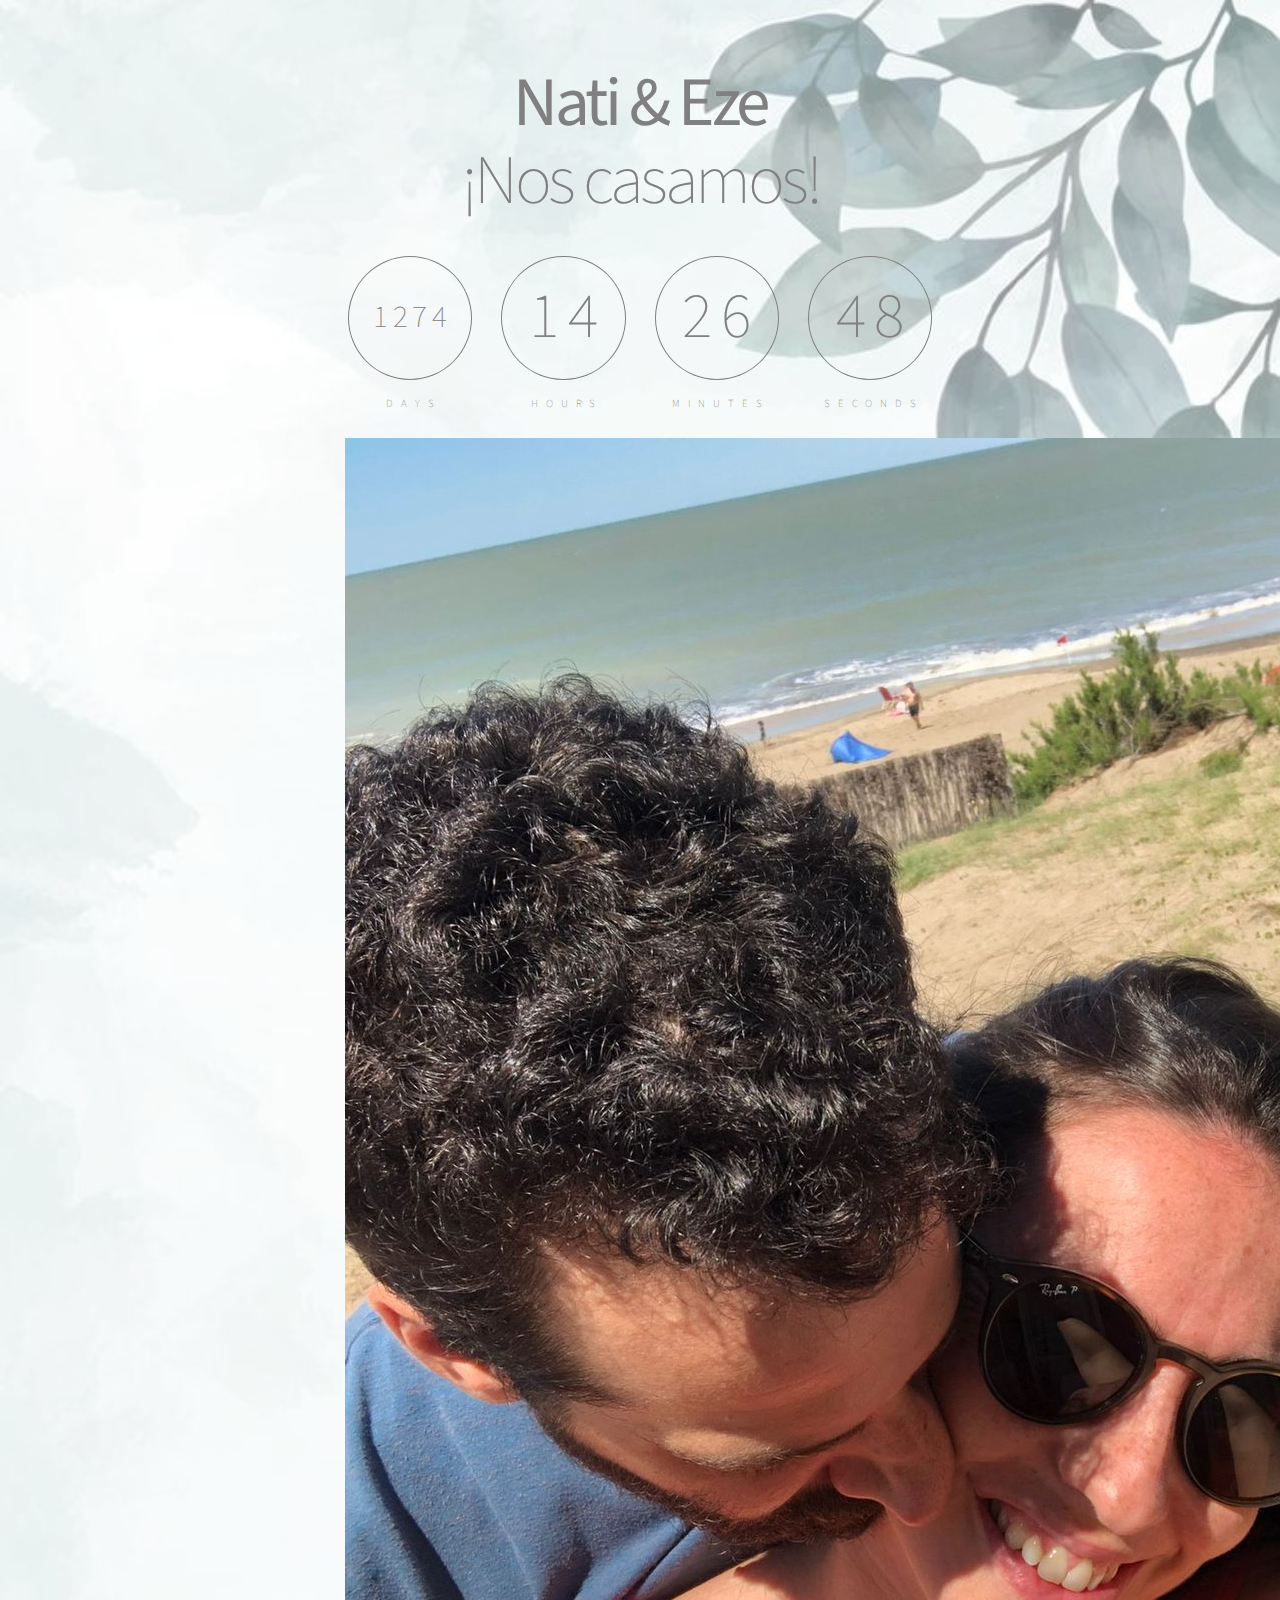
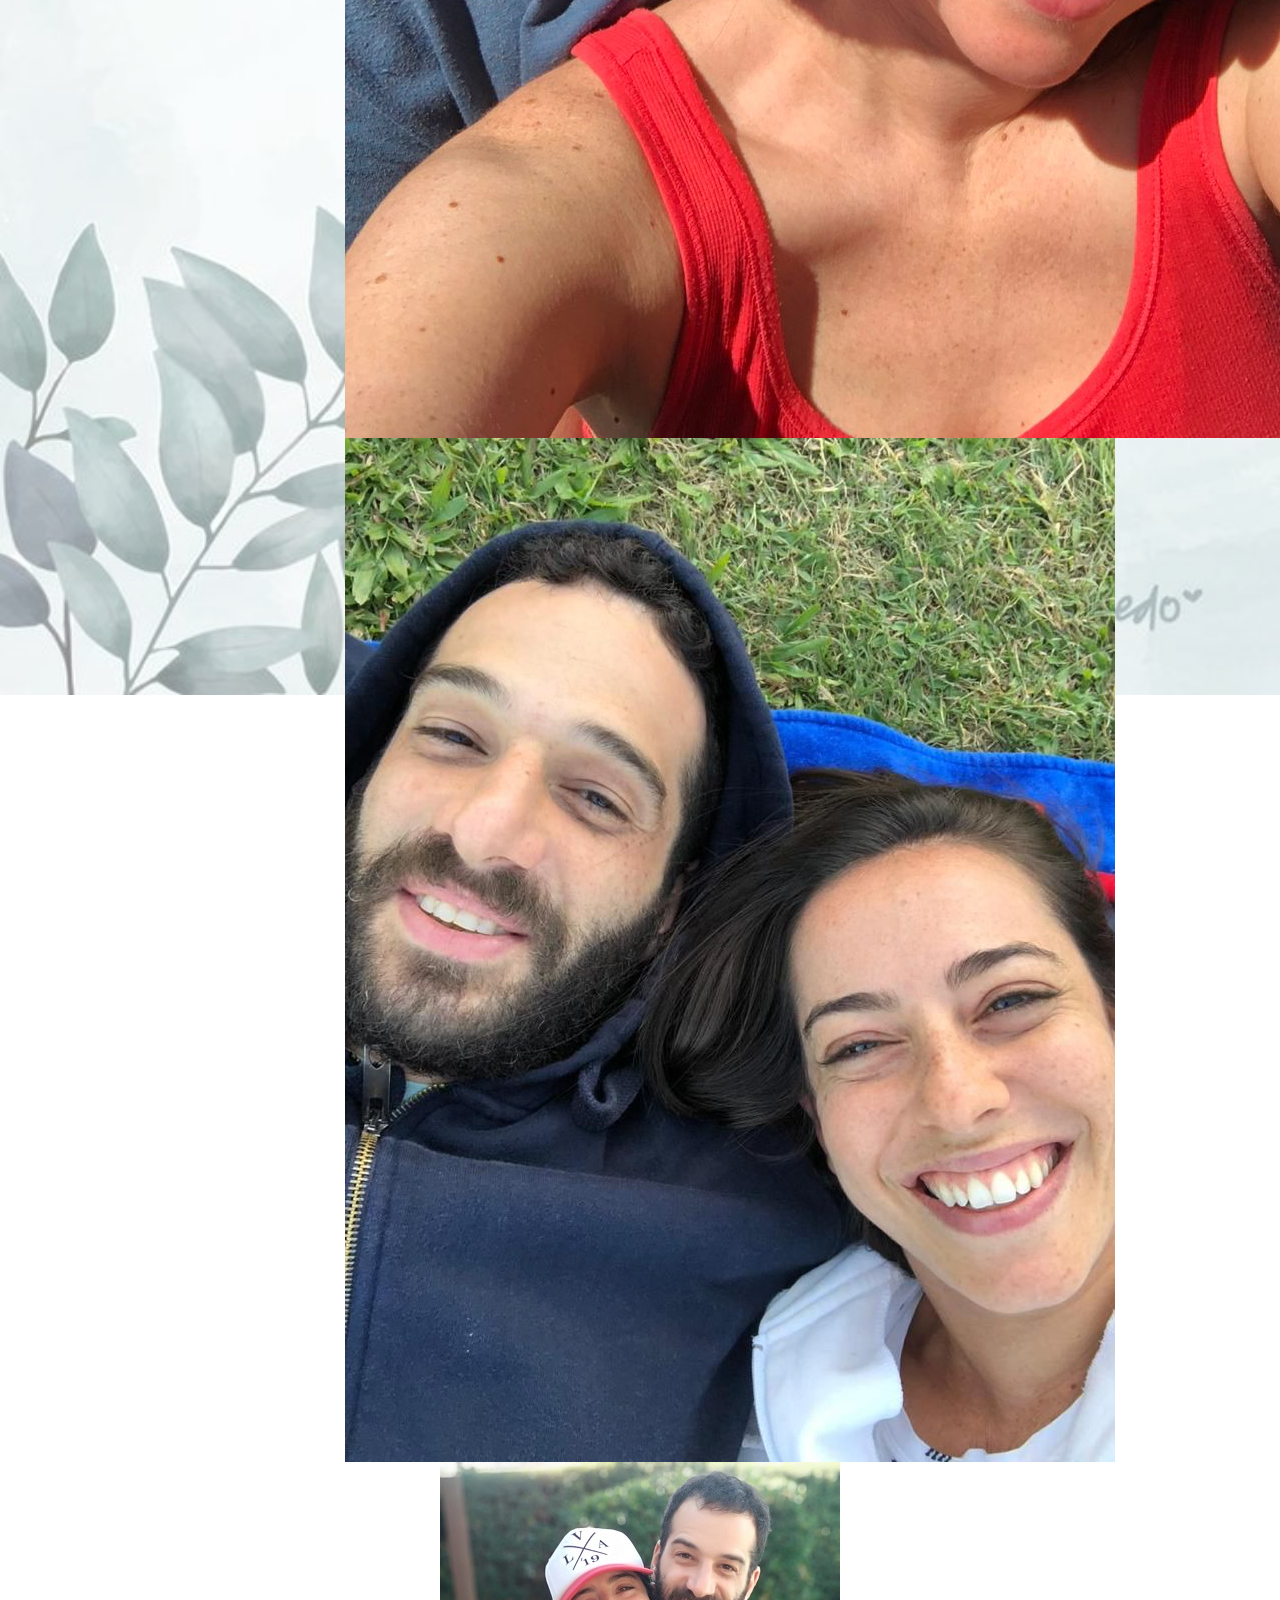
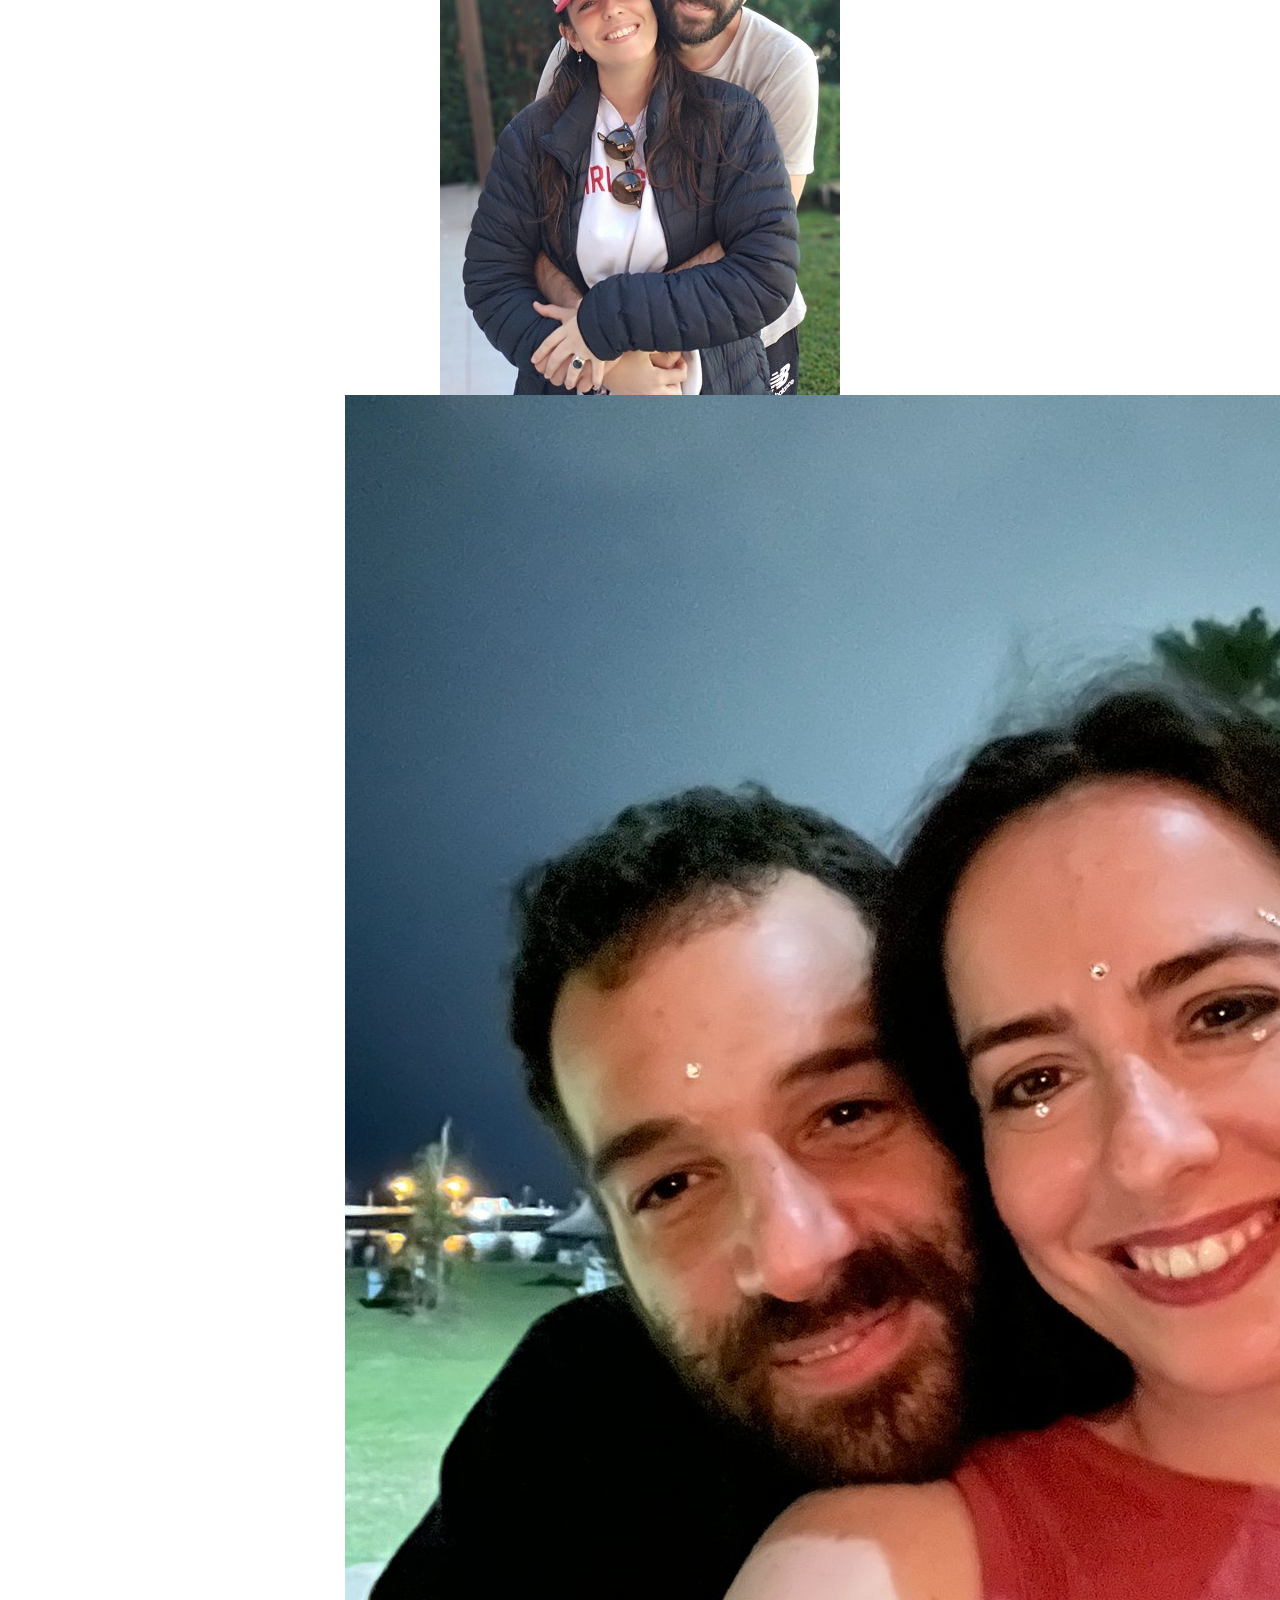
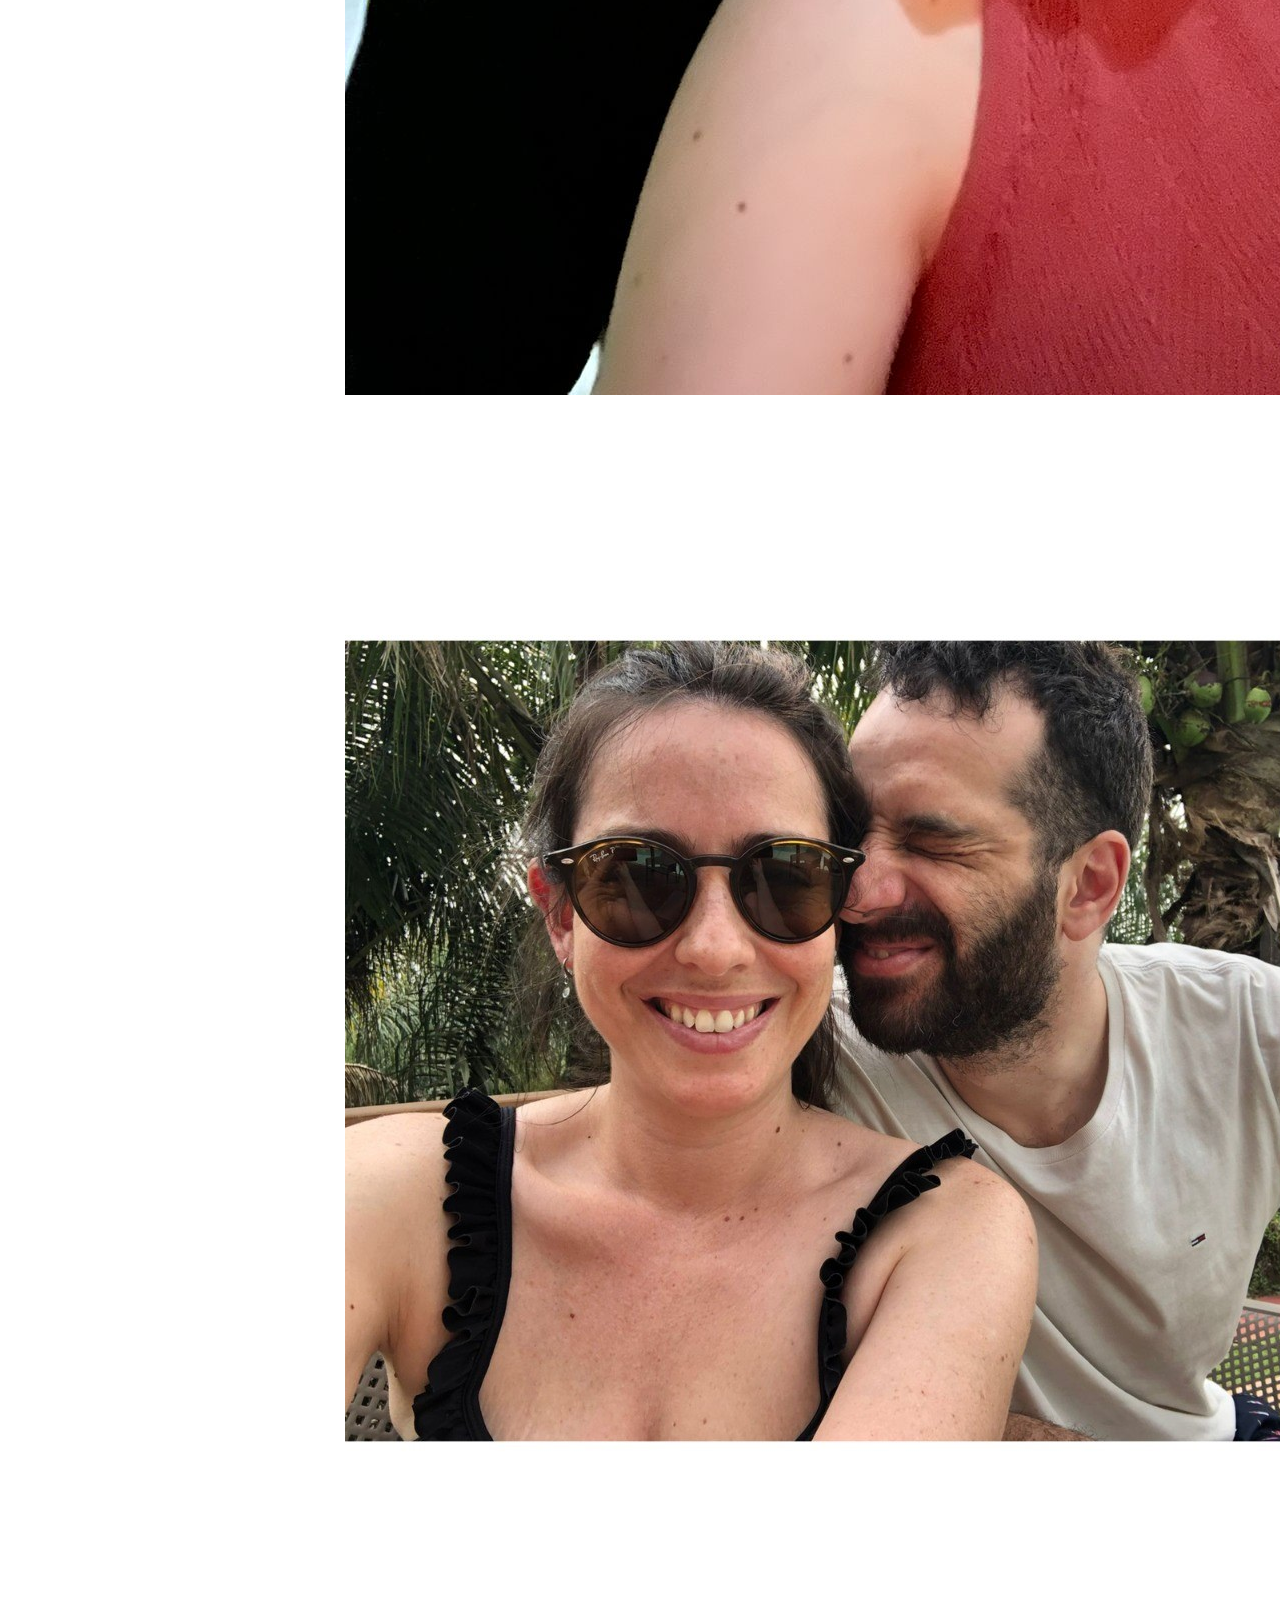
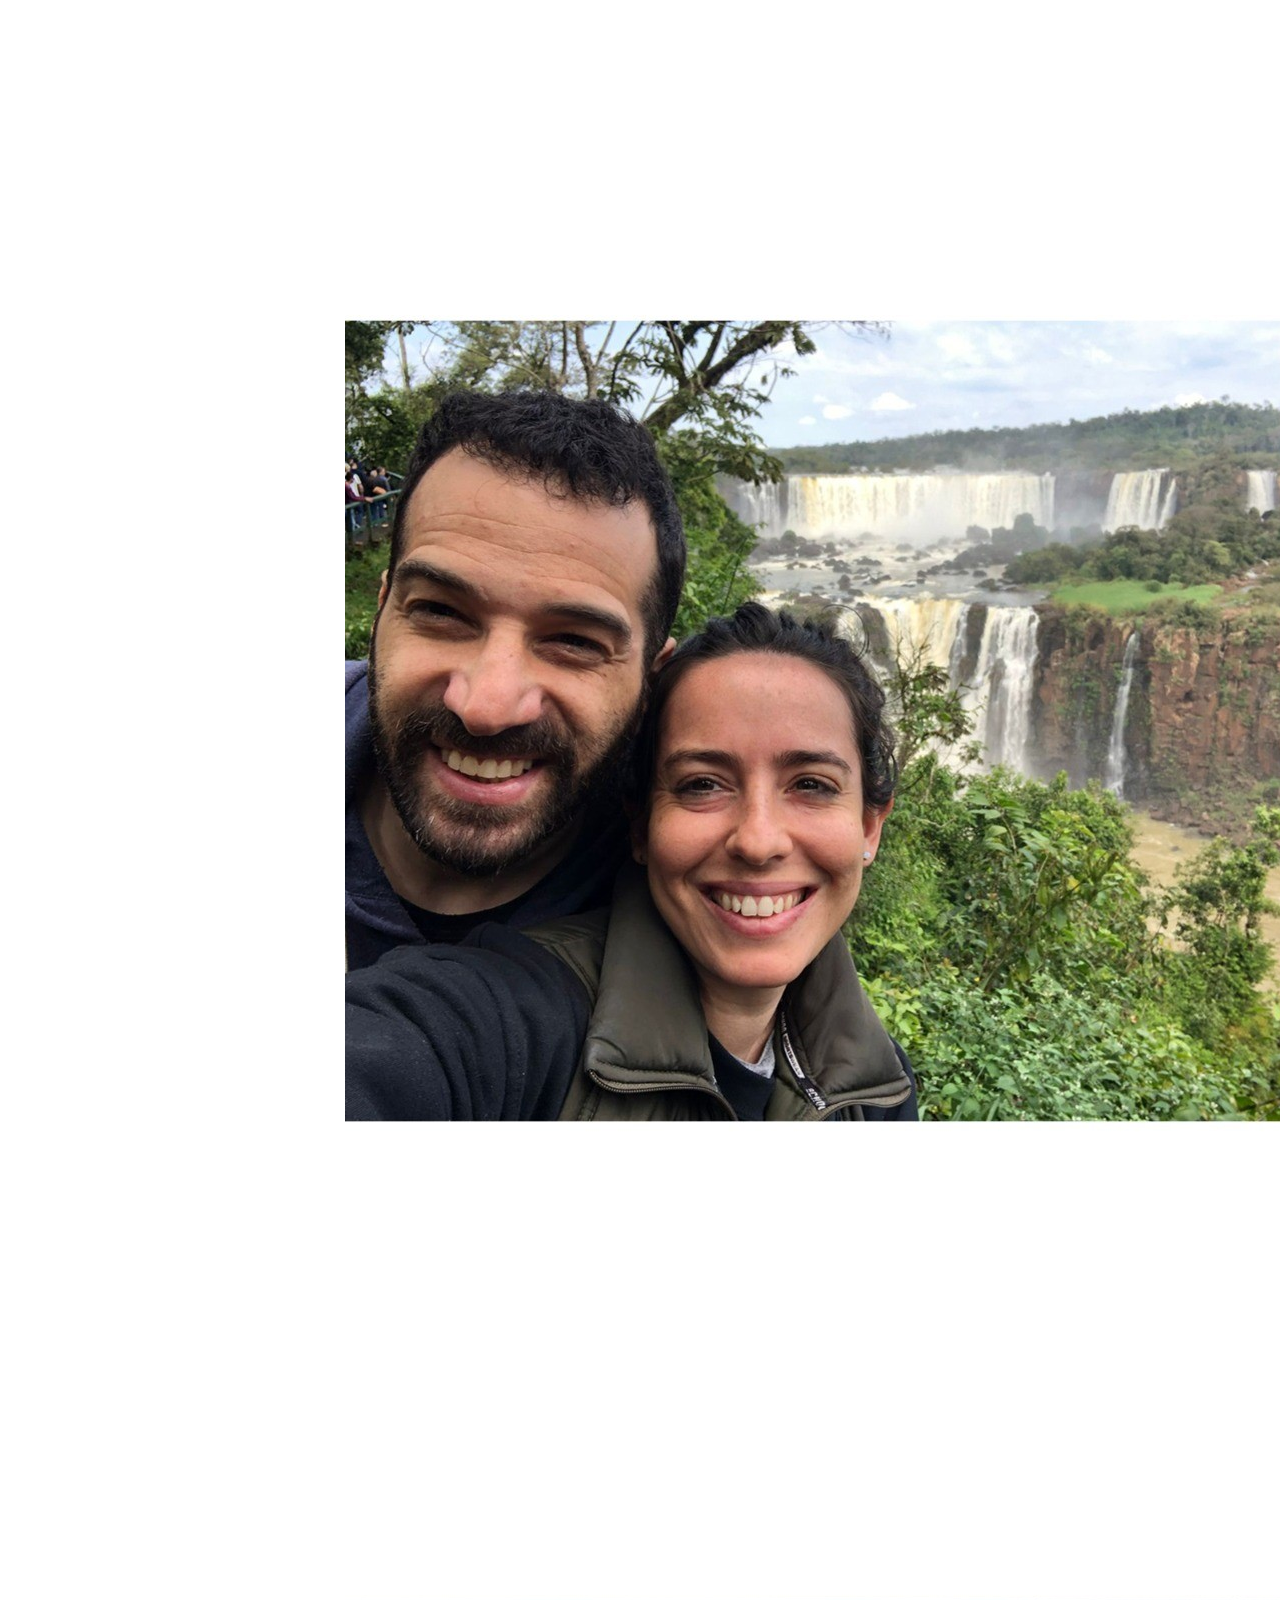
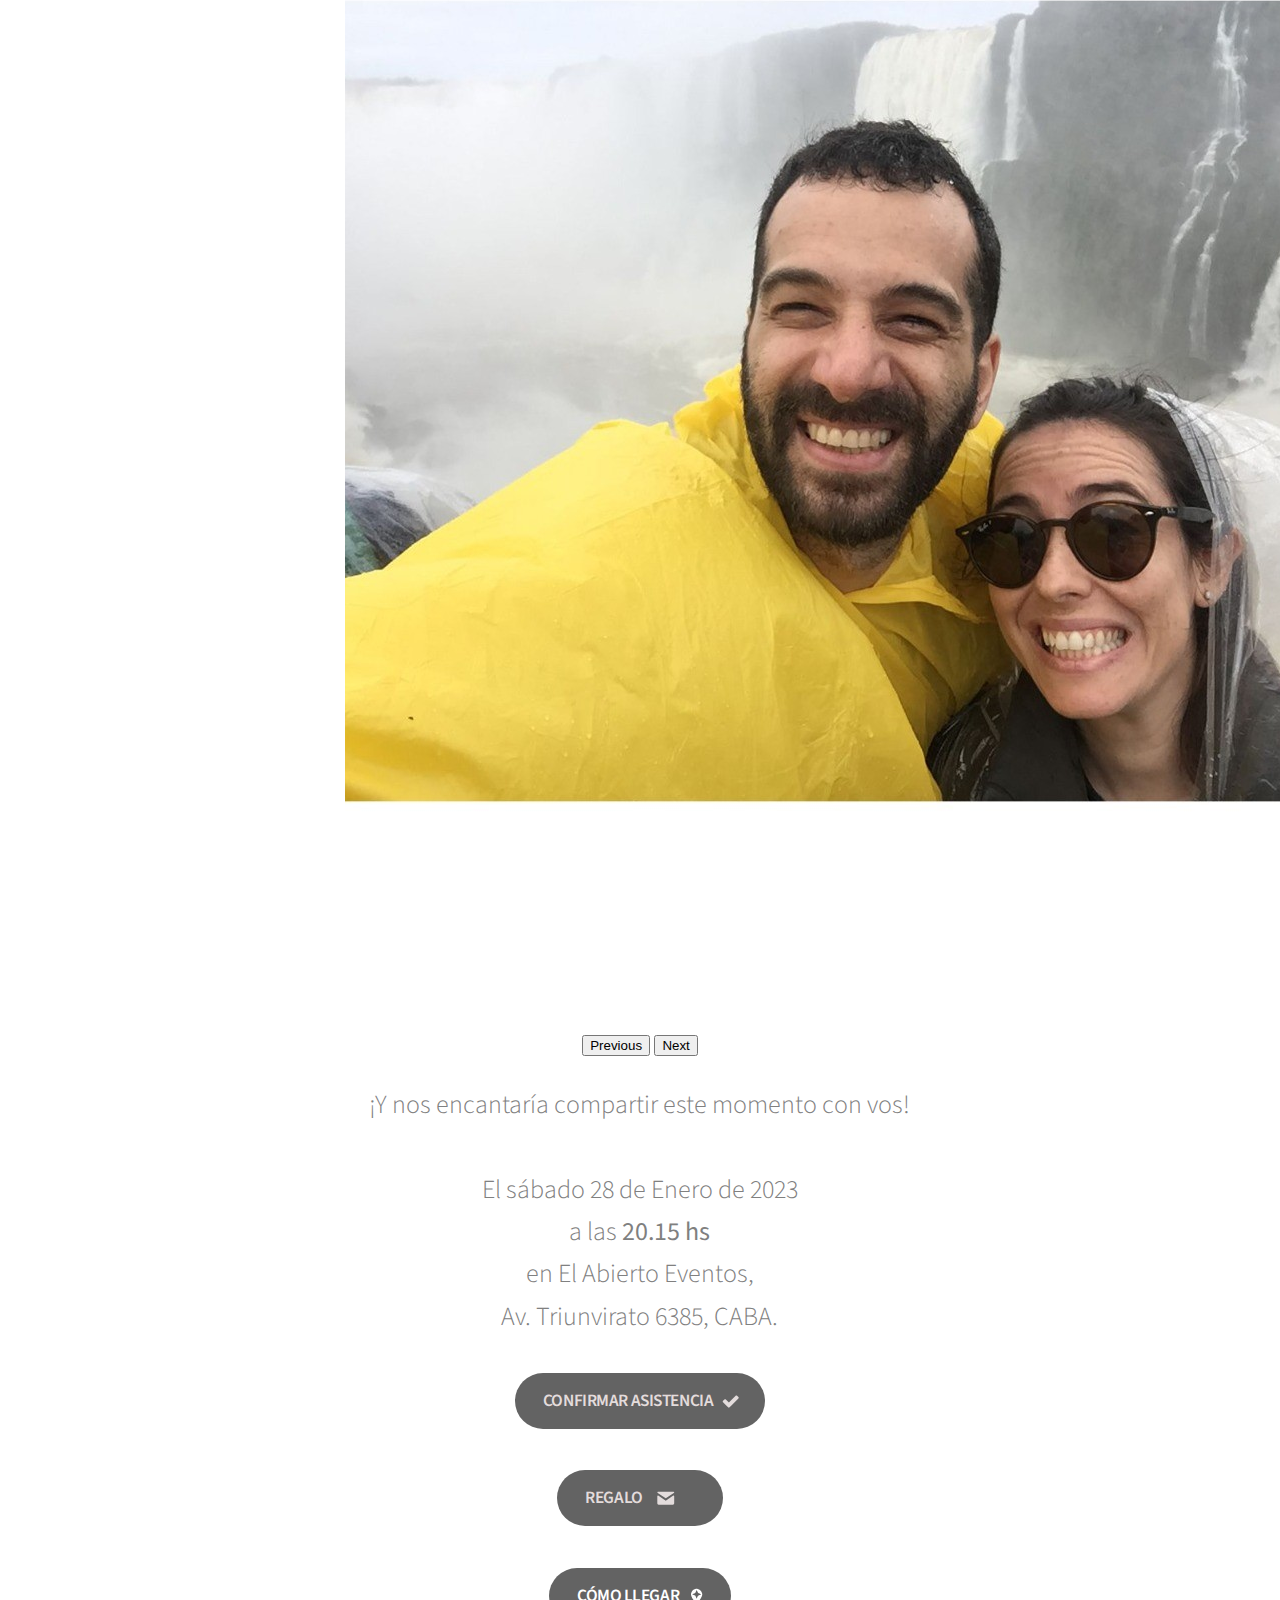
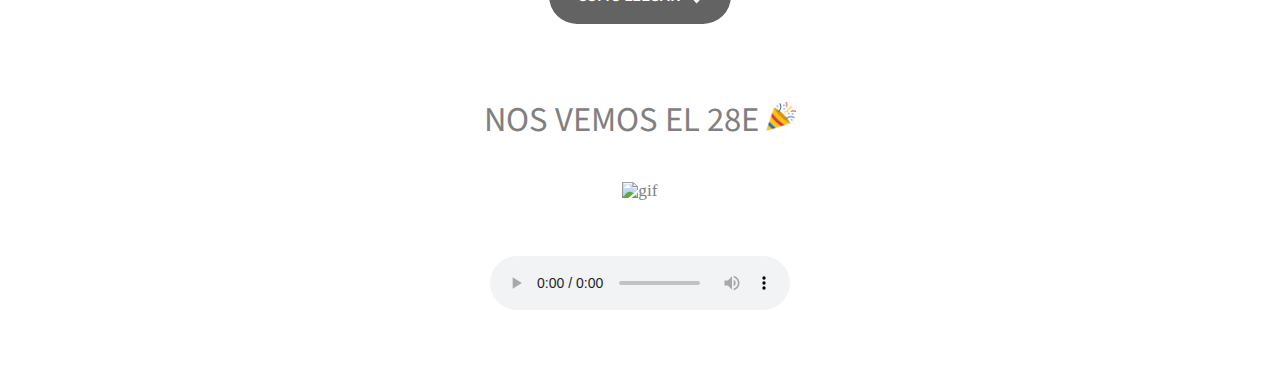
==== index.html @ 0122bd9c "prueba 51" ====
<head>
    <title>Nati y Eze</title>
    <meta charset="utf-8">
    <meta name="viewport" content="width=device-width,initial-scale=1,user-scalable=no">
    <meta name="description" content="casamiento">
    <meta property="og:site_name" content="Nati y Eze">
    <meta property="og:title" content="Nati y Eze">
    <meta property="og:type" content="website">
    <meta property="og:description" content="casamiento">
    <meta property="og:image:type" content="image/jpeg">
    <meta property="og:image:width" content="1280">
    <meta property="og:image:height" content="800">
    <meta property="twitter:card" content="summary_large_image">
    <link href="https://cdn.jsdelivr.net/npm/bootstrap@5.2.2/dist/css/bootstrap.min.css" rel="stylesheet" integrity="sha384-Zenh87qX5JnK2Jl0vWa8Ck2rdkQ2Bzep5IDxbcnCeuOxjzrPF/et3URy9Bv1WTRi" crossorigin="anonymous">
    <link
        href="https://fonts.googleapis.com/css?family=Source+Sans+Pro:200,200italic,300,300italic,600,600italic,400,400italic,900,900italic"
        rel="stylesheet" type="text/css">
    <style>
        html,
        body,
        div,
        span,
        applet,
        object,
        iframe,
        h1,
        h2,
        h3,
        h4,
        h5,
        h6,
        p,
        blockquote,
        pre,
        a,
        abbr,
        acronym,
        address,
        big,
        cite,
        code,
        del,
        dfn,
        em,
        img,
        ins,
        kbd,
        q,
        s,
        samp,
        small,
        strike,
        strong,
        sub,
        sup,
        tt,
        var,
        b,
        u,
        i,
        center,
        dl,
        dt,
        dd,
        ol,
        ul,
        li,
        fieldset,
        form,
        label,
        legend,
        table,
        caption,
        tbody,
        tfoot,
        thead,
        tr,
        th,
        td,
        article,
        aside,
        canvas,
        details,
        embed,
        figure,
        figcaption,
        footer,
        header,
        hgroup,
        menu,
        nav,
        output,
        ruby,
        section,
        summary,
        time,
        mark,
        audio,
        video {
            margin: 0;
            padding: 0;
            border: 0;
            font-size: 100%;
            font: inherit;
            vertical-align: baseline;
        }

        article,
        aside,
        details,
        figcaption,
        figure,
        footer,
        header,
        hgroup,
        menu,
        nav,
        section {
            display: block;
        }

        body {
            line-height: 1;
        }

        ol,
        ul {
            list-style: none;
        }

        blockquote,
        q {
            quotes: none;
        }

        blockquote:before,
        blockquote:after,
        q:before,
        q:after {
            content: '';
            content: none;
        }

        table {
            border-collapse: collapse;
            border-spacing: 0;
        }

        body {
            -webkit-text-size-adjust: none
        }

        mark {
            background-color: transparent;
            color: inherit
        }

        input::-moz-focus-inner {
            border: 0;
            padding: 0
        }

        input[type="text"],
        input[type="email"],
        select,
        textarea {
            -moz-appearance: none;
            -webkit-appearance: none;
            -ms-appearance: none;
            appearance: none
        }

        *,
        *:before,
        *:after {
            box-sizing: border-box;
        }

        u {
            text-decoration: none;
        }

        strong {
            color: inherit;
            font-weight: bolder;
        }

        em {
            font-style: italic;
        }

        code {
            font-family: 'Lucida Console', 'Courier New', monospace;
            font-weight: normal;
            text-indent: 0;
            letter-spacing: 0;
            font-size: 0.9em;
            margin: 0 0.25em;
            padding: 0.25em 0.5em;
            background-color: grey;
            border-radius: 0.25em;
        }

        mark {
            background-color: grey;
        }

        a {
            -moz-transition: color 0.25s ease, background-color 0.25s ease, border-color 0.25s ease;
            -webkit-transition: color 0.25s ease, background-color 0.25s ease, border-color 0.25s ease;
            -ms-transition: color 0.25s ease, background-color 0.25s ease, border-color 0.25s ease;
            transition: color 0.25s ease, background-color 0.25s ease, border-color 0.25s ease;
            color: inherit;
            text-decoration: underline;
        }

        s {
            text-decoration: line-through;
        }

        .is-ready {
            min-width: 320px;
            min-height: 100vh;
            line-height: 1.0;
            word-wrap: break-word;
            overflow-x: hidden;
            position: relative;
        }

        .is-ready::before {
            content: '';
            position: absolute;
            top: 0;
            left: 0;
            bottom: 0;
            right: 0;
            background-attachment: fixed;
            background-image: url(./assets/img/fondo-de-pantalla.jpeg);
            background-position: 0% 0%, center;
            background-repeat: no-repeat;
            background-size: cover;
            opacity: 0.5;
        }


        :root {
            --site-language-direction: ltr;
            --site-language-alignment: left;
        }

        html {
            font-size: 18pt;
        }

        #wrapper {
            -webkit-overflow-scrolling: touch;
            display: flex;
            -moz-flex-direction: column;
            -webkit-flex-direction: column;
            -ms-flex-direction: column;
            flex-direction: column;
            -moz-align-items: center;
            -webkit-align-items: center;
            -ms-align-items: center;
            align-items: center;
            -moz-justify-content: center;
            -webkit-justify-content: center;
            -ms-justify-content: center;
            justify-content: center;
            min-height: 100vh;
            position: relative;
            z-index: 2;
            overflow: hidden;
        }

        #main {
            display: flex;
            position: relative;
            max-width: 100%;
            z-index: 1;
            -moz-align-items: center;
            -webkit-align-items: center;
            -ms-align-items: center;
            align-items: center;
            -moz-justify-content: center;
            -webkit-justify-content: center;
            -ms-justify-content: center;
            justify-content: center;
            -moz-flex-grow: 0;
            -webkit-flex-grow: 0;
            -ms-flex-grow: 0;
            flex-grow: 0;
            -moz-flex-shrink: 0;
            -webkit-flex-shrink: 0;
            -ms-flex-shrink: 0;
            flex-shrink: 0;
            text-align: center;
            -moz-transition: opacity 1s ease-in-out 0s;
            -webkit-transition: opacity 1s ease-in-out 0s;
            -ms-transition: opacity 1s ease-in-out 0s;
            transition: opacity 1s ease-in-out 0s;
        }
        
.muchasGracias {
    width: 2rem;
    height: 2rem;
}


        #main>.inner {
            position: relative;
            z-index: 1;
            border-radius: inherit;
            padding: 3.75rem 3rem;
            max-width: 100%;
            width: 40rem;
            color: grey;
        }

        #main>.inner>* {
            margin-top: 1.625rem;
            margin-bottom: 1.625rem;
        }

        #main>.inner> :first-child {
            margin-top: 0 !important;
        }

        #main>.inner> :last-child {
            margin-bottom: 0 !important;
        }

        #main>.inner>.full {
            margin-left: calc(-3rem);
            width: calc(100% + 6rem + 0.4725px);
            max-width: calc(100% + 6rem + 0.4725px);
        }

        #main>.inner>.full:first-child {
            margin-top: -3.75rem !important;
            border-top-left-radius: inherit;
            border-top-right-radius: inherit;
        }

        #main>.inner>.full:last-child {
            margin-bottom: -3.75rem !important;
            border-bottom-left-radius: inherit;
            border-bottom-right-radius: inherit;
        }

        #main>.inner>.full.screen {
            width: 100vw;
            max-width: 100vw;
            position: relative;
            border-radius: 0 !important;
            left: 50%;
            right: auto;
            margin-left: -50vw;
        }

        body.is-loading #main {
            opacity: 0;
        }

        body.is-instant #main,
        body.is-instant #main>.inner>*,
        body.is-instant #main>.inner>section>* {
            -moz-transition: none !important;
            -webkit-transition: none !important;
            -ms-transition: none !important;
            transition: none !important;
        }

        body.is-instant:after {
            display: none !important;
            -moz-transition: none !important;
            -webkit-transition: none !important;
            -ms-transition: none !important;
            transition: none !important;
        }

        h1,
        h2,
        h3,
        p {
            direction: var(--site-language-direction);
        }

        h1 br+br,
        h2 br+br,
        h3 br+br,
        p br+br {
            display: block;
            content: ' ';
        }

        h1 .li,
        h2 .li,
        h3 .li,
        p .li {
            display: list-item;
            padding-left: 0.5em;
            margin: 0.75em 0 0 1em;
        }

        #text01 br+br {
            margin-top: 0.675rem;
        }

        #text01 {
            color: grey;
            font-family: 'Source Sans Pro', sans-serif;
            letter-spacing: -0.2rem;
            width: 100%;
            font-size: 4em;
            line-height: 1.125;
            font-weight: 200;
        }

        #text01 a {
            text-decoration: underline;
            font-family: 'Source Sans Pro', sans-serif;
        }

        #text01 a:hover {
            text-decoration: none;
        }

        #text02 br+br {
            margin-top: 0.975rem;
        }

        #text02 {
            text-decoration: none;
        }
        #text02 span {
            text-decoration: none;
            color: grey;
        }
        #text02 .tuVieja {
            text-decoration: none;
            line-height: 1rem;
        }
        #text02 {
            text-align: center;
            color: grey;
            font-family: 'Source Sans Pro', sans-serif;
            font-size: 1.5em;
            line-height: 1.625;
            font-weight: 300;
            text-decoration: none;
        }

        #text02 a {
            text-decoration: none;
        }

        #text02 a:hover {
            text-decoration: none;
        }
        .text02Color {
            font-weight: 400;
        }
        .weddingPartyIcon {
            width: 1.7rem;
            height: 1.7rem;
        }

        .nosVemosEl28 {
            display: flex;
            flex-direction: column;
            align-content: center;
        }

        .nosVemosEl28 img {
            align-self: center;
        }

        .nosVemosEl28 h3 {
            font-family: 'Source Sans Pro', sans-serif;
            font-size: 2rem;
            margin-top: 2.5rem;
            margin-bottom: 2.5rem;
            text-align: center;
            color: grey;            
        }

        .timer {
            line-height: 1;
            cursor: default;
        }

        .timer ul {
            display: inline-flex;
            -moz-flex-direction: row;
            -webkit-flex-direction: row;
            -ms-flex-direction: row;
            flex-direction: row;
            list-style: none;
            max-width: 100%;
        }

        .timer ul li {
            position: relative;
            z-index: 1;
        }

        .timer ul li.delimiter {
            -moz-flex: 0 1 auto;
            -webkit-flex: 0 1 auto;
            -ms-flex: 0 1 auto;
            flex: 0 1 auto;
        }

        .timer ul li.delimiter .symbol {
            display: block;
            position: absolute;
            top: 0;
            left: 0;
            width: 100%;
            text-align: center;
        }

        .timer ul li.number {
            -moz-flex: 1;
            -webkit-flex: 1;
            -ms-flex: 1;
            flex: 1;
            min-width: 2rem;
            color: grey;
        }

        .timer ul li.number .item {
            position: relative;
        }

        .timer ul li.number .item .digit {
            display: block;
            position: relative;
            white-space: nowrap;
        }

        .timer ul li.number .item .digit .component {
            display: inline-block;
            width: 50%;
        }

        .timer ul li.number .item .digit.count2 .component {
            width: 50%;
        }

        .timer ul li.number .item .digit.count3 .component {
            width: 33.3333%;
        }

        .timer ul li.number .item .digit.count4 .component {
            width: 25%;
        }

        .timer ul li.number .item .digit.count5 .component {
            width: 20%;
        }

        .timer ul li.number .item .label {
            display: block;
            white-space: nowrap;
        }

        .timer ul li.number .item .label>* {
            display: inline-block;
        }

        .timer ul li.number .item .label .full {
            width: 5em;
        }

        .timer ul li.number .item .label .abbreviated {
            width: 3em;
        }

        .timer ul li.number .item .label .initialed {
            width: 1em;
        }

        #timer01 ul {
            width: 50rem;
            color: grey;
        }

        #timer01 ul li.delimiter {
            width: 1.375rem;
        }

        #timer01 ul li.delimiter .symbol {
            display: none;
            margin-top: 0.675em;
        }

        #timer01 ul li.number .item .digit {
            font-family: 'Source Sans Pro', sans-serif;
            font-weight: 200;
            color: grey;
            line-height: 1.325em;
            margin: 20%;
            text-align: center;
        }

        #timer01 ul li.number .item .digit:after {
            content: '';
            position: absolute;
            top: 0%;
            left: 0%;
            width: 160%;
            height: 0;
            padding-bottom: 160%;
            margin-left: -30%;
            margin-top: -25%;
            z-index: -1;
            box-shadow: inset 0 0 0 1px grey;
            border-radius: 100%;
        }

        #timer01 ul li.number .item .label>* {
            margin-top: calc(0.625rem + 0.25em);
            letter-spacing: 0.45rem;
        }

        #timer01 ul li.number .item .label {
            font-family: 'Source Sans Pro', sans-serif;
            font-size: 0.625rem;
            font-weight: 200;
            width: calc(100% + 0.45rem);
            color: grey;
            text-transform: uppercase;
        }

        #timer01 ul li.number .item .label .full {
            width: calc(5em + 2.7rem);
        }

        #timer01 ul li.number .item .label .abbreviated {
            width: calc(3em + 1.8rem);
        }

        #timer01 ul li.number .item .label .initialed {
            width: calc(2em + 1.35rem);
        }

        .buttons {
            cursor: default;
            padding: 0;
            letter-spacing: 0;
        }

        .buttons li a {
            -moz-align-items: center;
            -webkit-align-items: center;
            -ms-align-items: center;
            align-items: center;
            -moz-justify-content: center;
            -webkit-justify-content: center;
            -ms-justify-content: center;
            justify-content: center;
            max-width: 100%;
            text-align: center;
            text-decoration: none;
            vertical-align: middle;
            white-space: nowrap;
        }

        #buttons01 {
            width: calc(100% + 0.75rem);
            margin-left: -0.375rem;
        }

    

        #buttons01 li {
            display: inline-block;
            vertical-align: middle;
            max-width: calc(100% - 0.75rem);
            margin: 0.375rem;
        }

        #buttons01 li a {
            display: flex;
            width: auto;
            height: 3.25rem;
            line-height: 3.25rem;
            vertical-align: middle;
            padding: 0 1.625rem;
            font-size: 1em;
            font-family: 'Source Sans Pro', sans-serif;
            letter-spacing: -0.025rem;
            font-weight: 600;
            border-radius: 2rem;
            -moz-flex-direction: row-reverse;
            -webkit-flex-direction: row-reverse;
            -ms-flex-direction: row-reverse;
            flex-direction: row-reverse;
        }

        #buttons01 li a svg {
            display: block;
            -moz-transition: fill 0.25s ease;
            -webkit-transition: fill 0.25s ease;
            -ms-transition: fill 0.25s ease;
            transition: fill 0.25s ease;
            width: 1em;
            min-width: 16px;
            height: 100%;
            fill: #FFFFFF;
            margin-right: calc(-0.125em + 0rem);
            margin-left: 0.5em;
        }

        #buttons01 li a .label {
            direction: var(--site-language-direction);
        }

        #buttons01 .button {
            background-color: #949494;
            color: #FFFFFF;
        }

        #buttons01 .button svg {
            fill: #FFFFFF;
        }

        #buttons01 .n01 svg {
            fill: #E3DCDC;
        }

        #buttons01 .n01 {
            background-color: #636363;
            color: #E3DCDC;
        }

        #buttons01 .n01:hover {
            background-color: #BA9C88 !important;
        }

        #buttons03 {
            width: calc(100% + 0.75rem);
            margin-left: -0.375rem;
        }

        #buttons03 li {
            display: inline-block;
            vertical-align: middle;
            max-width: calc(100% - 0.75rem);
            margin: 0.375rem;
        }

        #buttons03 li a {
            display: flex;
            width: auto;
            height: 3.25rem;
            line-height: 3.25rem;
            vertical-align: middle;
            padding: 0 1.625rem;
            font-size: 1em;
            font-family: 'Source Sans Pro', sans-serif;
            letter-spacing: -0.025rem;
            font-weight: 600;
            border-radius: 2rem;
            -moz-flex-direction: row-reverse;
            -webkit-flex-direction: row-reverse;
            -ms-flex-direction: row-reverse;
            flex-direction: row-reverse;
        }

        #buttons03 li a svg {
            display: block;
            -moz-transition: fill 0.25s ease;
            -webkit-transition: fill 0.25s ease;
            -ms-transition: fill 0.25s ease;
            transition: fill 0.25s ease;
            width: 3em;
            min-width: 3rem;
            height: 100%;
            fill: #FFFFFF;
        }

        #buttons03 li a .label {
            direction: var(--site-language-direction);
        }

        #buttons03 .button {
            background-color: #949494;
            color: #FFFFFF;
        }

        #buttons03 .button svg {
            fill: #FFFFFF;
        }

        #buttons03 .n01 svg {
            fill: #E3DCDC;
        }

        #buttons03 .n01 {
            background-color: #636363;
            color: #E3DCDC;
        }

        #buttons03 .n01:hover {
            background-color: #BA9C88 !important;
        }

        #buttons02 {
            width: calc(100% + 0.75rem);
            margin-left: -0.375rem;
        }

        #buttons02 li {
            display: inline-block;
            vertical-align: middle;
            max-width: calc(100% - 0.75rem);
            margin: 0.375rem;
        }

        #buttons02 li a {
            display: flex;
            width: auto;
            height: 3.25rem;
            line-height: 3.25rem;
            vertical-align: middle;
            padding: 0 1.625rem;
            font-size: 1em;
            font-family: 'Source Sans Pro', sans-serif;
            letter-spacing: -0.025rem;
            font-weight: 600;
            border-radius: 2rem;
            -moz-flex-direction: row-reverse;
            -webkit-flex-direction: row-reverse;
            -ms-flex-direction: row-reverse;
            flex-direction: row-reverse;
        }

        #buttons02 li a svg {
            display: block;
            -moz-transition: fill 0.25s ease;
            -webkit-transition: fill 0.25s ease;
            -ms-transition: fill 0.25s ease;
            transition: fill 0.25s ease;
            width: 1em;
            min-width: 16px;
            height: 100%;
            fill: #FFFFFF;
            margin-right: calc(-0.125em + 0rem);
            margin-left: 0.5em;
        }

        #buttons02 li a .label {
            direction: var(--site-language-direction);
        }

        #buttons02 .button {
            background-color: #636363;
            color: #FFFFFF;
        }

        #buttons02 .n01:hover {
            background-color: #BA9C88 !important;
        }

        .gallery .inner {
            display: inline-block;
            max-width: 100%;
            vertical-align: middle;
        }

        .gallery ul li {
            position: relative;
        }

        .gallery ul li img {
            width: auto;
            max-width: 100%;
            margin: 0;
            vertical-align: top;
        }

        .gallery ul li .thumbnail {
            position: relative;
            border-radius: inherit;
        }

        .gallery ul li .caption {
            width: 100%;
            transition: opacity 0.25s ease;
        }

        .gallery ul li .caption p {
            width: 100%;
        }

        #gallery01 .inner {
            max-width: 91rem;
        }

        #gallery01 ul li {
            border-radius: 1rem;
            display: inline-block;
            margin: 0.5rem;
        }

        #gallery01 ul li img {
            border-radius: 1rem;
            height: auto;
            max-height: 6.5rem;
        }

        #gallery01 ul {
            width: calc(100% + 1rem);
            margin: -0.5rem 0 -0.5rem -0.5rem;
        }

        #gallery01 ul li .thumbnail {
            display: block;
        }

        @media (max-width: 1680px) {
            html {
                font-size: 13pt;
            }
        }

 @media (max-width: 1280px) {
 html { 
    font-size: 13pt;
}
.sobre img {
    width: 9rem;
    height: 9rem;
}

.sobreFotos img {
    width: 25rem;
    height: 18.75em;
}

.sobreTexto h2 {
    font-size: 1.5rem;
    text-align: center;
}

.sobreTexto p {
    font-size: 1.2rem;
    max-width: 25rem; 
    text-align: center;
}
.sobreTexto h3 {
    font-size: 1.5rem;
    text-align: center;
}
        }

        @media (max-width: 980px) {
            html {
                font-size: 11pt;
            }
            #buttons03 li a svg {
                width: 2rem;
                margin-top: 0rem;
            }
            .sobre img {
        width: 7rem;
        height: 7rem;
    }
    .sobreFotos img {
        width: 18.75rem;
        height: 14.0625rem;
    }
    .sobreTexto h2 {
        font-size: 1.625rem;
        text-align: center;   
    }

    .sobreTexto h3 {
        font-size: 1.625rem;
        text-align: center;   
    }
    .sobreTexto p {
        font-size: 1.625rem;
        max-width: 18.75rem;
        text-align: center;
    }
    .button .n01 {
        width: 1em;
        height: 1em;
    }
    .gifFiesta {
        width: 18.125rem;
        height: 13.5625rem;
    }
        }

        @media (max-width: 736px) {
            html {
                font-size: 11pt;
            }

            #main>.inner {
                padding: 3.5rem 2rem;
            }

            #main>.inner>* {
                margin-top: 1.625rem;
                margin-bottom: 1.625rem;
            }

            #main>.inner>.full {
                margin-left: calc(-2rem);
                width: calc(100% + 4rem + 0.4725px);
                max-width: calc(100% + 4rem + 0.4725px);
            }

            #main>.inner>.full:first-child {
                margin-top: -3.5rem !important;
            }

            #main>.inner>.full:last-child {
                margin-bottom: -3.5rem !important;
            }

            #main>.inner>.full.screen {
                margin-left: -50vw;
            }

            #text01 {
                letter-spacing: -0.175rem;
                width: 100%;
                font-size: 3.5em;
                line-height: 1.125;
            }

            #text02 {
                letter-spacing: 0rem;
                width: 100%;
                font-size: 1.5em;
                line-height: 1.625;
            }

            #credits {
                letter-spacing: 0.30625rem;
                width: calc(100% + 0.30625rem);
                font-size: 0.8em;
                line-height: 1.5;
            }

            #buttons01 li a {
                font-size: 1em;
                letter-spacing: -0.025rem;
            }

            #buttons01 li a svg {
                width: 1em;
            }

            #buttons03 li a {
                font-size: 1em;
                letter-spacing: -0.025rem;
            }

            #buttons03 li a svg {
                width: 2rem;
                margin-top: 0rem;
            }

            #buttons02 li a {
                font-size: 1em;
                letter-spacing: -0.025rem;
            }

            #buttons02 li a svg {
                width: 1em;
            }

            #gallery01 ul li img {
                max-height: 4.875rem;
            }
            .sobre img {
        width: 5rem;
        height: 5rem;
    }
    .sobreFotos img {
        width: 15.625rem;
        height: 11.6875rem;
    }
    .sobreTexto h2 {
        font-size: 1rem;
        text-align: center;   
    }

    .sobreTexto h3 {
        font-size: 1rem;
        text-align: center;   
    }
    .sobreTexto p {
        font-size: 1rem;
        max-width: 15.625rem;
        text-align: center;
    }
    .muchasGracias {
    width: 1rem;
    height: 1rem;
}
        }

        @media (max-width: 480px) {
            #main>.inner>* {
                margin-top: 1.421875rem;
                margin-bottom: 1.421875rem;
            }

            #timer01 ul li.delimiter {
                width: 0.859375rem;
            }

            #timer01 ul li.number .item .label>* {
                margin-top: calc(0.5rem + 0.25em);
            }

            #buttons01 {
                margin-left: 0;
                width: 100%;
                padding: 0.375rem 0;
            }

            #buttons01 li {
                max-width: 100%;
                display: block;
                margin: 0.75rem 0;
            }

            #buttons01 li:first-child {
                margin-top: 0;
            }

            #buttons01 li:last-child {
                margin-bottom: 0;
            }

            #buttons01 li a {
                display: inline-flex;
                width: 100%;
                max-width: 32rem;
            }

            #buttons03 {
                margin-left: 0;
                width: 100%;
                padding: 0.375rem 0;
            }

            #buttons03 li {
                max-width: 100%;
                display: block;
                margin: 0.75rem 0;
            }

            #buttons03 li:first-child {
                margin-top: 0;
            }

            #buttons03 li:last-child {
                margin-bottom: 0;
            }

            #buttons03 li a {
                display: inline-flex;
                width: 100%;
                max-width: 32rem;
            }

            #buttons03 li a svg {
                width: 2rem;
                margin-top: 0rem;
            }

            #buttons02 {
                margin-left: 0;
                width: 100%;
                padding: 0.375rem 0;
            }

            #buttons02 li {
                max-width: 100%;
                display: block;
                margin: 0.75rem 0;
            }

            #buttons02 li:first-child {
                margin-top: 0;
            }

            #buttons02 li:last-child {
                margin-bottom: 0;
            }

            #buttons02 li a {
                display: inline-flex;
                width: 100%;
                max-width: 32rem;
            }
            .sobre img {
        width: 4rem;
        height: 4rem;
    }
    .sobreFotos img {
        width: 15.625rem;
        height: 11.6875rem;
    }
    .sobreTexto h2 {
        font-size: 1.5rem;
        text-align: center;   
    }

    .sobreTexto h3 {
        font-size: 1.5rem;
        text-align: center;   
    }
    .sobreTexto p {
        font-size: 1.5rem;
        max-width: 15.625rem;
        text-align: center;
    }
    .is-ready:before {
            content: "";
            display: block;
            position: fixed;
            top: 0;
            left: 0;
            z-index: -10;
            background: url(./assets/img/fondo-de-pantalla.jpeg);
            background-position: 0% 0%, center;
            background-repeat: no-repeat;
            background-size: cover;
            opacity: 0.5;
        }

        .sobreRegalo::before {
            content: "";
            display: block;
            position: fixed;
            top: 0;
            left: 0;
            z-index: -10;
            background: url(../assets/img/fondo-de-pantalla.jpeg);
            background-position: 0% 0%, center;
            background-repeat: no-repeat;
            background-size: cover;
            opacity: 0.4;
        }

        }

        @media (max-width: 360px) {
            #main>.inner {
                padding: 2.625rem 1.5rem;
            }

            #main>.inner>* {
                margin-top: 1.21875rem;
                margin-bottom: 1.21875rem;
            }

            #main>.inner>.full {
                margin-left: calc(-1.5rem);
                width: calc(100% + 3rem + 0.4725px);
                max-width: calc(100% + 3rem + 0.4725px);
            }

            #main>.inner>.full:first-child {
                margin-top: -2.625rem !important;
            }

            #main>.inner>.full:last-child {
                margin-bottom: -2.625rem !important;
            }

            #main>.inner>.full.screen {
                margin-left: -50vw;
            }

            #text01 {
                font-size: 3.5em;
            }

            #text02 {
                font-size: 1.5em;
            }

            #credits {
                font-size: 0.8em;
            }

            #buttons01 {
                width: 100%;
                margin-left: 0;
                padding: 0.28125rem 0;
            }

            #buttons01 li {
                max-width: 100%;
                margin: 0.5625rem 0;
            }

            #buttons03 {
                width: 100%;
                margin-left: 0;
                padding: 0.28125rem 0;
            }

            #buttons03 li {
                max-width: 100%;
                margin: 0.5625rem 0;
            }

            #buttons02 {
                width: 100%;
                margin-left: 0;
                padding: 0.28125rem 0;
            }

            #buttons02 li {
                max-width: 100%;
                margin: 0.5625rem 0;
            }

            #gallery01 ul {
                width: calc(100% + 0.75rem);
                margin: -0.375rem 0 -0.375rem -0.375rem;
            }

            #gallery01 ul li {
                margin: 0.375rem;
            }
            .sobre img {
        width: 3.75rem;
        height: 3.75rem;
    }
    .sobreFotos img {
        width: 13.375rem;
        height: 10rem;
    }
    .sobreTexto h2 {
        font-size: 1rem;
        text-align: center;   
    }

    .sobreTexto h3 {
        font-size: 1rem;
        text-align: center;   
    }
    .sobreTexto p {
        font-size: 1rem;
        max-width: 15.625rem;
        text-align: center;
    }
        }
    </style><noscript>
        <style>
            body {
                overflow: auto !important;
            }

            body:after {
                display: none !important;
            }

            #main>.inner {
                opacity: 1.0 !important;
            }

            #main {
                opacity: 1.0 !important;
                -moz-transform: none !important;
                -webkit-transform: none !important;
                -ms-transform: none !important;
                transform: none !important;
                -moz-transition: none !important;
                -webkit-transition: none !important;
                -ms-transition: none !important;
                transition: none !important;
                -moz-filter: none !important;
                -webkit-filter: none !important;
                -ms-filter: none !important;
                filter: none !important;
            }
        </style>
    </noscript>
    <style></style>
</head>
<body class="is-ready"><svg xmlns="http://www.w3.org/2000/svg" version="1.1" xmlns:xlink="http://www.w3.org/1999/xlink"
        viewBox="0 0 40 40" display="none" width="0" height="0">
        <symbol id="icon-9c1" viewBox="0 0 40 40">
            <path
                d="M37.9,10.6l-3.2-3.2c-0.4-0.4-1-0.7-1.6-0.7c-0.6,0-1.2,0.2-1.6,0.7L15.9,23l-7-7c-0.4-0.4-1-0.7-1.6-0.7S6.1,15.6,5.6,16 l-3.2,3.2c-0.4,0.4-0.7,1-0.7,1.6S2,22,2.4,22.5l8.6,8.6l3.2,3.2c0.4,0.4,1,0.7,1.6,0.7c0.6,0,1.2-0.2,1.6-0.7l3.2-3.2l17.2-17.2 c0.4-0.4,0.7-1,0.7-1.6C38.6,11.6,38.4,11.1,37.9,10.6z">
            </path>
        </symbol>
        <symbol id="icon-b36" viewBox="0 0 40 40">
            <path
                d="M32.9,15c0,0.5,0,0.9,0,1.4c-0.1,0.6-0.2,1.2-0.3,1.7c-0.5,2.5-1.6,4.8-2.9,7c-2.6,4.3-5.8,8.1-9.4,11.5 c-0.1,0.1-0.2,0.2-0.3,0.3c0,0-0.1,0-0.1,0c-0.3-0.3-0.6-0.7-1-1c-3.4-3.4-6.5-7-9-11.2c-1.2-2.1-2.2-4.3-2.7-6.6 c-0.1-0.6-0.2-1.2-0.3-1.7c0-0.5,0-0.9,0-1.4c0.1-0.4,0.1-0.9,0.2-1.3c0.9-5.2,4.9-9.4,10-10.4c0.7-0.1,1.3-0.2,2-0.3 c0.5,0,1,0,1.4,0c0.6,0.1,1.1,0.2,1.7,0.2c4.9,0.8,9.2,4.9,10.2,9.8C32.7,13.7,32.8,14.4,32.9,15z M9.9,15.7 c0.2,0.1,0.3,0.2,0.5,0.2c2,0.9,4.1,1.8,6.1,2.8c0.2,0.1,0.4,0.3,0.5,0.5c0.9,2,1.9,4,2.8,6.1c0.1,0.1,0.1,0.2,0.2,0.4 c0.1-0.2,0.2-0.3,0.2-0.4c0.9-2,1.9-4,2.8-6c0.1-0.2,0.3-0.4,0.5-0.5c1.2-0.5,2.3-1,3.5-1.5c1-0.5,2-0.9,3.1-1.4 c-0.2-0.1-0.3-0.2-0.4-0.2c-2-0.9-4.1-1.8-6.1-2.8c-0.2-0.1-0.4-0.3-0.5-0.5c-0.9-2-1.9-4-2.8-6C20.2,6.1,20.1,6,20,5.8 c-0.1,0.2-0.2,0.3-0.2,0.4c-0.9,2-1.9,4-2.8,6c-0.1,0.2-0.3,0.4-0.5,0.5c-1.3,0.6-2.7,1.2-4,1.8C11.7,15,10.8,15.3,9.9,15.7z">
            </path>
        </symbol>
        <symbol id="icon-b37" viewBox="-10 -12 40 40">
            <path xmlns="http://www.w3.org/2000/svg" d="M14,6.5V12c0,0.5523-0.4477,1-1,1H2c-0.5523,0-1-0.4477-1-1V6.5C1,6.2239,1.2239,6,1.5,6c0.0692-0.0152,0.1408-0.0152,0.21,0l0,0l5.79,4l5.8-4l0,0c0.066-0.0138,0.134-0.0138,0.2,0C13.7761,6,14,6.2239,14,6.5z M1.25,3.92L1.25,3.92L1.33,4L7.5,8l6.19-4l0,0h0.06l0,0c0.1796-0.0981,0.2792-0.2975,0.25-0.5C14,3.2239,13.7761,3,13.5,3h-12C1.2239,3,1,3.2239,1,3.5C1.0026,3.6745,1.0978,3.8345,1.25,3.92z"/>
        </symbol>
    </svg>
    <div id="wrapper">
        <div id="main">
            <div class="inner">
                <h1 id="text01"><span><strong>Nati & Eze</strong></span><br> <span>¡Nos casamos!</span></h1>
                <div id="timer01" class="timer">
                    <ul style="height: 161px;">
                        <li class="number days">
                            <div class="item"><span class="digit count3" style="font-size: 42.9px;"><span
                                        class="component" style="line-height: 85px; height: 85px;">7</span><span
                                        class="component" style="line-height: 85px; height: 85px;">3</span><span
                                        class="component" style="line-height: 85px; height: 85px;"></span></span><span
                                    class="label"><span class="full">Days</span><span class="abbreviated"
                                        style="display: none;">Days</span><span class="initialed"
                                        style="display: none;">D</span></span></div>
                        </li>
                        <li class="delimiter"><span class="symbol"
                                style="font-size: 32.175px; line-height: 85px; height: 85px;">:</span></li>
                        <li class="number hours">
                            <div class="item"><span class="digit count2" style="font-size: 64.35px;"><span
                                        class="component" style="line-height: 85px; height: 85px;">1</span><span
                                        class="component" style="line-height: 85px; height: 85px;">0</span></span><span
                                    class="label"><span class="full">Hours</span><span class="abbreviated"
                                        style="display: none;">Hrs</span><span class="initialed"
                                        style="display: none;">H</span></span></div>
                        </li>
                        <li class="delimiter"><span class="symbol"
                                style="font-size: 32.175px; line-height: 85px; height: 85px;">:</span></li>
                        <li class="number minutes">
                            <div class="item"><span class="digit count2" style="font-size: 64.35px;"><span
                                        class="component" style="line-height: 85px; height: 85px;">4</span><span
                                        class="component" style="line-height: 85px; height: 85px;">7</span></span><span
                                    class="label"><span class="full">Minutes</span><span class="abbreviated"
                                        style="display: none;">Mins</span><span class="initialed"
                                        style="display: none;">M</span></span></div>
                        </li>
                        <li class="delimiter"><span class="symbol"
                                style="font-size: 32.175px; line-height: 85px; height: 85px;">:</span></li>
                        <li class="number seconds">
                            <div class="item"><span class="digit count2" style="font-size: 64.35px;"><span
                                        class="component" style="line-height: 85px; height: 85px;">5</span><span
                                        class="component" style="line-height: 85px; height: 85px;">1</span></span><span
                                    class="label"><span class="full">Seconds</span><span class="abbreviated"
                                        style="display: none;">Secs</span><span class="initialed"
                                        style="display: none;">S</span></span></div>
                        </li>
                    </ul>
                </div>
                <div id="carouselExampleControls" class="carousel slide" data-bs-ride="carousel">
                    <div class="carousel-inner">
                      <div class="carousel-item active">
                        <img src="./assets/img/eze-y-nati-5.jpeg" class="d-block w-100 opacity-50" alt="...">
                      </div>
                      <div class="carousel-item">
                        <img src="./assets/img/eze-y-nati-7.jpeg" class="d-block w-100 opacity-50" alt="...">
                      </div>
                      <div class="carousel-item">
                        <img src="./assets/img/eze-y-nati-3.jpeg" class="d-block w-100 opacity-50" alt="...">
                      </div>
                      <div class="carousel-item">
                        <img src="./assets/img/foto-final.jpg" class="d-block w-100 opacity-50" alt="...">
                      </div>
                      <div class="carousel-item">
                        <img src="./assets/img/foto-final-3.jpg" class="d-block w-100 opacity-50" alt="...">
                      </div>
                      <div class="carousel-item">
                        <img src="./assets/img/foto-final-4.jpg" class="d-block w-100 opacity-50" alt="...">
                      </div>
                      <div class="carousel-item">
                        <img src="./assets/img/foto-final-5.jpg" class="d-block w-100 opacity-50" alt="...">
                      </div>
                    </div>
                    <button class="carousel-control-prev" type="button" data-bs-target="#carouselExampleControls" data-bs-slide="prev">
                      <span class="carousel-control-prev-icon" aria-hidden="true"></span>
                      <span class="visually-hidden">Previous</span>
                    </button>
                    <button class="carousel-control-next" type="button" data-bs-target="#carouselExampleControls" data-bs-slide="next">
                      <span class="carousel-control-next-icon" aria-hidden="true"></span>
                      <span class="visually-hidden">Next</span>
                    </button>
                  </div>
                <h2 id="text02"><span><u>¡Y nos encantaría compartir este momento con vos!</u></span><br> <br> <span class="tuVieja"></span> El
                        sábado 28 de Enero de 2023 <br> a las <span class="text02Color"> <strong></strong>20.15 hs</strong></span><br> <span>en El Abierto Eventos, <br> Av. Triunvirato 6385,
                        CABA.</span></span></h2>
                <ul id="buttons01" class="buttons">
                    <li><a href="https://docs.google.com/forms/d/e/1FAIpQLSczcWWMVxWcyh8FEBN3jWhF9GcGGw9oaEejn4s0XMLgYzzmlA/viewform" class="button n01"><svg>
                                <use xlink:href="#icon-9c1"></use>
                            </svg><span class="label">CONFIRMAR ASISTENCIA</span></a></li>
                </ul>
                <ul id="buttons03" class="buttons">
                    <li><a href="./pages/sobre.html" class="button n01"><svg>
                                <use xlink:href="#icon-b37"></use>
                            </svg><span class="label">REGALO</span></a></li>
                </ul>                
                <ul id="buttons02" class="buttons">
                    <li><a href="https://www.google.com/maps/place/El+Abierto+Eventos/@-34.5591914,-58.4978997,17z/data=!3m1!4b1!4m5!3m4!1s0x95bcb6efea9e12bb:0xbe73ff3165626ca2!8m2!3d-34.5591958!4d-58.495711"
                            class="button n01"><svg>
                                <use xlink:href="#icon-b36"></use>
                            </svg><span class="label">CÓMO LLEGAR</span></a></li>
                </ul>
                <div class="nosVemosEl28">
                    <h3 class="nosVemos">NOS VEMOS EL 28E <img class="weddingPartyIcon" src="./assets/img/party-popper.png" alt=""></h3>
                    <img class="gifFiesta" src="./assets/img/weekend-party.gif" alt="gif">
                </div>
                <audio controls src="./assets/audio/mashiaj - mordechai ben david.mp3"></audio>
            </div>
        </div>
    </div>

    <script>(function () { var on = addEventListener, $ = function (q) { return document.querySelector(q) }, $$ = function (q) { return document.querySelectorAll(q) }, $body = document.body, $inner = $('.inner'), client = (function () { var o = { browser: 'other', browserVersion: 0, os: 'other', osVersion: 0, mobile: false, canUse: null }, ua = navigator.userAgent, a, i; a = [['firefox', /Firefox\/([0-9\.]+)/], ['edge', /Edge\/([0-9\.]+)/], ['safari', /Version\/([0-9\.]+).+Safari/], ['chrome', /Chrome\/([0-9\.]+)/], ['chrome', /CriOS\/([0-9\.]+)/], ['ie', /Trident\/.+rv:([0-9]+)/]]; for (i = 0; i < a.length; i++) { if (ua.match(a[i][1])) { o.browser = a[i][0]; o.browserVersion = parseFloat(RegExp.$1); break; } } a = [['ios', /([0-9_]+) like Mac OS X/, function (v) { return v.replace('_', '.').replace('_', ''); }], ['ios', /CPU like Mac OS X/, function (v) { return 0 }], ['ios', /iPad; CPU/, function (v) { return 0 }], ['android', /Android ([0-9\.]+)/, null], ['mac', /Macintosh.+Mac OS X ([0-9_]+)/, function (v) { return v.replace('_', '.').replace('_', ''); }], ['windows', /Windows NT ([0-9\.]+)/, null], ['undefined', /Undefined/, null],]; for (i = 0; i < a.length; i++) { if (ua.match(a[i][1])) { o.os = a[i][0]; o.osVersion = parseFloat(a[i][2] ? (a[i][2])(RegExp.$1) : RegExp.$1); break; } } if (o.os == 'mac' && ('ontouchstart' in window) && ((screen.width == 1024 && screen.height == 1366) || (screen.width == 834 && screen.height == 1112) || (screen.width == 810 && screen.height == 1080) || (screen.width == 768 && screen.height == 1024))) o.os = 'ios'; o.mobile = (o.os == 'android' || o.os == 'ios'); var _canUse = document.createElement('div'); o.canUse = function (p) { var e = _canUse.style, up = p.charAt(0).toUpperCase() + p.slice(1); return (p in e || ('Moz' + up) in e || ('Webkit' + up) in e || ('O' + up) in e || ('ms' + up) in e); }; return o; }()), trigger = function (t) { if (client.browser == 'ie') { var e = document.createEvent('Event'); e.initEvent(t, false, true); dispatchEvent(e); } else dispatchEvent(new Event(t)); }, cssRules = function (selectorText) { var ss = document.styleSheets, a = [], f = function (s) { var r = s.cssRules, i; for (i = 0; i < r.length; i++) { if (r[i] instanceof CSSMediaRule && matchMedia(r[i].conditionText).matches) (f)(r[i]); else if (r[i] instanceof CSSStyleRule && r[i].selectorText == selectorText) a.push(r[i]); } }, x, i; for (i = 0; i < ss.length; i++)f(ss[i]); return a; }, thisHash = function () { var h = location.hash ? location.hash.substring(1) : null, a; if (!h) return null; if (h.match(/\?/)) { a = h.split('?'); h = a[0]; history.replaceState(undefined, undefined, '#' + h); window.location.search = a[1]; } if (h.length > 0 && !h.match(/^[a-zA-Z]/)) h = 'x' + h; if (typeof h == 'string') h = h.toLowerCase(); return h; }, scrollToElement = function (e, style, duration) { var y, cy, dy, start, easing, offset, f; if (!e) y = 0; else { offset = (e.dataset.scrollOffset ? parseInt(e.dataset.scrollOffset) : 0) * parseFloat(getComputedStyle(document.documentElement).fontSize); switch (e.dataset.scrollBehavior ? e.dataset.scrollBehavior : 'default') { case 'default': default: y = e.offsetTop + offset; break; case 'center': if (e.offsetHeight < window.innerHeight) y = e.offsetTop - ((window.innerHeight - e.offsetHeight) / 2) + offset; else y = e.offsetTop - offset; break; case 'previous': if (e.previousElementSibling) y = e.previousElementSibling.offsetTop + e.previousElementSibling.offsetHeight + offset; else y = e.offsetTop + offset; break; } } if (!style) style = 'smooth'; if (!duration) duration = 750; if (style == 'instant') { window.scrollTo(0, y); return; } start = Date.now(); cy = window.scrollY; dy = y - cy; switch (style) { case 'linear': easing = function (t) { return t }; break; case 'smooth': easing = function (t) { return t < .5 ? 4 * t * t * t : (t - 1) * (2 * t - 2) * (2 * t - 2) + 1 }; break; }f = function () { var t = Date.now() - start; if (t >= duration) window.scroll(0, y); else { window.scroll(0, cy + (dy * easing(t / duration))); requestAnimationFrame(f); } }; f(); }, scrollToTop = function () { scrollToElement(null); }, loadElements = function (parent) { var a, e, x, i; a = parent.querySelectorAll('iframe[data-src]:not([data-src=""])'); for (i = 0; i < a.length; i++) { a[i].src = a[i].dataset.src; a[i].dataset.src = ""; } a = parent.querySelectorAll('video[autoplay]'); for (i = 0; i < a.length; i++) { if (a[i].paused) a[i].play(); } e = parent.querySelector('[data-autofocus="1"]'); x = e ? e.tagName : null; switch (x) { case 'FORM': e = e.querySelector('.field input, .field select, .field textarea'); if (e) e.focus(); break; default: break; } }, unloadElements = function (parent) { var a, e, x, i; a = parent.querySelectorAll('iframe[data-src=""]'); for (i = 0; i < a.length; i++) { if (a[i].dataset.srcUnload === '0') continue; a[i].dataset.src = a[i].src; a[i].src = ''; } a = parent.querySelectorAll('video'); for (i = 0; i < a.length; i++) { if (!a[i].paused) a[i].pause(); } e = $(':focus'); if (e) e.blur(); }; window._scrollToTop = scrollToTop; var thisURL = function () { return window.location.href.replace(window.location.search, '').replace(/#$/, ''); }; var getVar = function (name) { var a = window.location.search.substring(1).split('&'), b, k; for (k in a) { b = a[k].split('='); if (b[0] == name) return b[1]; } return null; }; var errors = { handle: function (handler) { window.onerror = function (message, url, line, column, error) { (handler)(error.message); return true; }; }, unhandle: function () { window.onerror = null; } }; on('load', function () { setTimeout(function () { $body.className = $body.className.replace(/\bis-loading\b/, 'is-playing'); setTimeout(function () { $body.className = $body.className.replace(/\bis-playing\b/, 'is-ready'); }, 2750); }, 100); }); loadElements(document.body); var style, sheet, rule; style = document.createElement('style'); style.appendChild(document.createTextNode('')); document.head.appendChild(style); sheet = style.sheet; if (client.os == 'android') { (function () { sheet.insertRule('body::after { }', 0); rule = sheet.cssRules[0]; var f = function () { rule.style.cssText = 'height: ' + (Math.max(screen.width, screen.height)) + 'px'; }; on('load', f); on('orientationchange', f); on('touchmove', f); })(); $body.classList.add('is-touch'); } else if (client.os == 'ios') { if (client.osVersion <= 11) (function () { sheet.insertRule('body::after { }', 0); rule = sheet.cssRules[0]; rule.style.cssText = '-webkit-transform: scale(1.0)'; })(); if (client.osVersion <= 11) (function () { sheet.insertRule('body.ios-focus-fix::before { }', 0); rule = sheet.cssRules[0]; rule.style.cssText = 'height: calc(100% + 60px)'; on('focus', function (event) { $body.classList.add('ios-focus-fix'); }, true); on('blur', function (event) { $body.classList.remove('ios-focus-fix'); }, true); })(); $body.classList.add('is-touch'); } else if (client.browser == 'ie') { if (!('matches' in Element.prototype)) Element.prototype.matches = (Element.prototype.msMatchesSelector || Element.prototype.webkitMatchesSelector); (function () { var a = cssRules('body::before'), r; if (a.length > 0) { r = a[0]; if (r.style.width.match('calc')) { r.style.opacity = 0.9999; setTimeout(function () { r.style.opacity = 1; }, 100); } else { document.styleSheets[0].addRule('body::before', 'content: none !important;'); $body.style.backgroundImage = r.style.backgroundImage.replace('url("images/', 'url("assets/images/'); $body.style.backgroundPosition = r.style.backgroundPosition; $body.style.backgroundRepeat = r.style.backgroundRepeat; $body.style.backgroundColor = r.style.backgroundColor; $body.style.backgroundAttachment = 'fixed'; $body.style.backgroundSize = r.style.backgroundSize; } } })(); (function () { var t, f; f = function () { var mh, h, s, xx, x, i; x = $('#wrapper'); x.style.height = 'auto'; if (x.scrollHeight <= innerHeight) x.style.height = '100vh'; xx = $$('.container.full'); for (i = 0; i < xx.length; i++) { x = xx[i]; s = getComputedStyle(x); x.style.minHeight = ''; x.style.height = ''; mh = s.minHeight; x.style.minHeight = 0; x.style.height = ''; h = s.height; if (mh == 0) continue; x.style.height = (h > mh ? 'auto' : mh); } }; (f)(); on('resize', function () { clearTimeout(t); t = setTimeout(f, 250); }); on('load', f); })(); } else if (client.browser == 'edge') { (function () { var xx = $$('.container > .inner > div:last-child'), x, y, i; for (i = 0; i < xx.length; i++) { x = xx[i]; y = getComputedStyle(x.parentNode); if (y.display != 'flex' && y.display != 'inline-flex') continue; x.style.marginLeft = '-1px'; } })(); } if (!client.canUse('object-fit')) { (function () { var xx = $$('.image[data-position]'), x, w, c, i, src; for (i = 0; i < xx.length; i++) { x = xx[i]; c = x.firstElementChild; if (c.tagName != 'IMG') { w = c; c = c.firstElementChild; } if (c.parentNode.classList.contains('deferred')) { c.parentNode.classList.remove('deferred'); src = c.getAttribute('data-src'); c.removeAttribute('data-src'); } else src = c.getAttribute('src'); c.style['backgroundImage'] = 'url(\'' + src + '\')'; c.style['backgroundSize'] = 'cover'; c.style['backgroundPosition'] = x.dataset.position; c.style['backgroundRepeat'] = 'no-repeat'; c.src = 'data:image/svg+xml;charset=utf8,' + escape('<svg xmlns="http://www.w3.org/2000/svg" width="1" height="1" viewBox="0 0 1 1"></svg>'); if (x.classList.contains('full') && (x.parentNode && x.parentNode.classList.contains('full')) && (x.parentNode.parentNode && x.parentNode.parentNode.parentNode && x.parentNode.parentNode.parentNode.classList.contains('container')) && x.parentNode.children.length == 1) { (function (x, w) { var p = x.parentNode.parentNode, f = function () { x.style['height'] = '0px'; clearTimeout(t); t = setTimeout(function () { if (getComputedStyle(p).flexDirection == 'row') { if (w) w.style['height'] = '100%'; x.style['height'] = (p.scrollHeight + 1) + 'px'; } else { if (w) w.style['height'] = 'auto'; x.style['height'] = 'auto'; } }, 125); }, t; on('resize', f); on('load', f); (f)(); })(x, w); } } })(); (function () { var xx = $$('.gallery img'), x, p, i, src; for (i = 0; i < xx.length; i++) { x = xx[i]; p = x.parentNode; if (p.classList.contains('deferred')) { p.classList.remove('deferred'); src = x.getAttribute('data-src'); } else src = x.getAttribute('src'); p.style['backgroundImage'] = 'url(\'' + src + '\')'; p.style['backgroundSize'] = 'cover'; p.style['backgroundPosition'] = 'center'; p.style['backgroundRepeat'] = 'no-repeat'; x.style['opacity'] = '0'; } })(); } function timer(id, options) { var _this = this, f; this.id = id; this.timestamp = options.timestamp; this.duration = options.duration; this.mode = options.mode; this.precision = options.precision; this.completeUrl = options.completeUrl; this.completion = options.completion; this.persistent = options.persistent; this.labelStyle = options.labelStyle; this.completed = false; this.status = null; this.$timer = document.getElementById(this.id); this.$parent = document.querySelector('#' + _this.$timer.id + ' ul'); this.days = { $li: null, $digit: null, $components: null }; this.hours = { $li: null, $digit: null, $components: null }; this.minutes = { $li: null, $digit: null, $components: null }; this.seconds = { $li: null, $digit: null, $components: null }; this.init(); }; timer.prototype.init = function () { var _this = this, kt, kd; kt = this.id + '-timestamp'; kd = this.id + '-duration'; switch (this.mode) { case 'duration': this.timestamp = parseInt(Date.now() / 1000) + this.duration; if (this.persistent) { if (registry.get(kd) != this.duration) registry.unset(kt); registry.set(kd, this.duration); if (registry.exists(kt)) this.timestamp = parseInt(registry.get(kt)); else registry.set(kt, this.timestamp); } else { if (registry.exists(kt)) registry.unset(kt); if (registry.exists(kd)) registry.unset(kd); } break; default: break; }window.setInterval(function () { _this.updateDigits(); _this.updateSize(); }, 250); this.updateDigits(); on('resize', function () { _this.updateSize(); }); this.updateSize(); }; timer.prototype.updateSize = function () { var $items, $item, $digit, $components, $component, $label, $sublabel, $symbols, w, iw, h, f, i, j, found; $items = document.querySelectorAll('#' + this.$timer.id + ' ul li .item'); $symbols = document.querySelectorAll('#' + this.$timer.id + ' .symbol'); $components = document.querySelectorAll('#' + this.$timer.id + ' .component'); h = 0; f = 0; for (j = 0; j < $components.length; j++) { $components[j].style.lineHeight = ''; $components[j].style.height = ''; } for (j = 0; j < $symbols.length; j++) { $symbols[j].style.fontSize = ''; $symbols[j].style.lineHeight = ''; $symbols[j].style.height = ''; } for (i = 0; i < $items.length; i++) { $item = $items[i]; $component = $item.children[0].children[0]; w = $component.offsetWidth; iw = $item.offsetWidth; $digit = $item.children[0]; $digit.style.fontSize = ''; $digit.style.fontSize = (w * 1.65) + 'px'; h = Math.max(h, $digit.offsetHeight); f = Math.max(f, (w * 1.65)); if ($item.children.length > 1) { $label = $item.children[1]; found = false; for (j = 0; j < $label.children.length; j++) { $sublabel = $label.children[j]; $sublabel.style.display = ''; if (!found && $sublabel.offsetWidth < iw) { found = true; $sublabel.style.display = ''; } else $sublabel.style.display = 'none'; } } } if ($items.length == 1) { var x = $items[0].children[0], xs = getComputedStyle(x), xsa = getComputedStyle(x, ':after'); if (xsa.content != 'none') h = parseInt(xsa.height) - parseInt(xs.marginTop) - parseInt(xs.marginBottom) + 24; } for (j = 0; j < $components.length; j++) { $components[j].style.lineHeight = h + 'px'; $components[j].style.height = h + 'px'; } for (j = 0; j < $symbols.length; j++) { $symbols[j].style.fontSize = (f * 0.5) + 'px'; $symbols[j].style.lineHeight = h + 'px'; $symbols[j].style.height = h + 'px'; } this.$parent.style.height = ''; this.$parent.style.height = this.$parent.offsetHeight + 'px'; }; timer.prototype.updateDigits = function () { var _this = this, x = [{ class: 'days', digit: 0, label: { full: 'Days', abbreviated: 'Days', initialed: 'D' } }, { class: 'hours', digit: 0, label: { full: 'Hours', abbreviated: 'Hrs', initialed: 'H' } }, { class: 'minutes', digit: 0, label: { full: 'Minutes', abbreviated: 'Mins', initialed: 'M' } }, { class: 'seconds', digit: 0, label: { full: 'Seconds', abbreviated: 'Secs', initialed: 'S' } },], now, diff, zeros, status, i, j, x, z, t, s; now = parseInt(Date.now() / 1000); switch (this.mode) { case 'countdown': case 'duration': if (this.timestamp >= now) diff = this.timestamp - now; else { diff = 0; if (!this.completed) { this.completed = true; if (this.completion) (this.completion)(); if (this.completeUrl) window.setTimeout(function () { window.location.href = _this.completeUrl; }, 1000); } } break; default: case 'default': if (this.timestamp >= now) diff = this.timestamp - now; else diff = now - this.timestamp; break; }x[0].digit = Math.floor(diff / 86400); diff -= x[0].digit * 86400; x[1].digit = Math.floor(diff / 3600); diff -= x[1].digit * 3600; x[2].digit = Math.floor(diff / 60); diff -= x[2].digit * 60; x[3].digit = diff; zeros = 0; for (i = 0; i < x.length; i++)if (x[i].digit == 0) zeros++; else break; while (zeros > 0 && x.length > this.precision) { x.shift(); zeros--; } z = []; for (i = 0; i < x.length; i++)z.push(x[i].class); status = z.join('-'); if (status == this.status) { var $digit, $components; for (i = 0; i < x.length; i++) { $digit = document.querySelector('#' + this.id + ' .' + x[i].class + ' .digit'); $components = document.querySelectorAll('#' + this.id + ' .' + x[i].class + ' .digit .component'); if (!$digit) continue; z = []; t = String(x[i].digit); if (x[i].digit < 10) { z.push('0'); z.push(t); } else for (j = 0; j < t.length; j++)z.push(t.substr(j, 1)); $digit.classList.remove('count1', 'count2', 'count3', 'count4'); $digit.classList.add('count' + z.length); if ($components.length == z.length) { for (j = 0; j < $components.length && j < z.length; j++)$components[j].innerHTML = z[j]; } else { s = ''; for (j = 0; j < $components.length && j < z.length; j++)s += '<span class="component x' + Math.random() + '">' + z[j] + '</span>'; $digit.innerHTML = s; } } } else { s = ''; for (i = 0; i < x.length && i < this.precision; i++) { z = []; t = String(x[i].digit); if (x[i].digit < 10) { z.push('0'); z.push(t); } else for (j = 0; j < t.length; j++)z.push(t.substr(j, 1)); if (i > 0) s += '<li class="delimiter">' + '<span class="symbol">:</span>' + '</li>'; s += '<li class="number ' + x[i].class + '">' + '<div class="item">'; s += '<span class="digit count' + t.length + '">'; for (j = 0; j < z.length; j++)s += '<span class="component">' + z[j] + '</span>'; s += '</span>'; switch (this.labelStyle) { default: case 'full': s += '<span class="label">' + '<span class="full">' + x[i].label.full + '</span>' + '<span class="abbreviated">' + x[i].label.abbreviated + '</span>' + '<span class="initialed">' + x[i].label.initialed + '</span>' + '</span>'; break; case 'abbreviated': s += '<span class="label">' + '<span class="abbreviated">' + x[i].label.abbreviated + '</span>' + '<span class="initialed">' + x[i].label.initialed + '</span>' + '</span>'; break; case 'initialed': s += '<span class="label">' + '<span class="initialed">' + x[i].label.initialed + '</span>' + '</span>'; break; case 'none': break; }s += '</div>' + '</li>'; } _this.$parent.innerHTML = s; this.status = status; } }; new timer('timer01', { mode: 'default', precision: 4, completeUrl: '', timestamp: 1674947700, labelStyle: 'full' }); })(); </script>
    <script src="https://cdn.jsdelivr.net/npm/@popperjs/core@2.11.6/dist/umd/popper.min.js" integrity="sha384-oBqDVmMz9ATKxIep9tiCxS/Z9fNfEXiDAYTujMAeBAsjFuCZSmKbSSUnQlmh/jp3" crossorigin="anonymous"></script>
<script src="https://cdn.jsdelivr.net/npm/bootstrap@5.2.2/dist/js/bootstrap.min.js" integrity="sha384-IDwe1+LCz02ROU9k972gdyvl+AESN10+x7tBKgc9I5HFtuNz0wWnPclzo6p9vxnk" crossorigin="anonymous"></script>
</body>
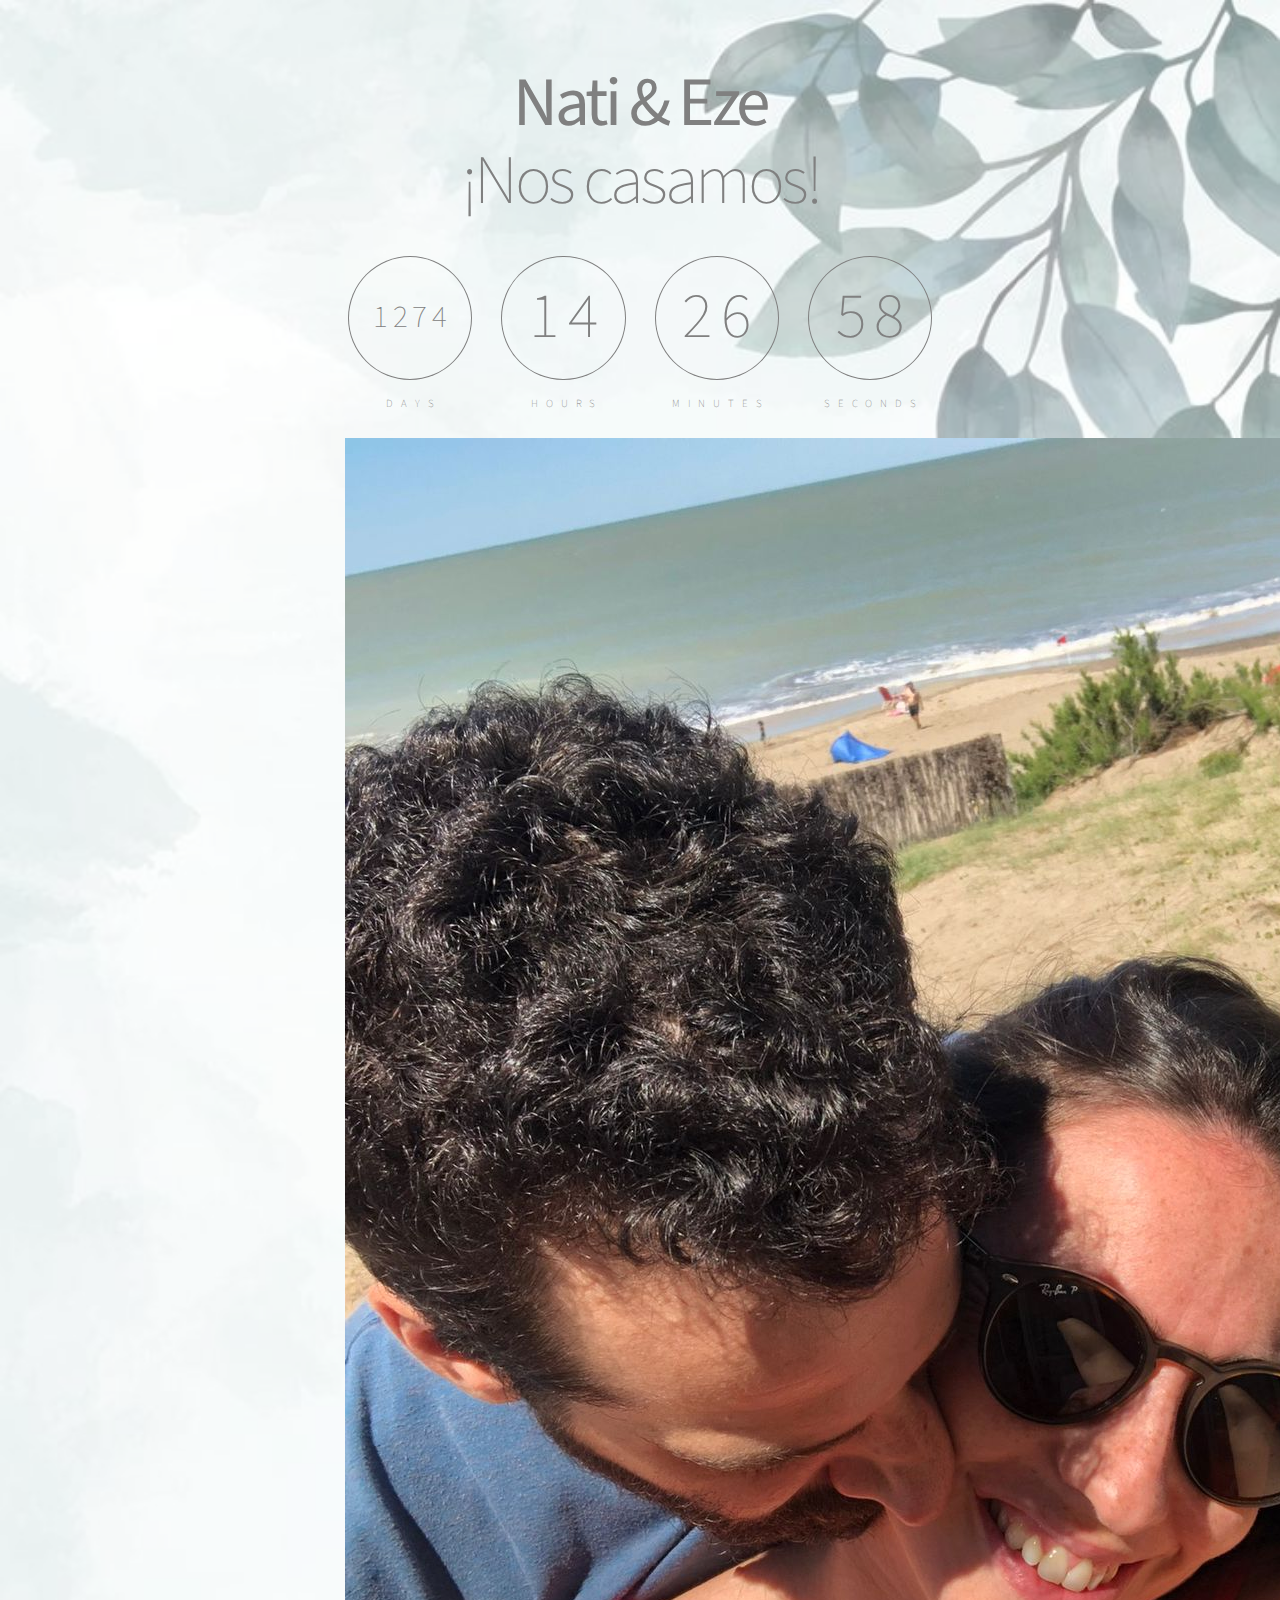
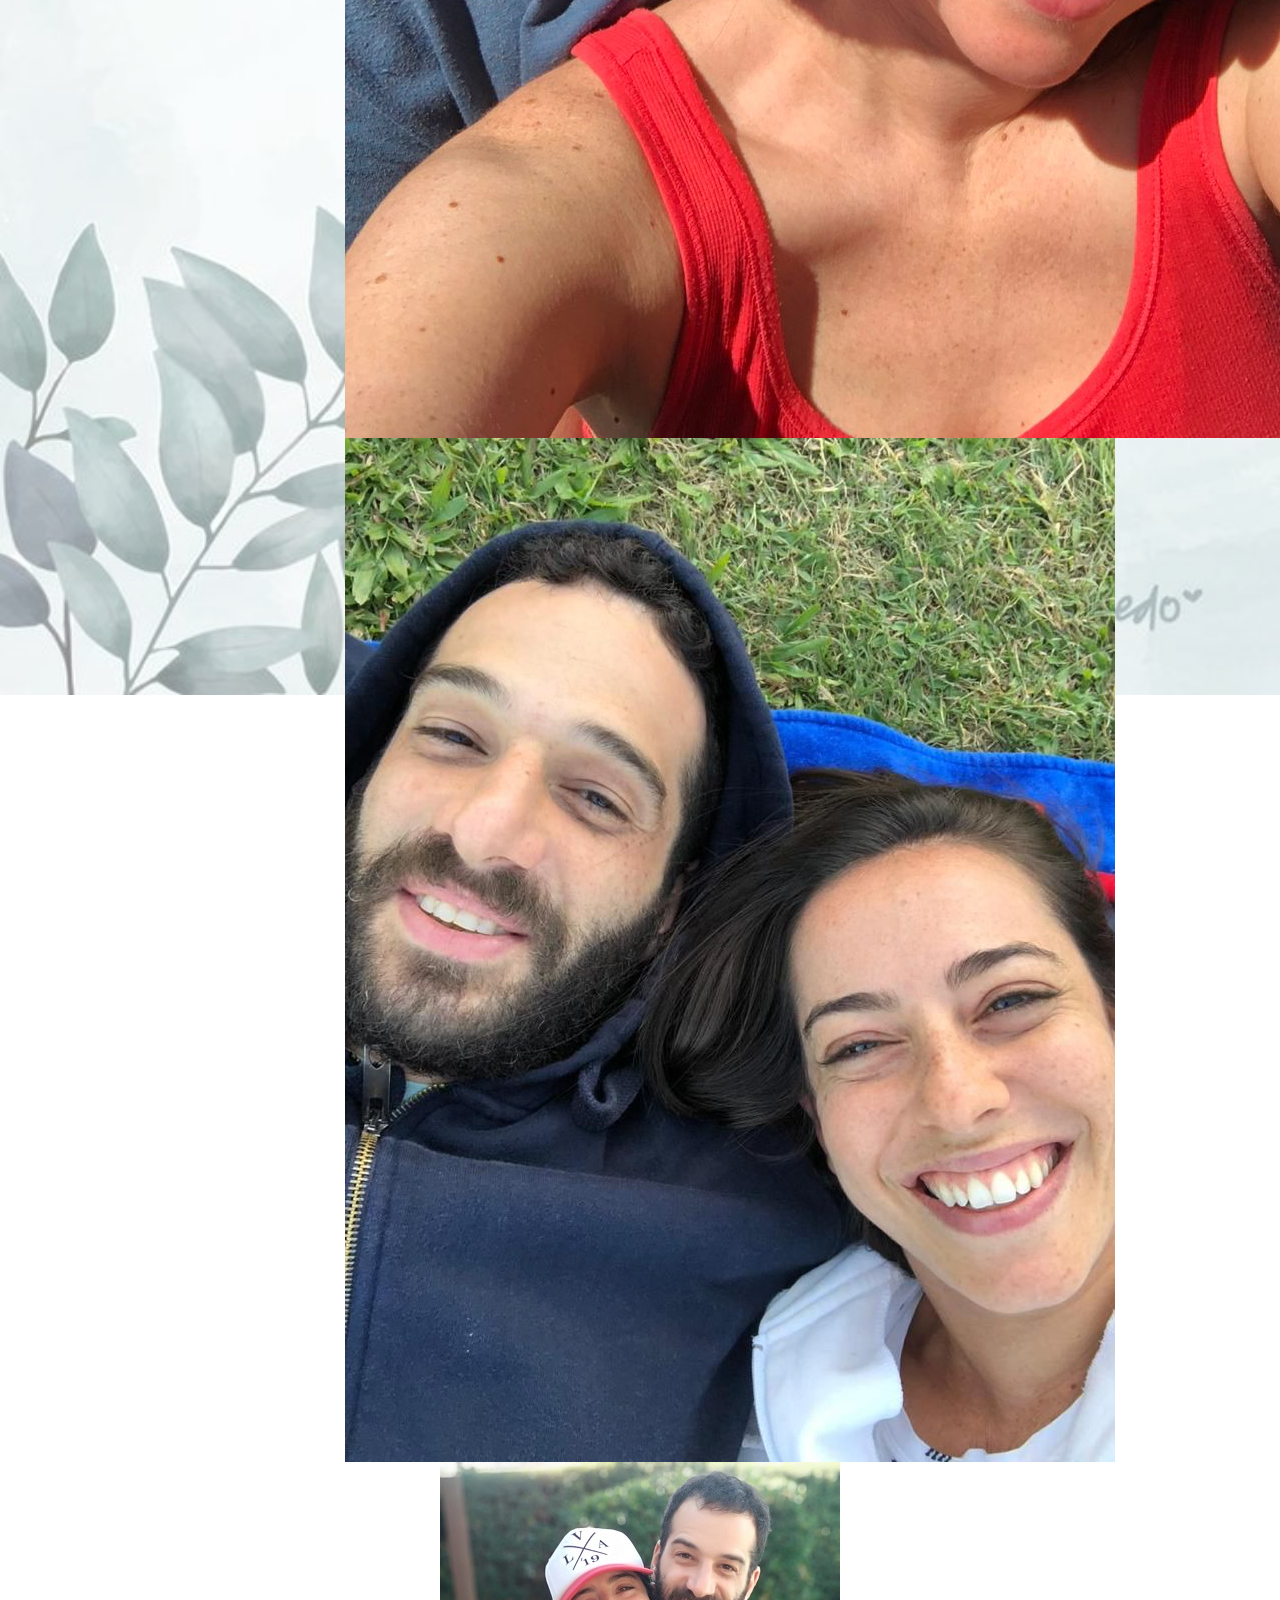
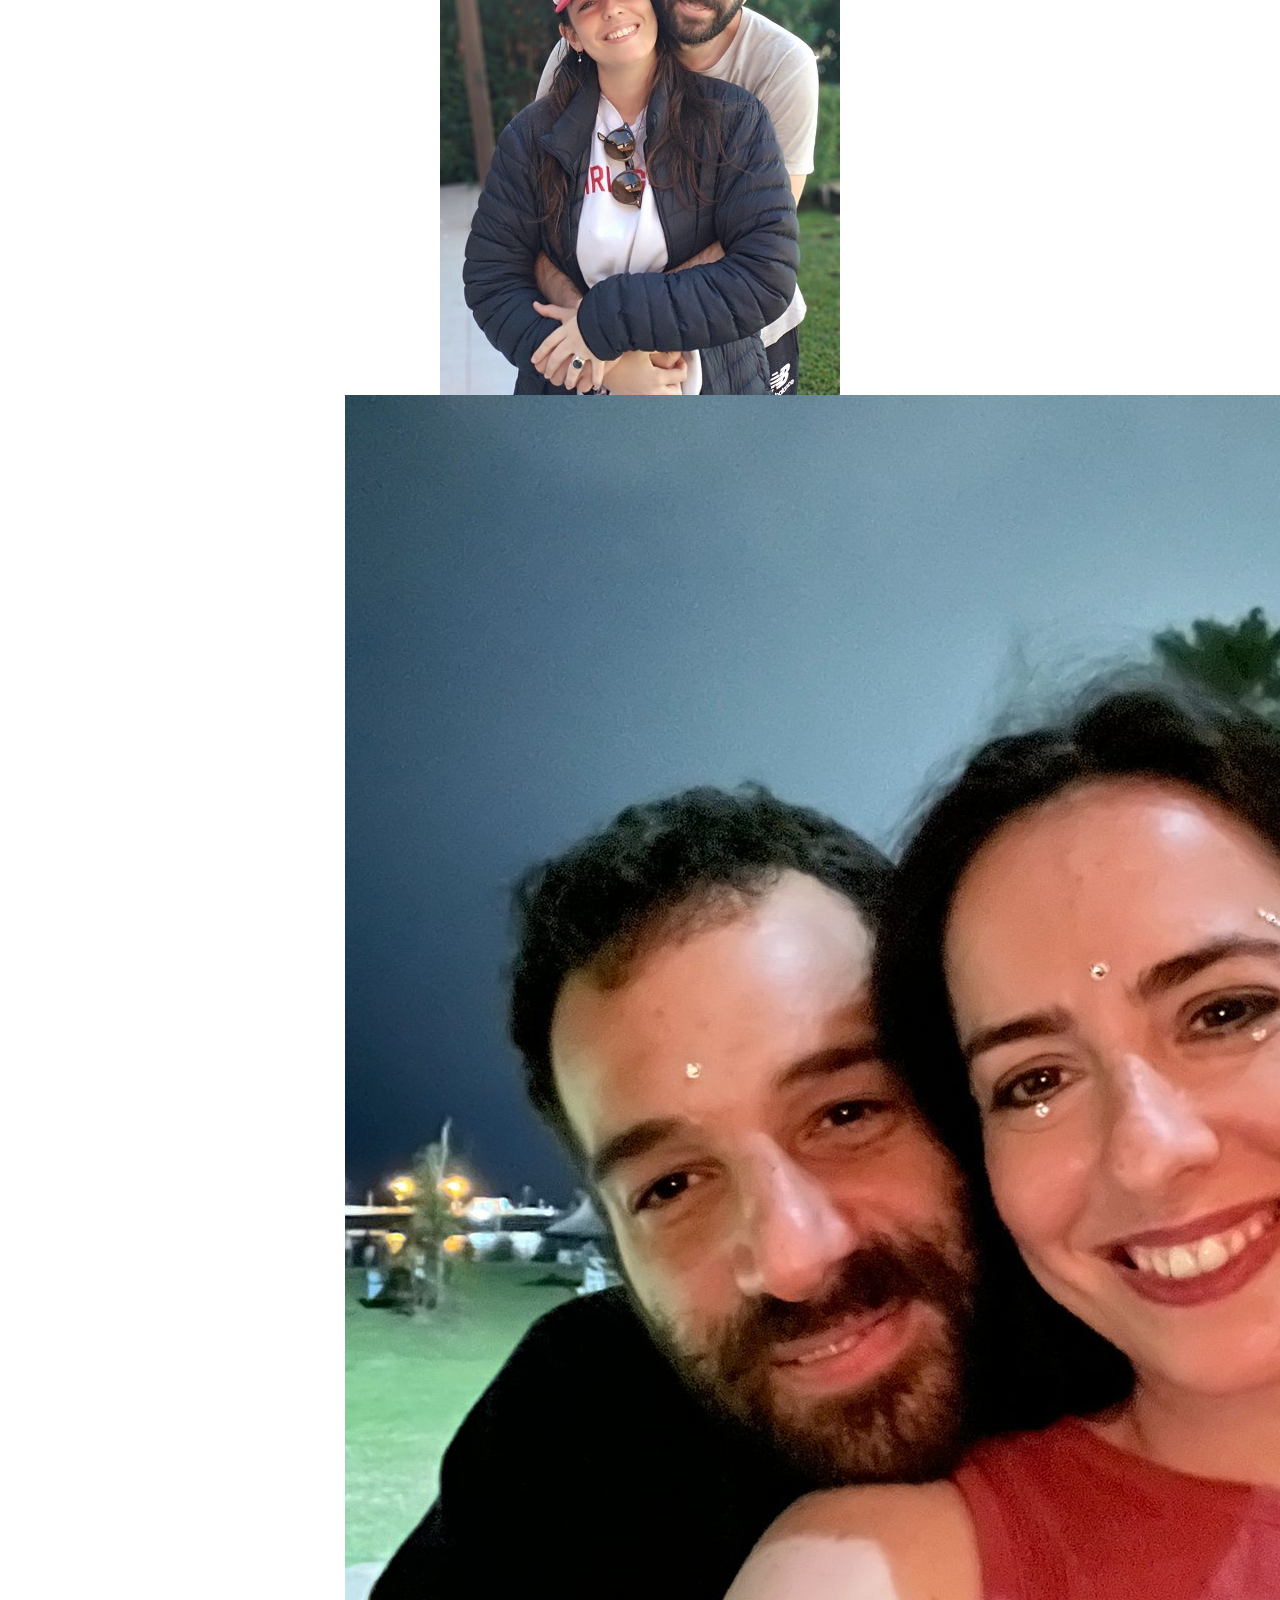
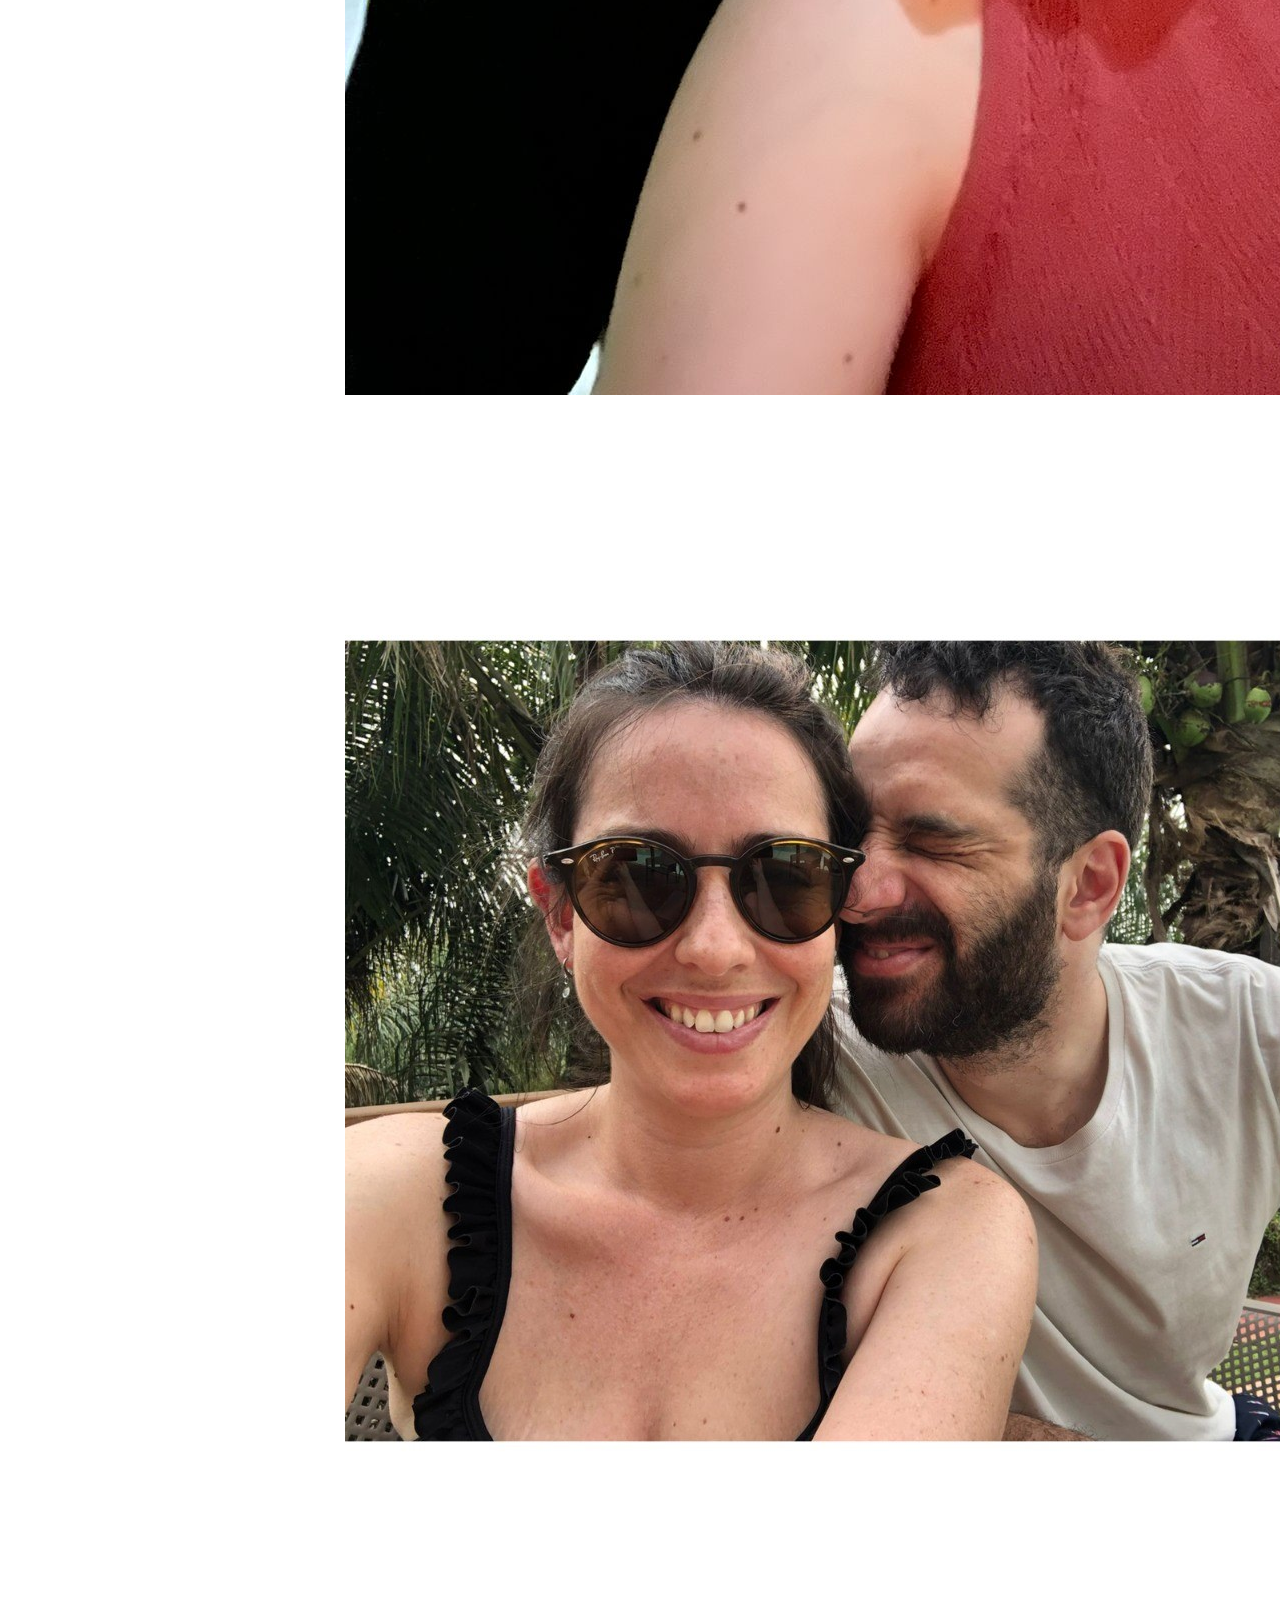
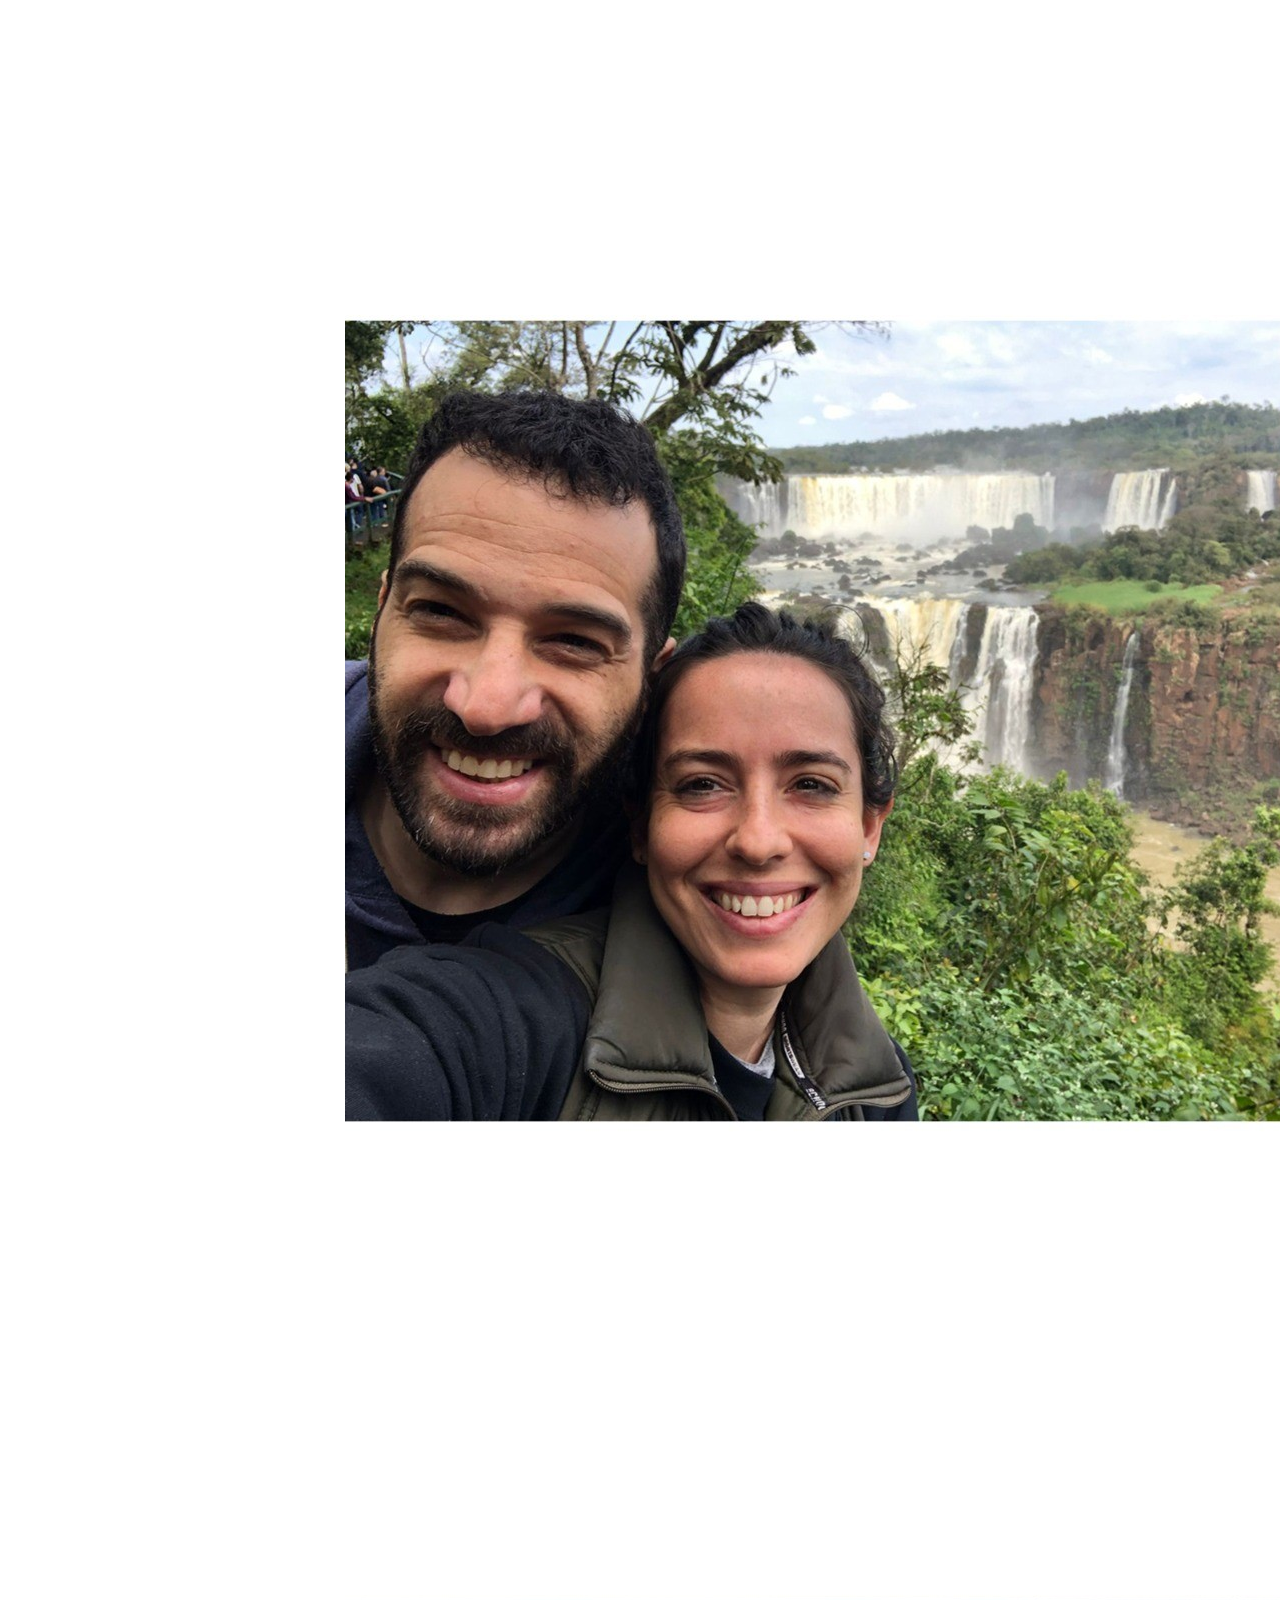
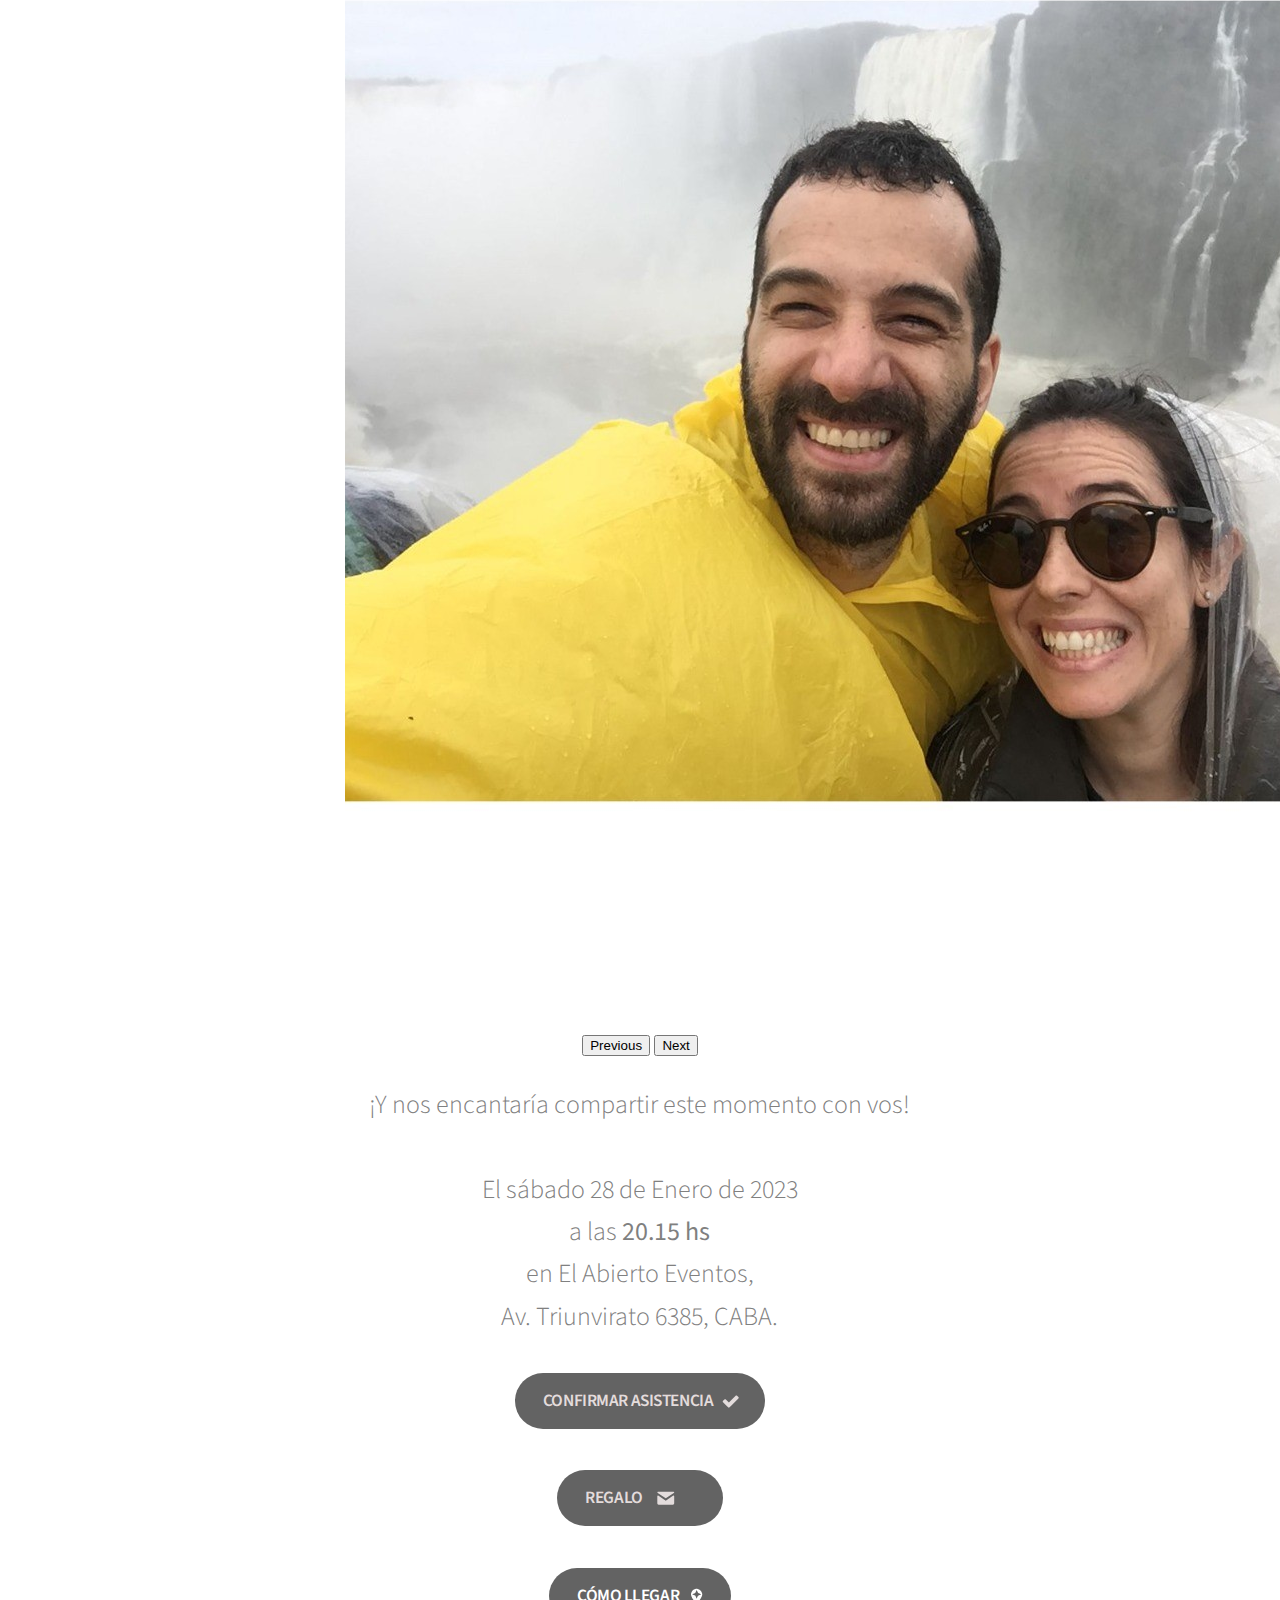
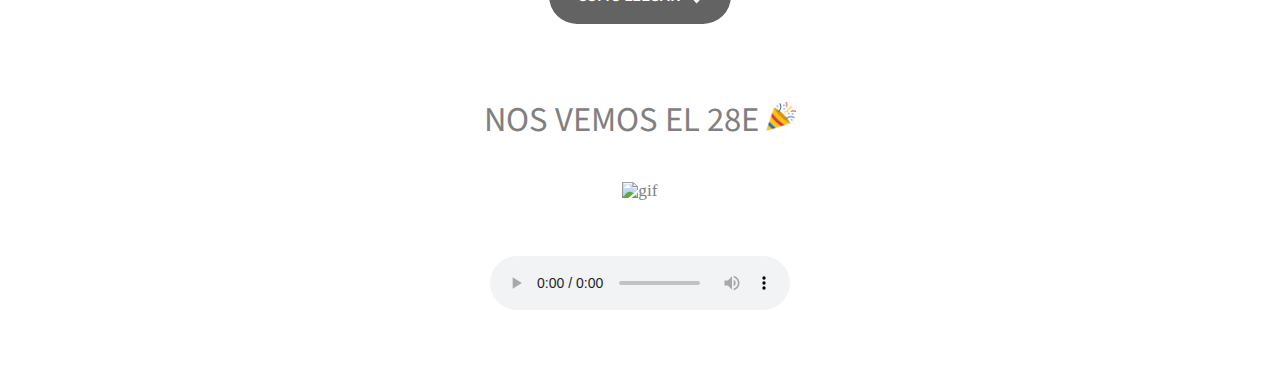
==== commit 99cee3af: "prueba 55" ====
--- a/index.html
+++ b/index.html
@@ -1347,16 +1347,16 @@
         height: 10rem;
     }
     .sobreTexto h2 {
-        font-size: 1rem;
+        font-size: 1.5rem;
         text-align: center;   
     }
 
     .sobreTexto h3 {
-        font-size: 1rem;
+        font-size: 1.5rem;
         text-align: center;   
     }
     .sobreTexto p {
-        font-size: 1rem;
+        font-size: 1.5rem;
         max-width: 15.625rem;
         text-align: center;
     }
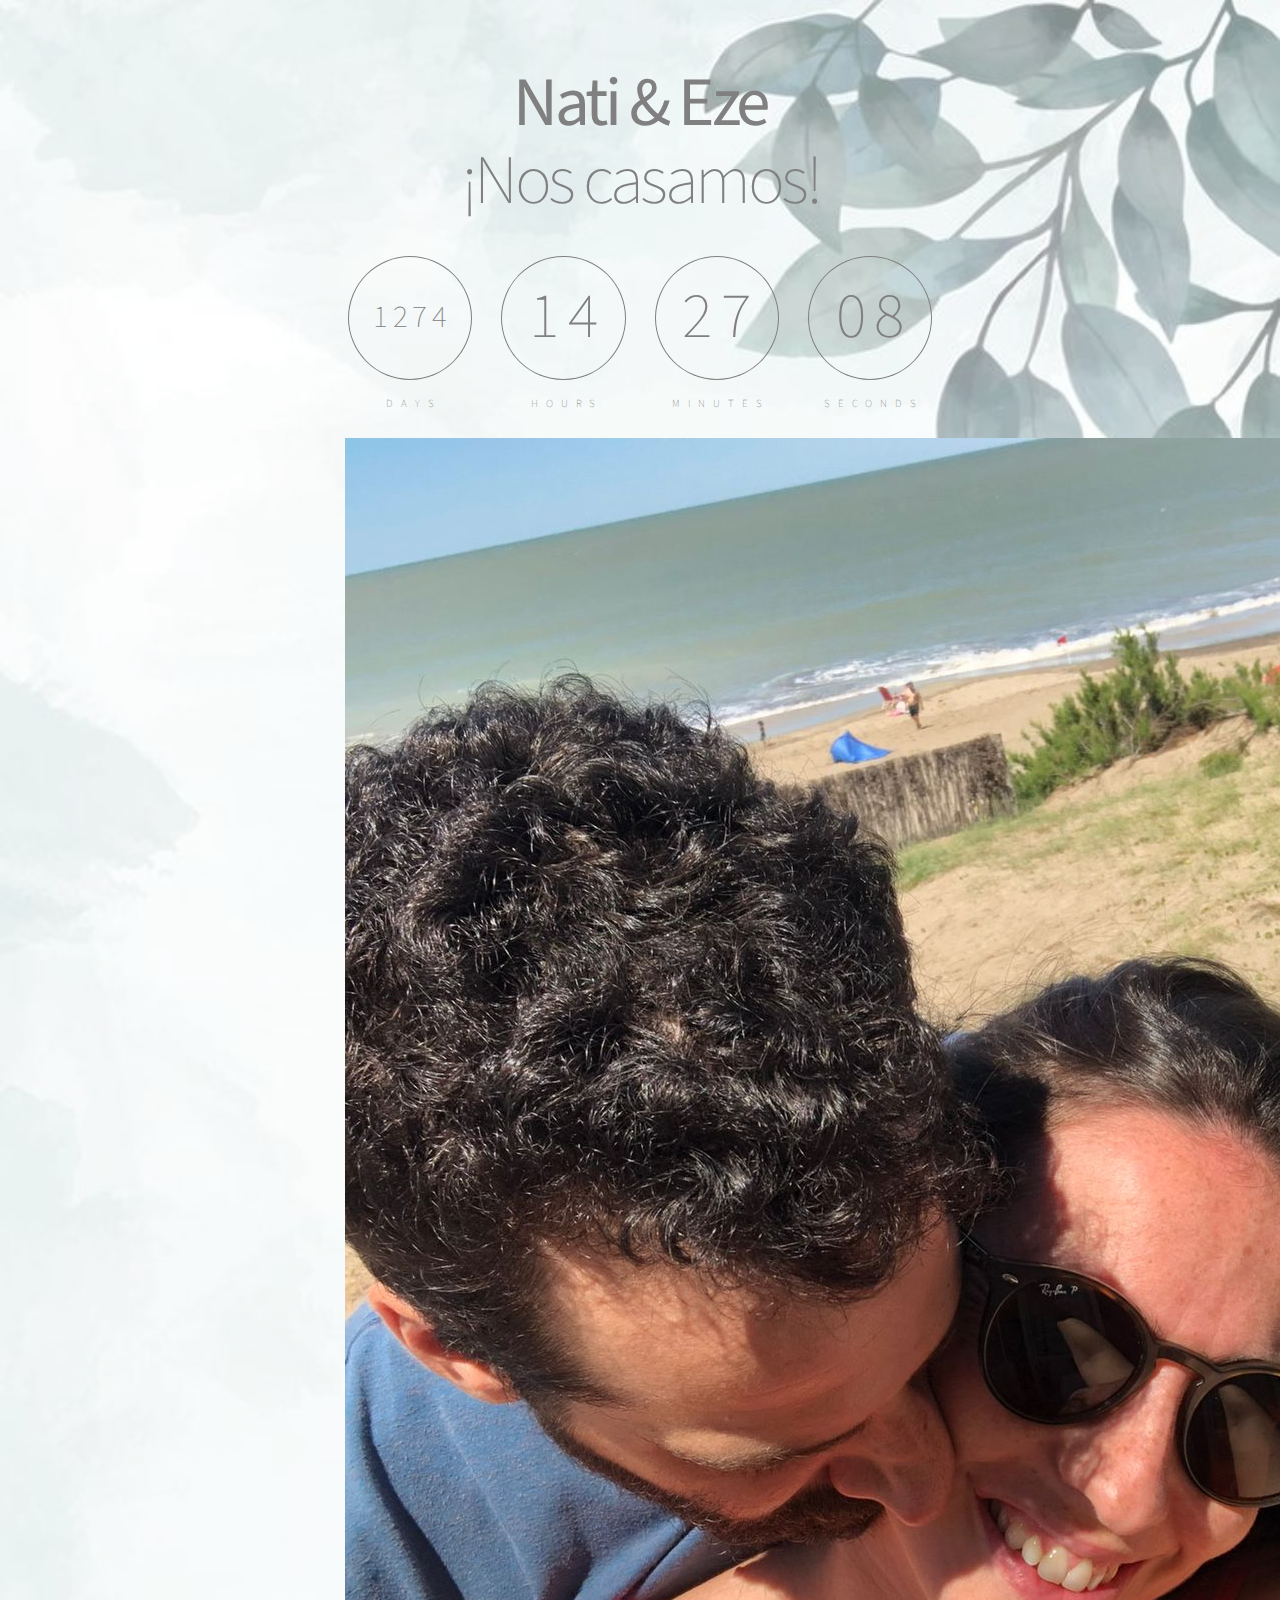
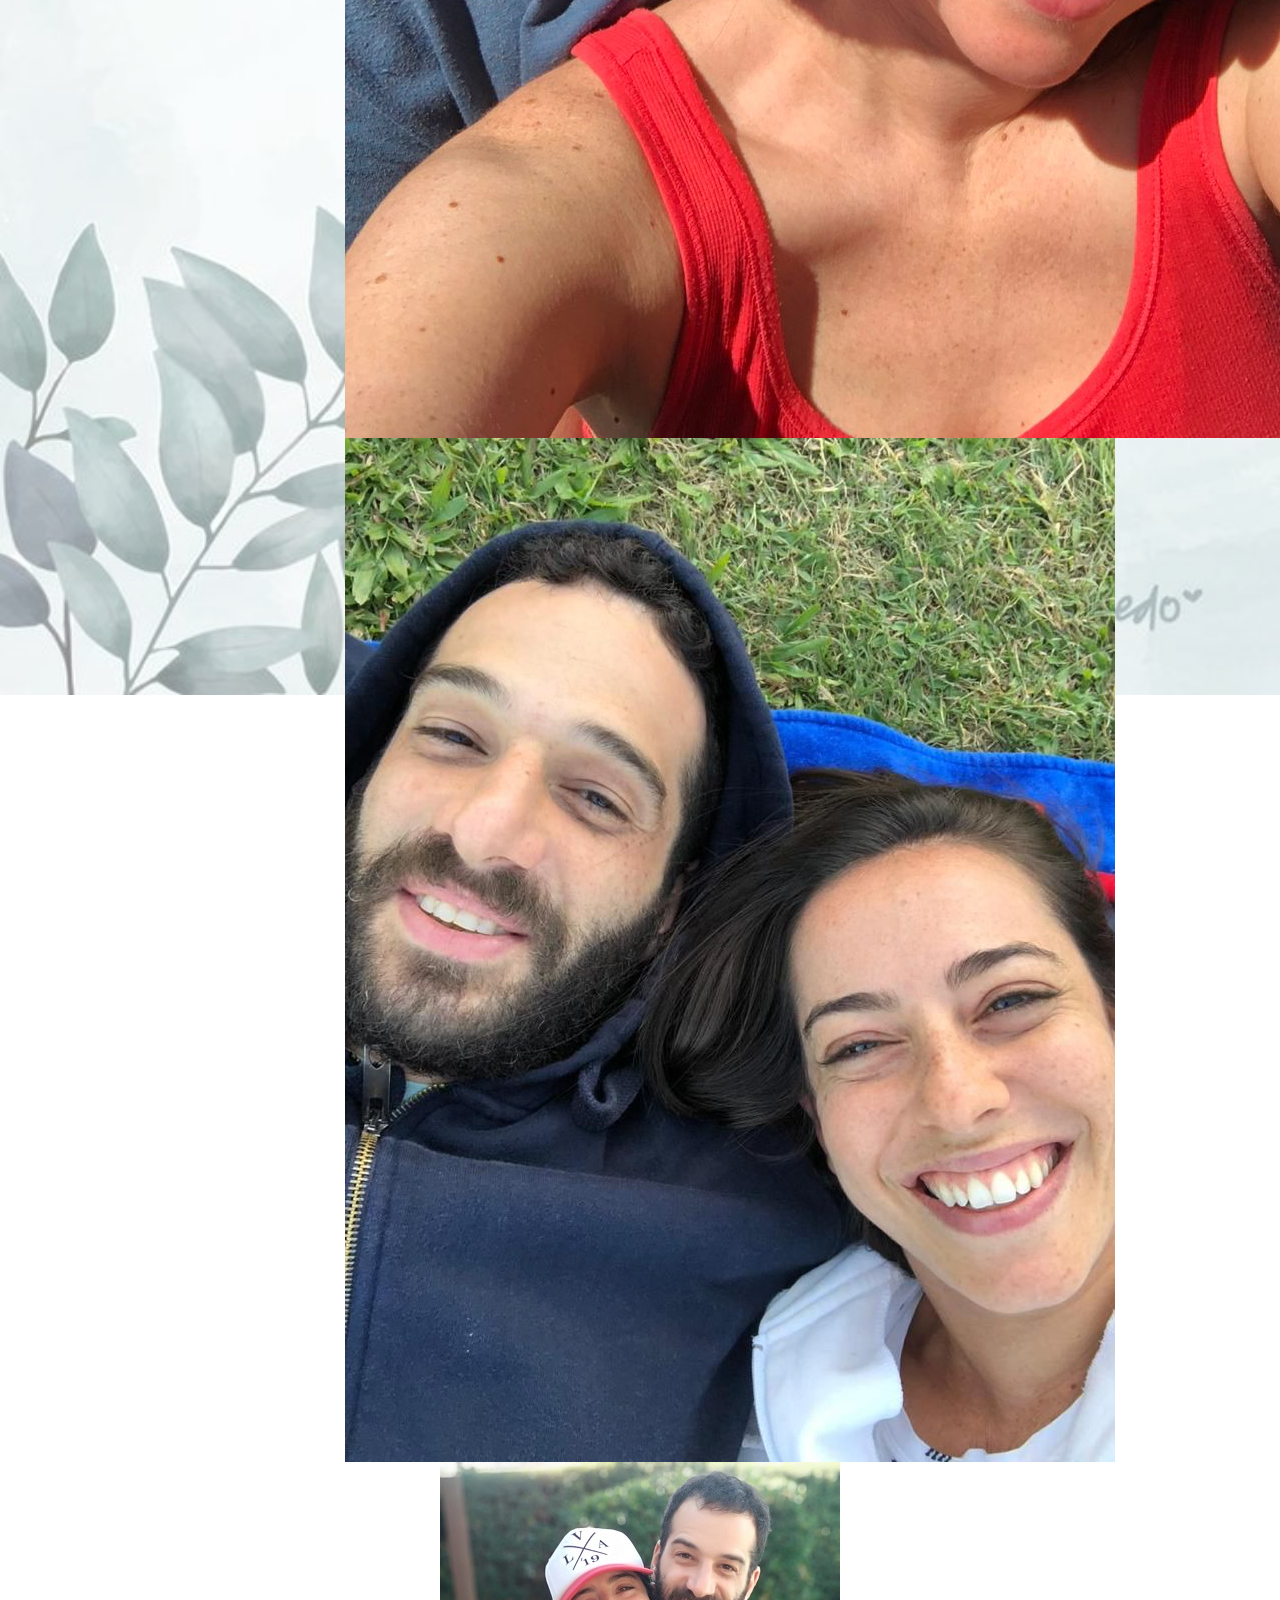
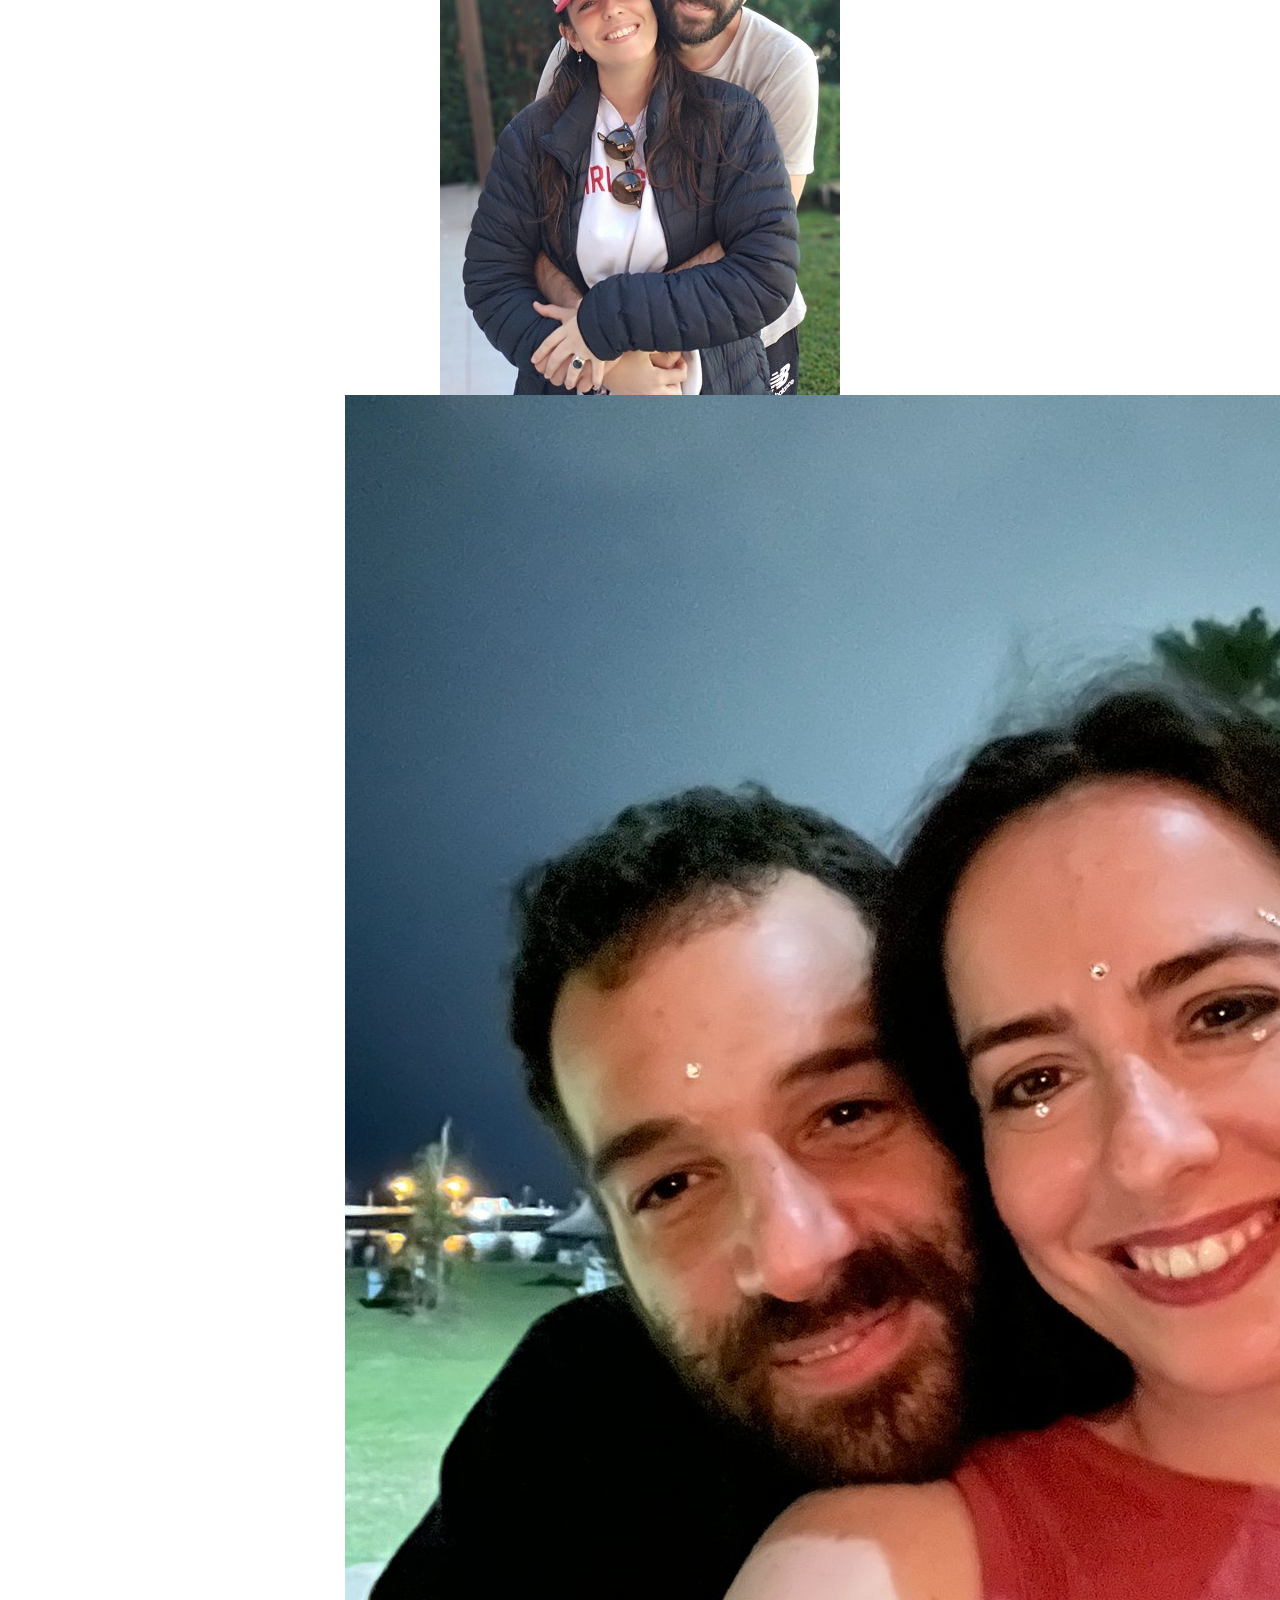
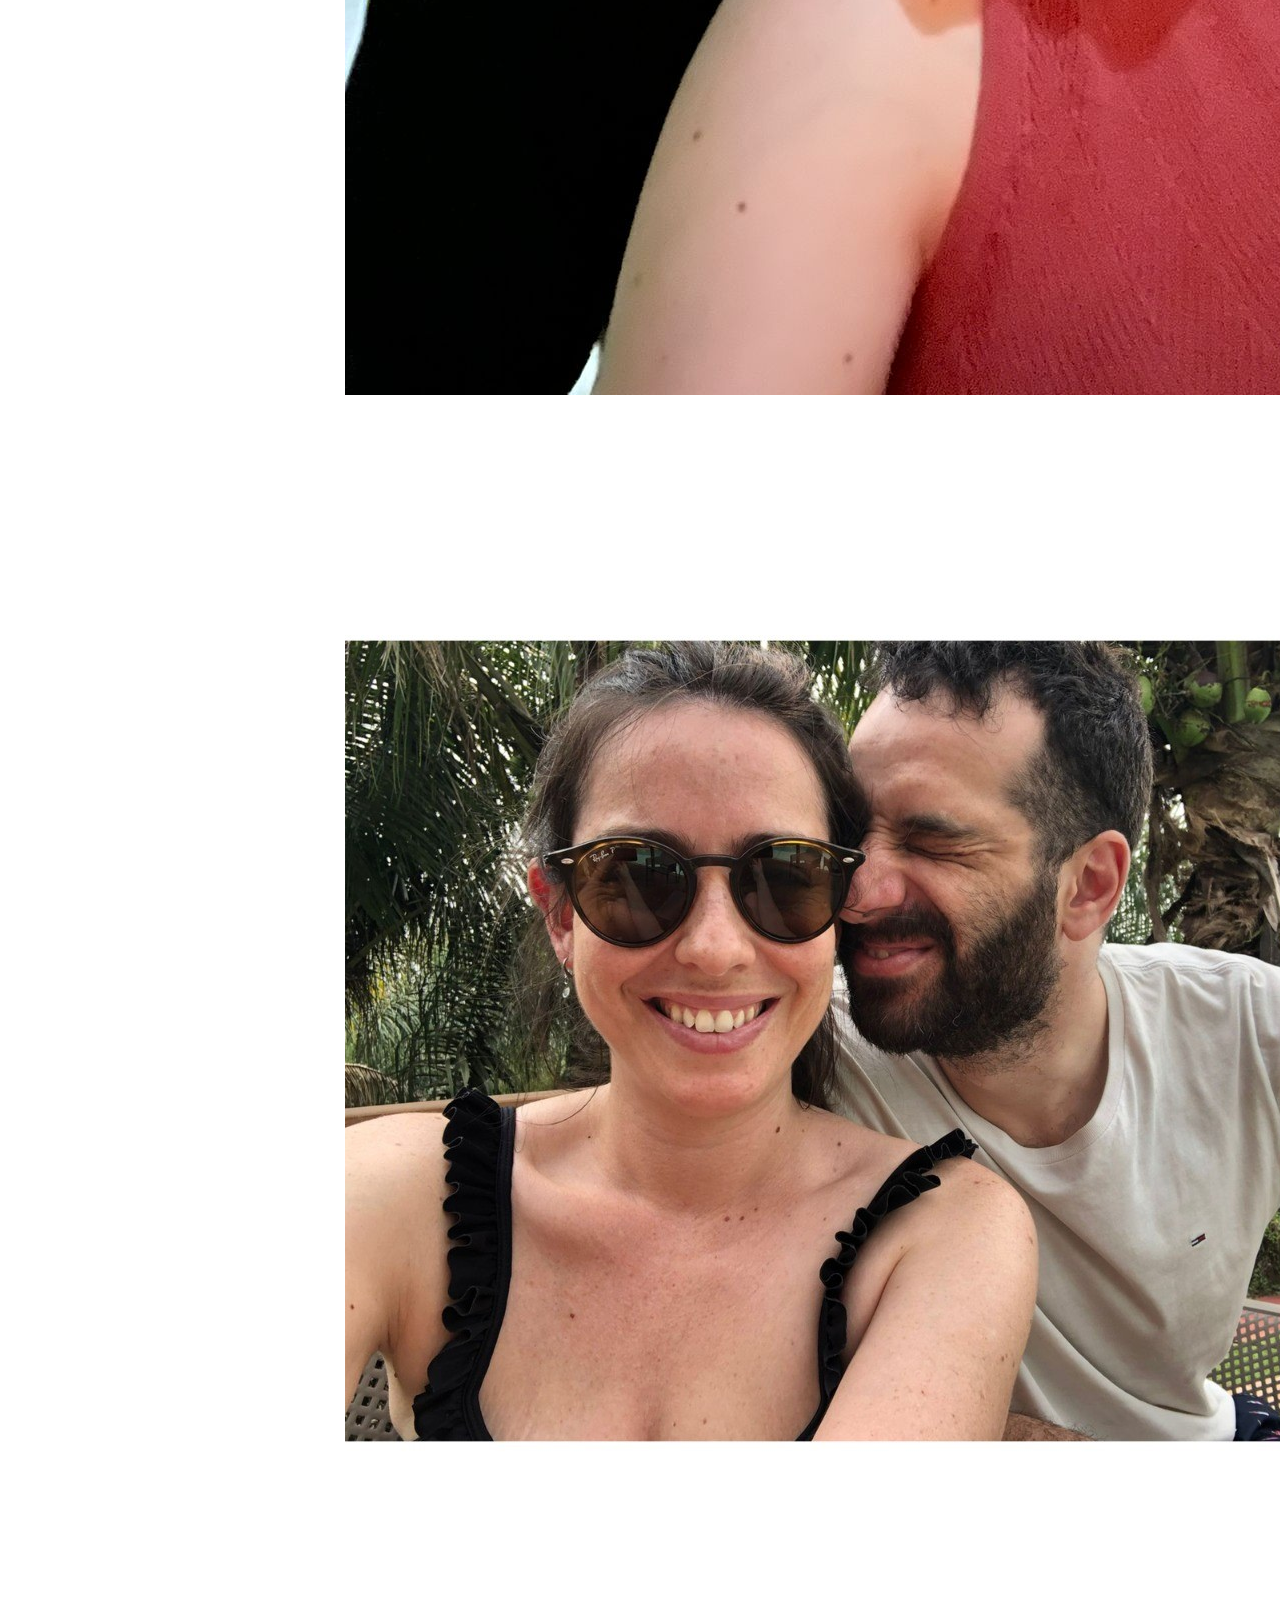
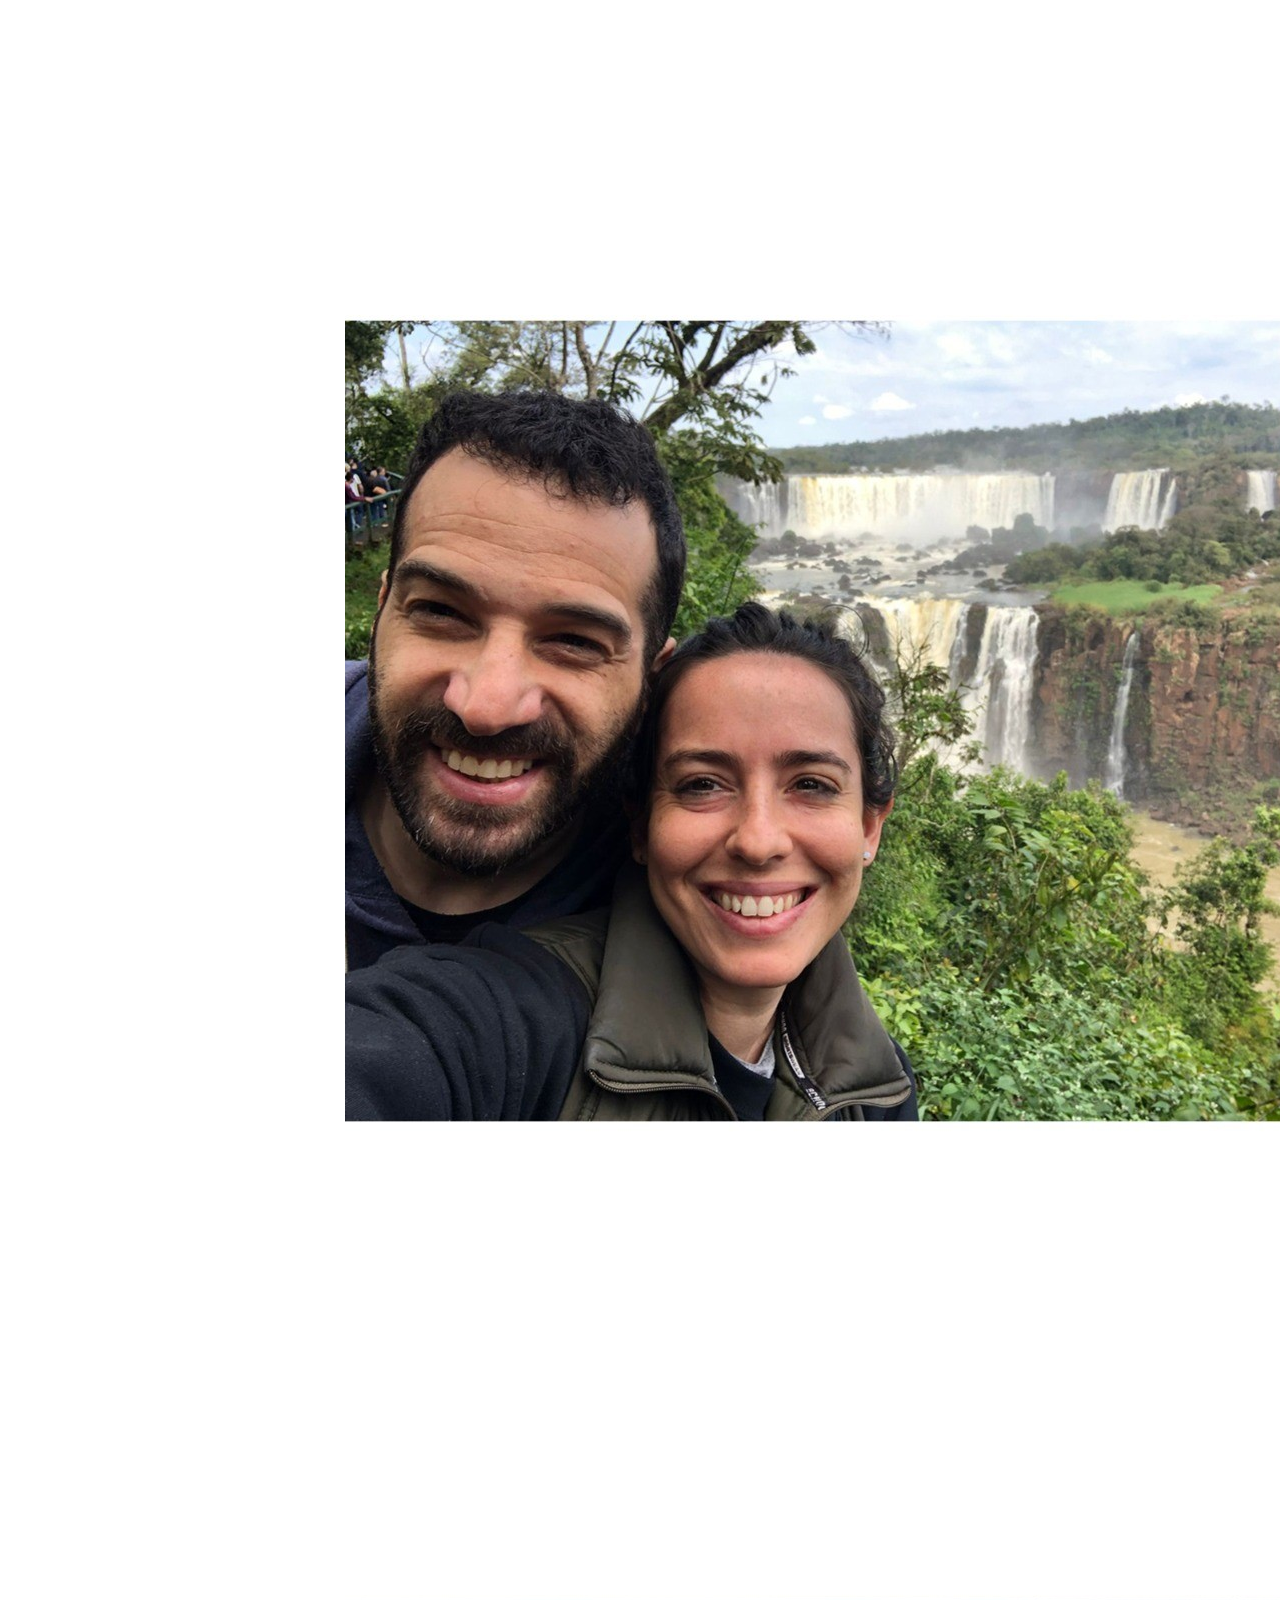
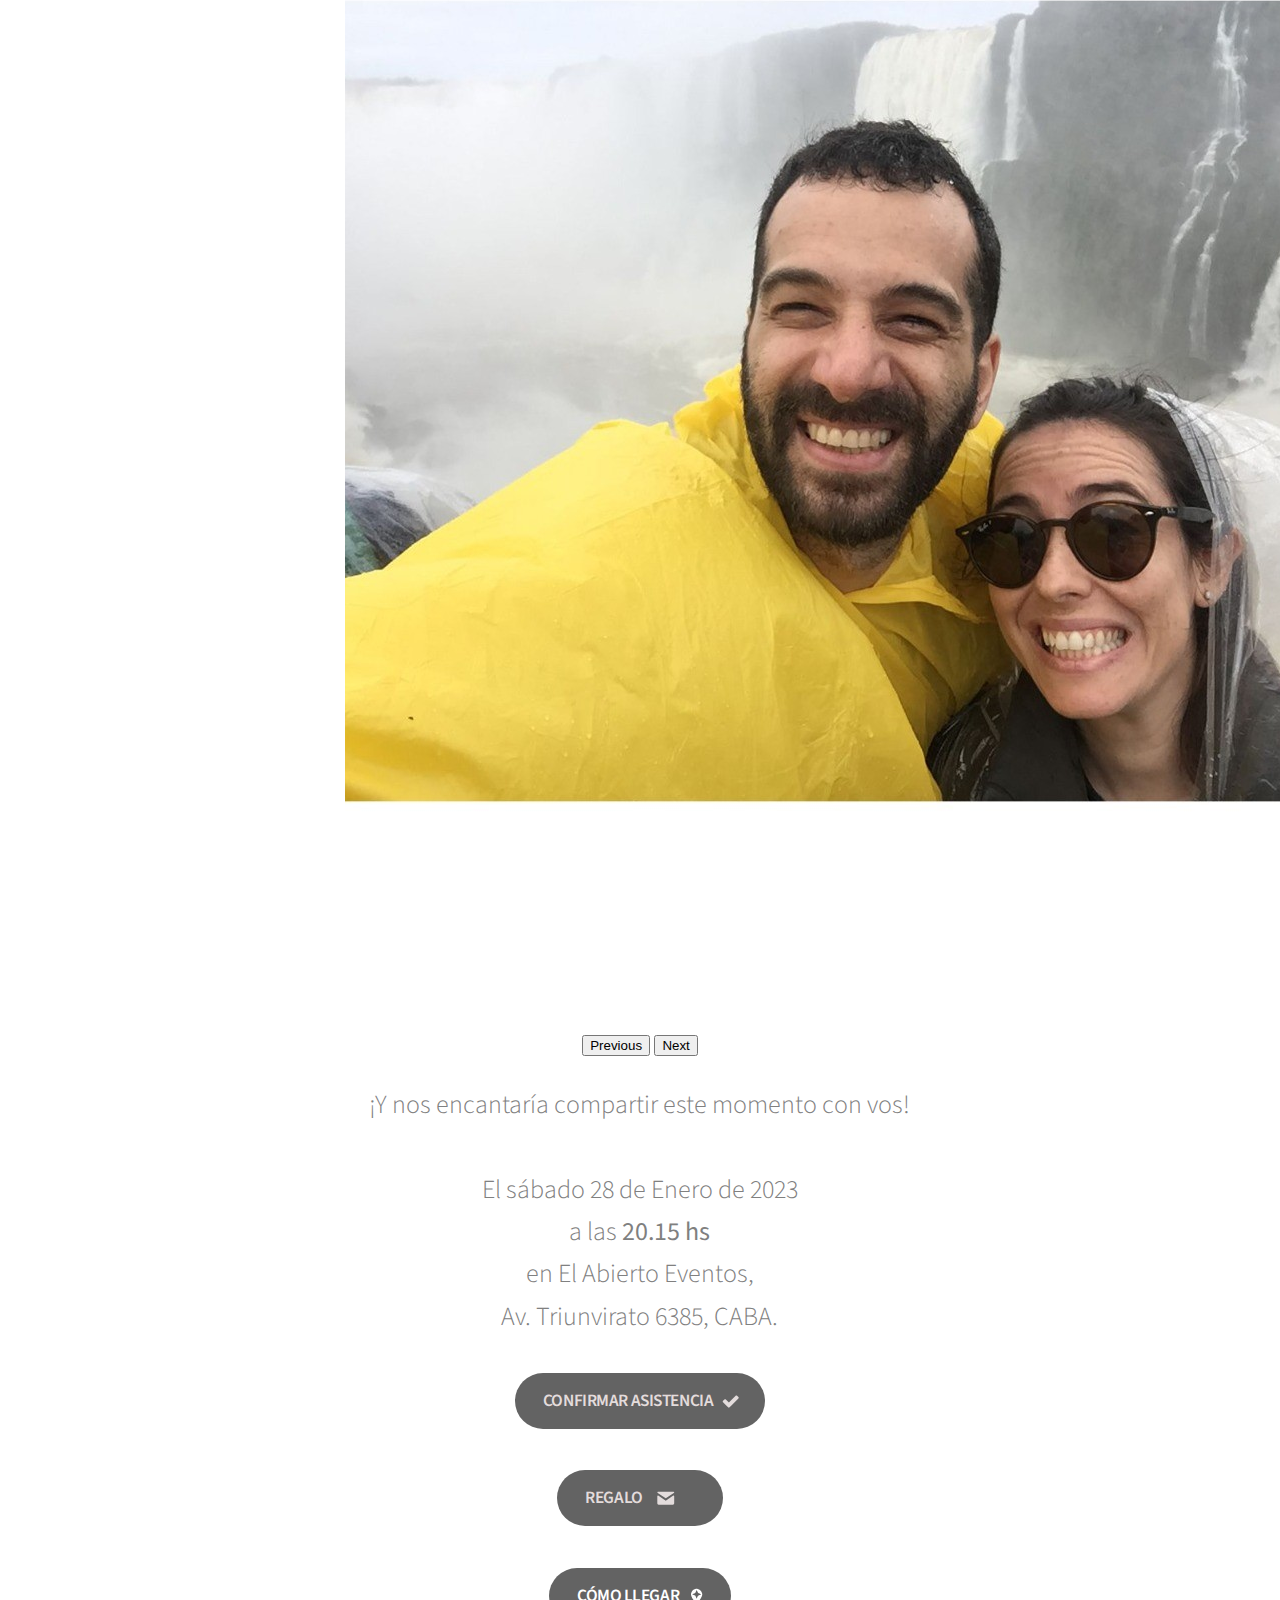
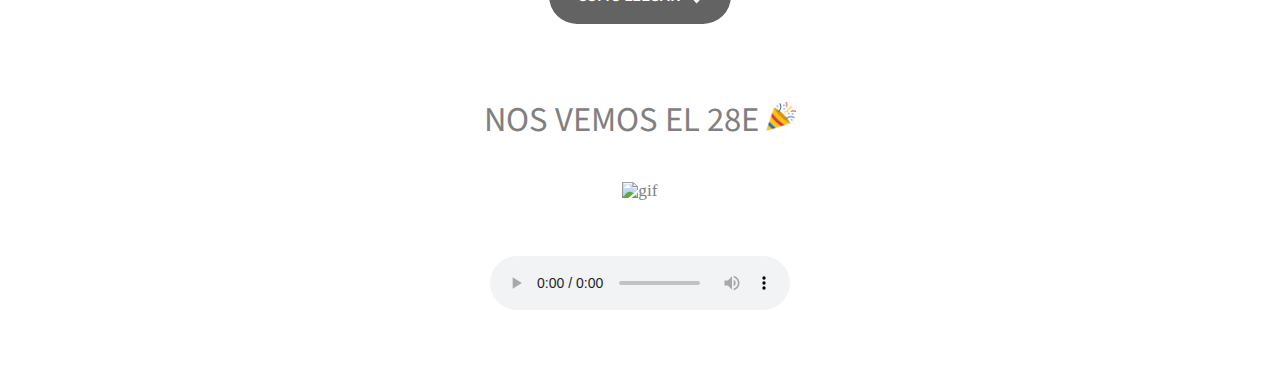
==== commit 7a00baf1: "prueba 56" ====
--- a/index.html
+++ b/index.html
@@ -939,6 +939,7 @@
 .sobreFotos img {
     width: 25rem;
     height: 18.75em;
+    margin-bottom: 5rem;
 }
 
 .sobreTexto h2 {
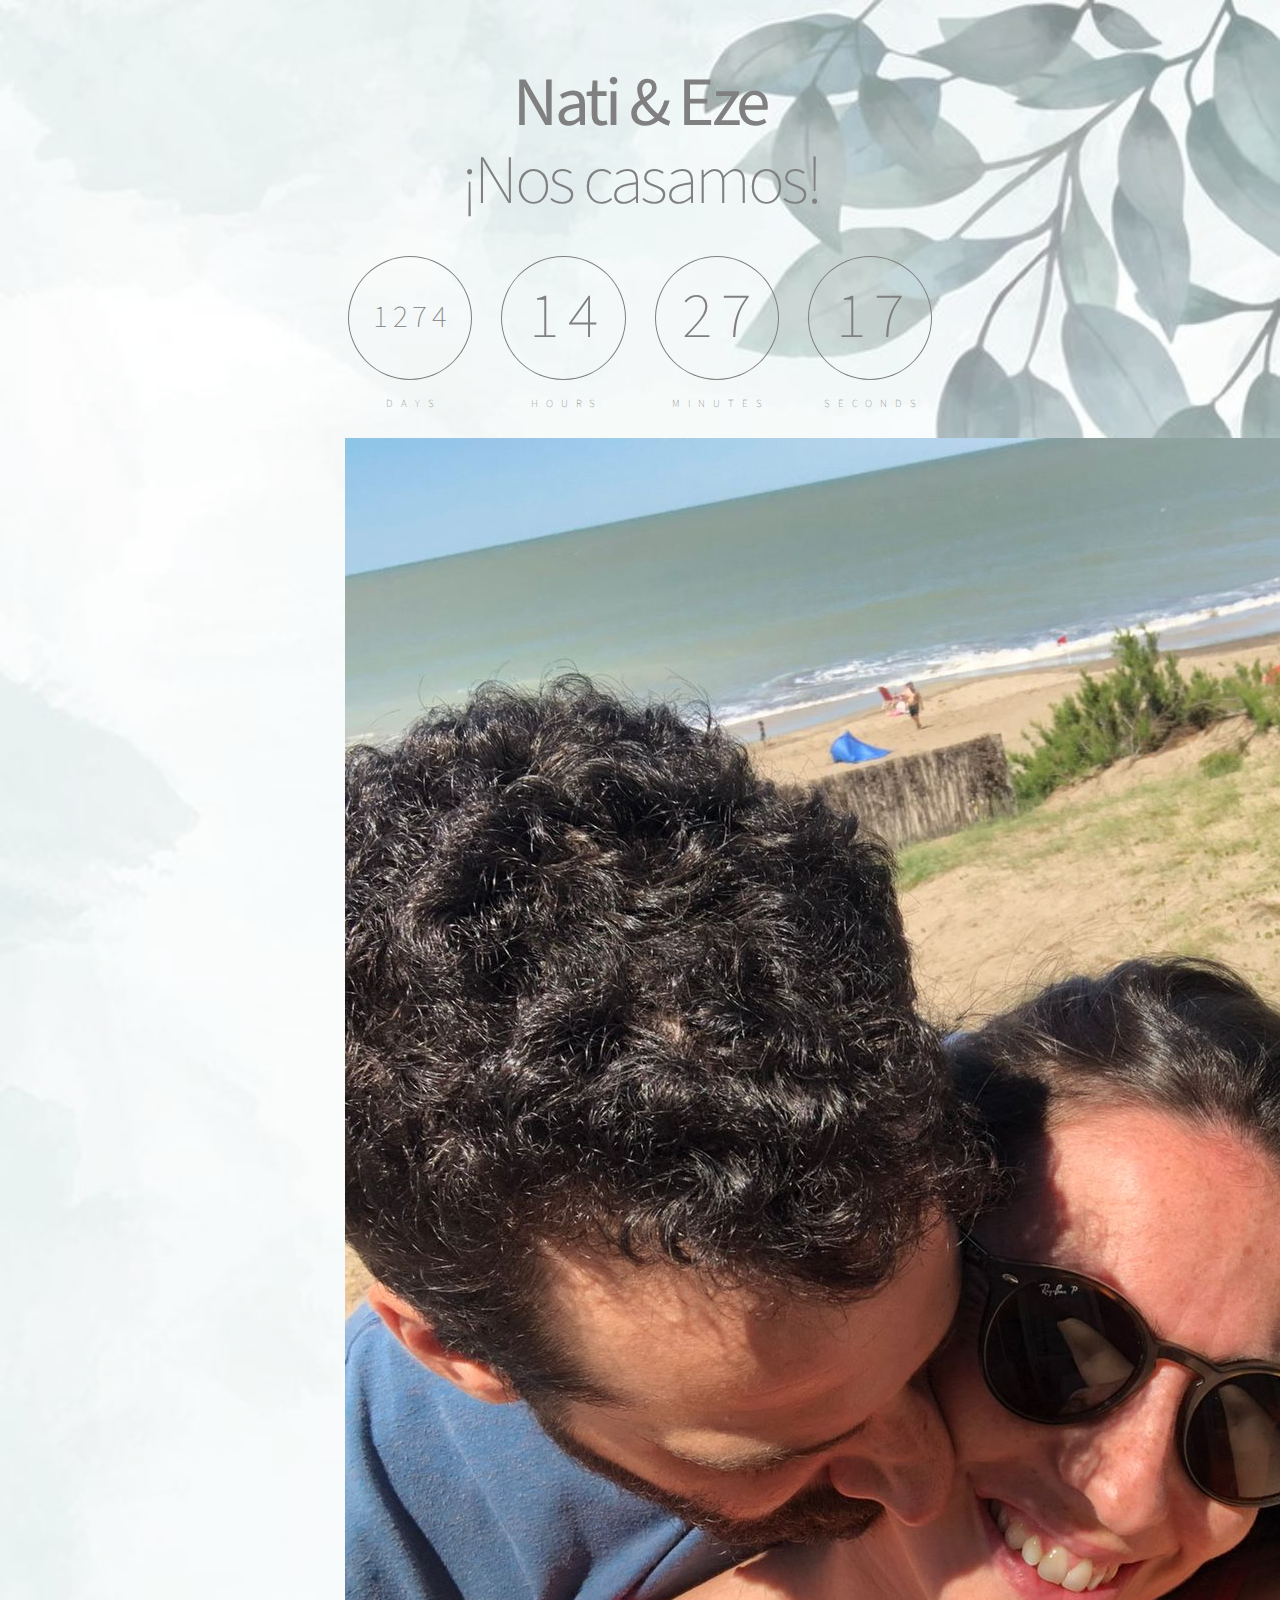
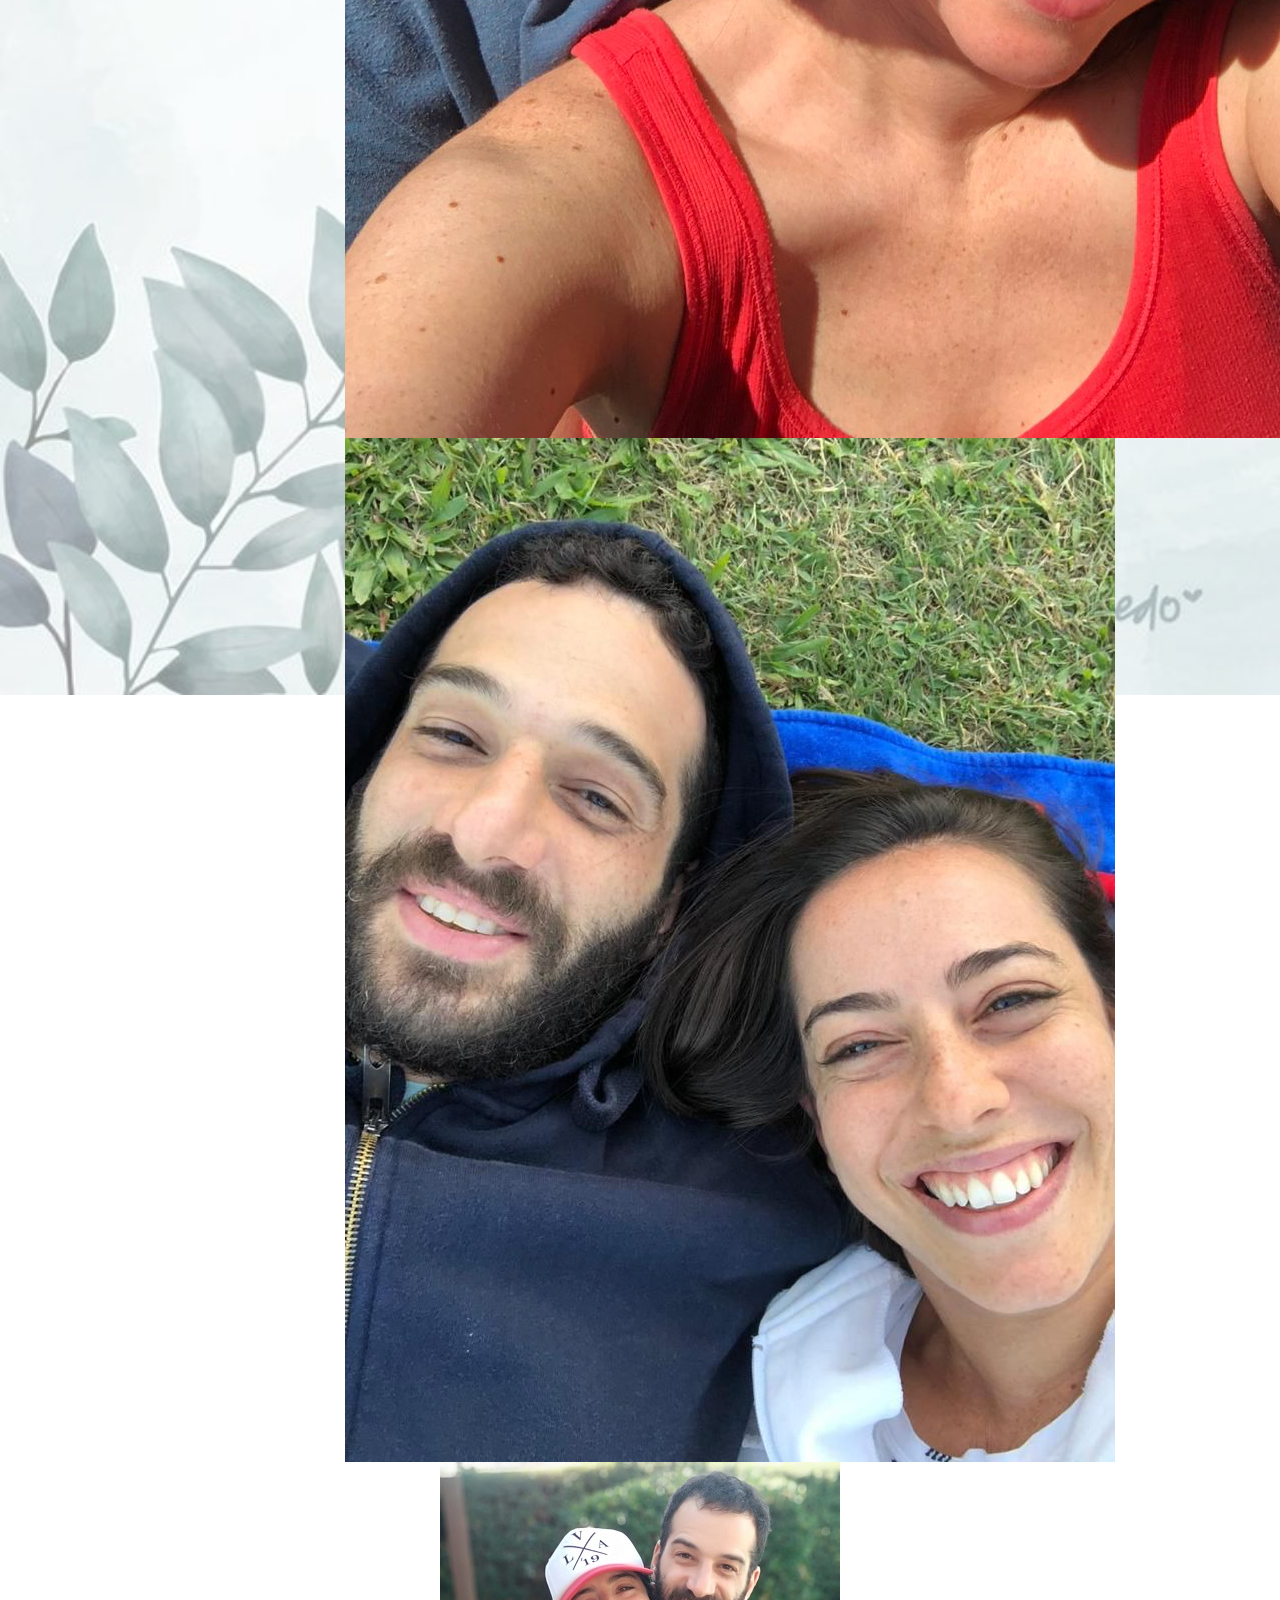
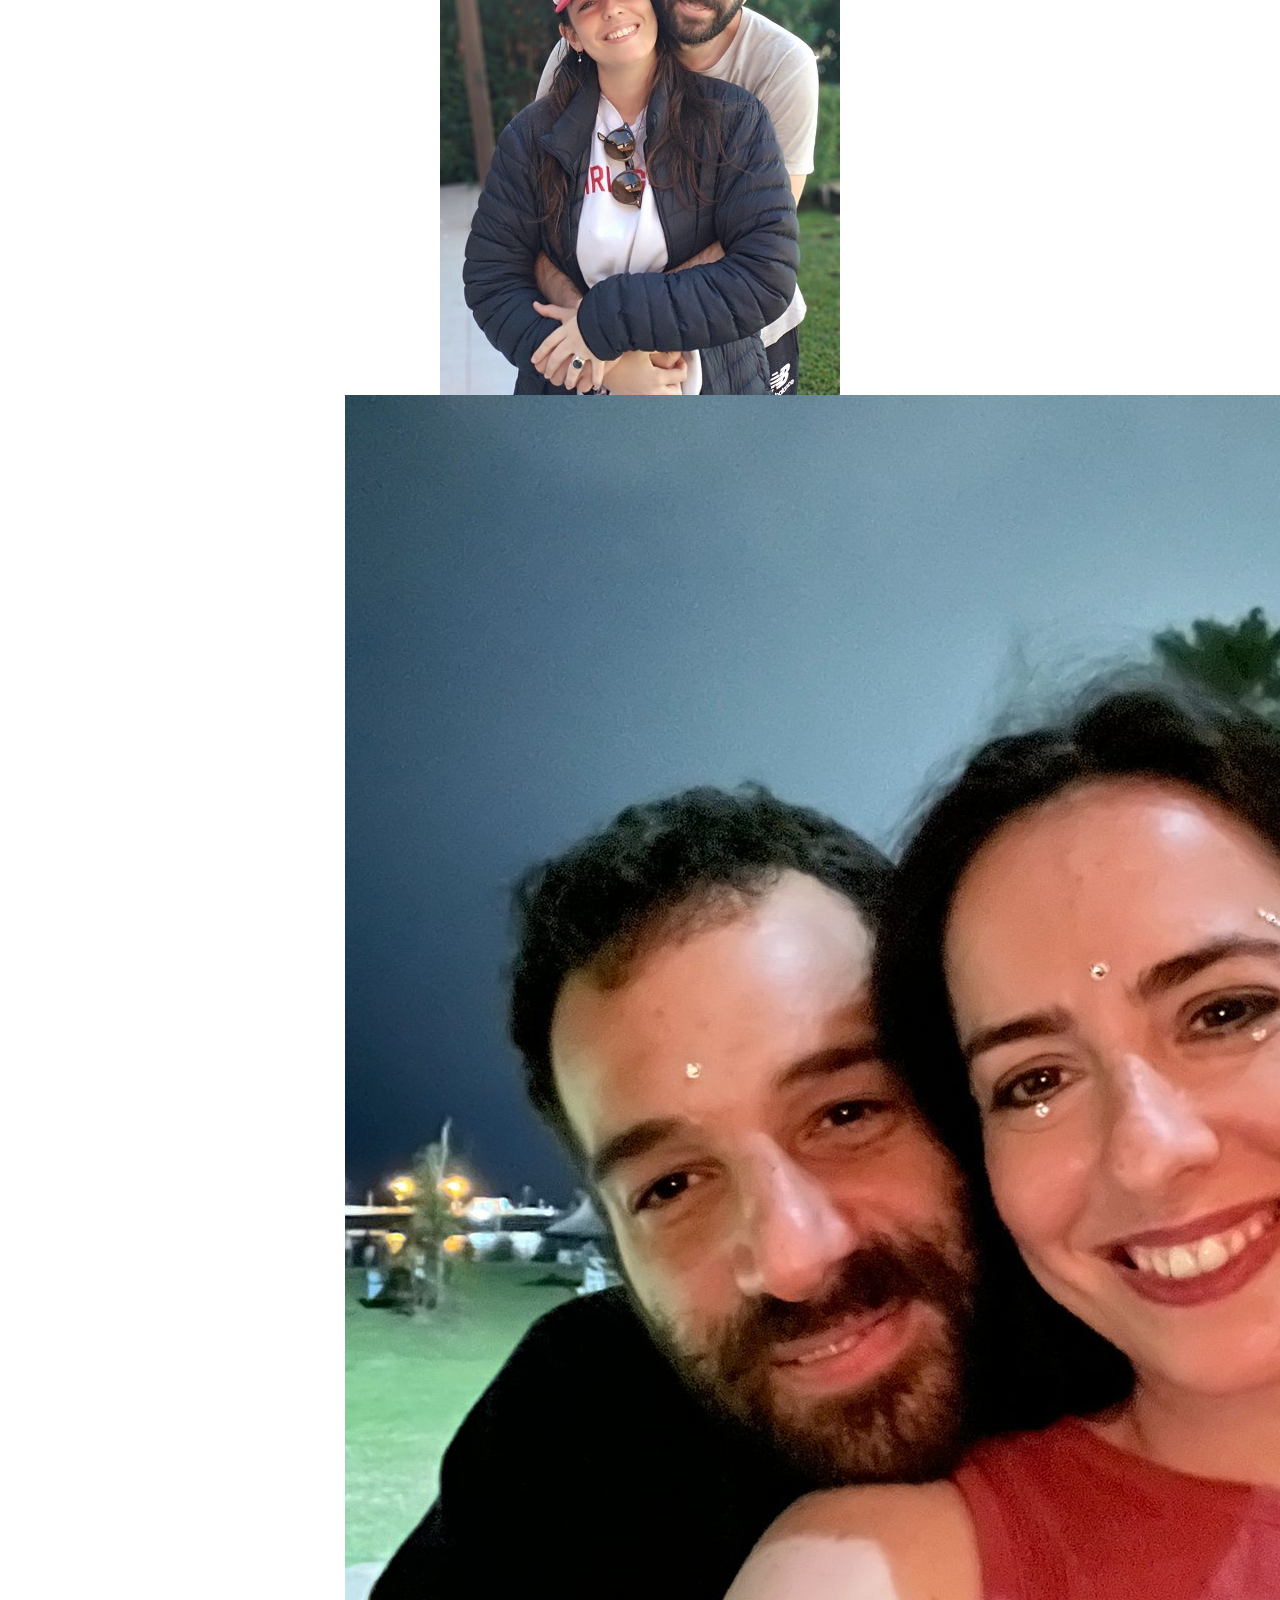
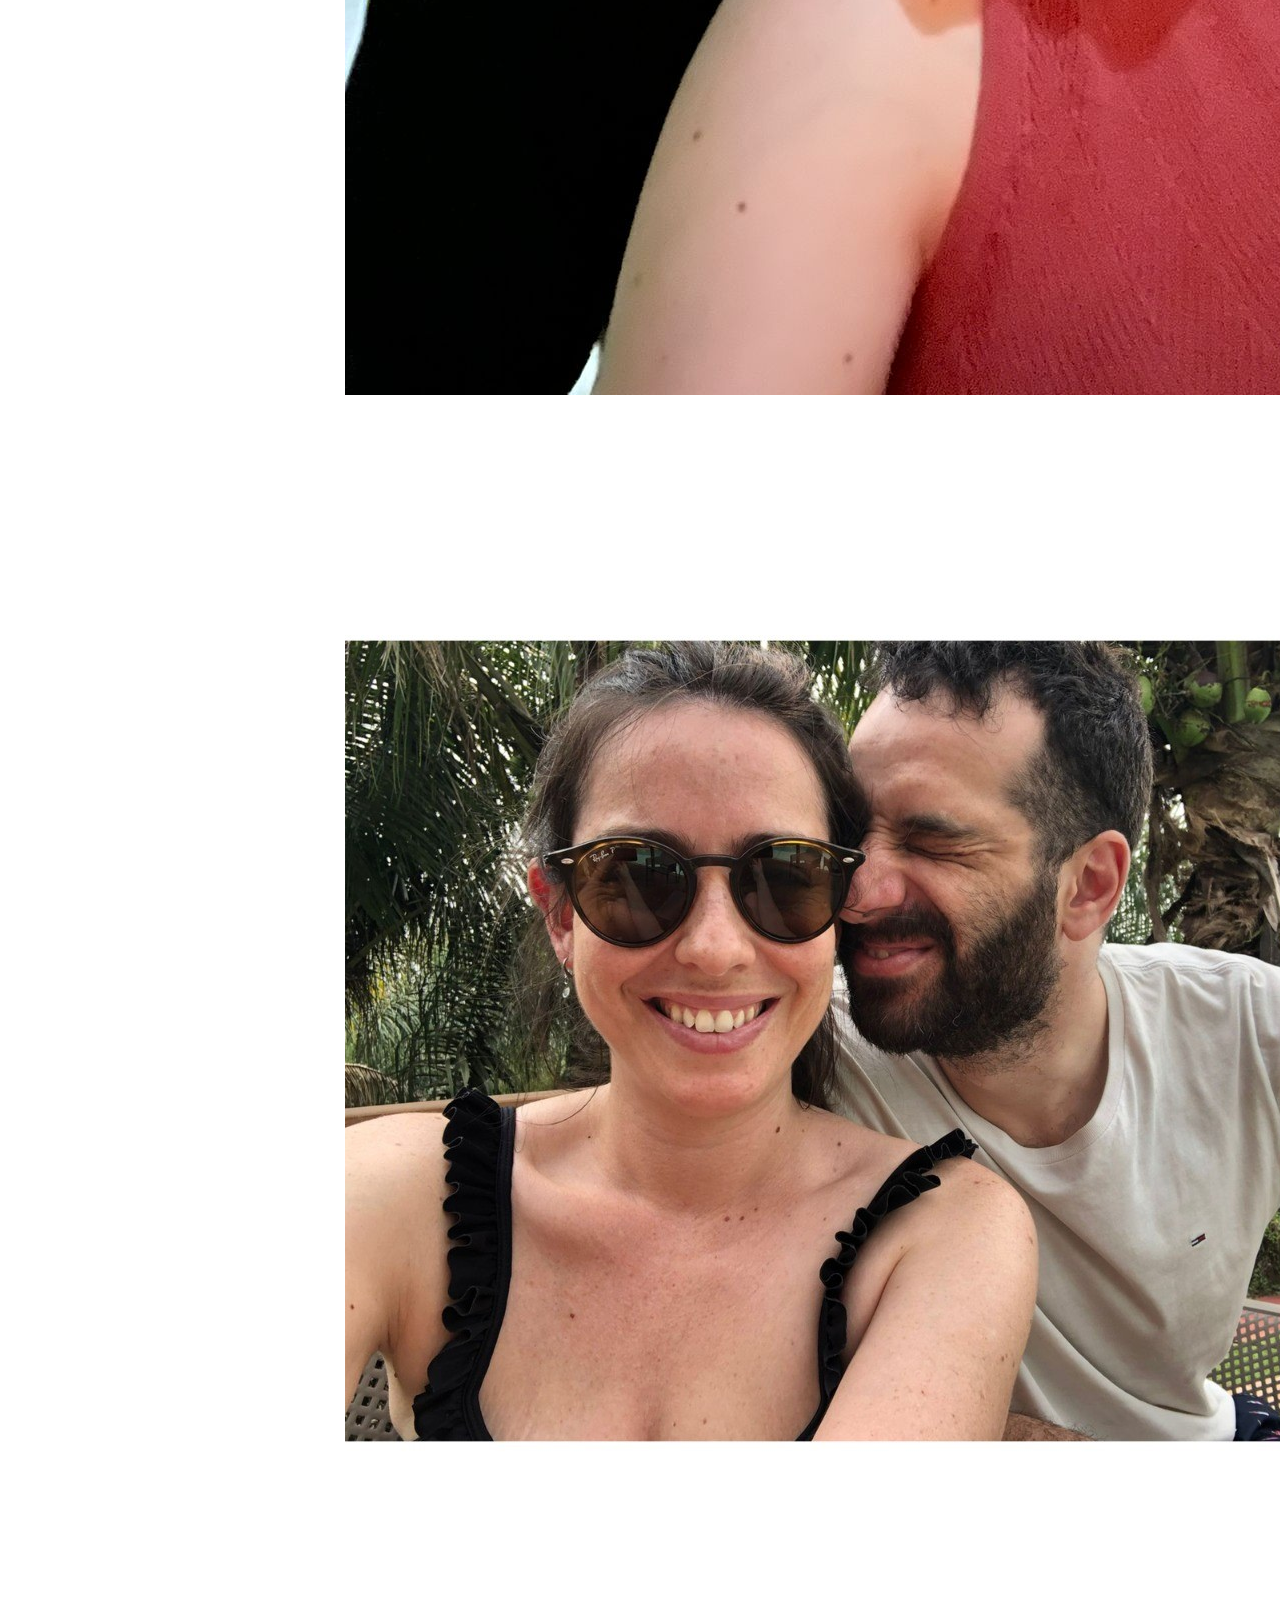
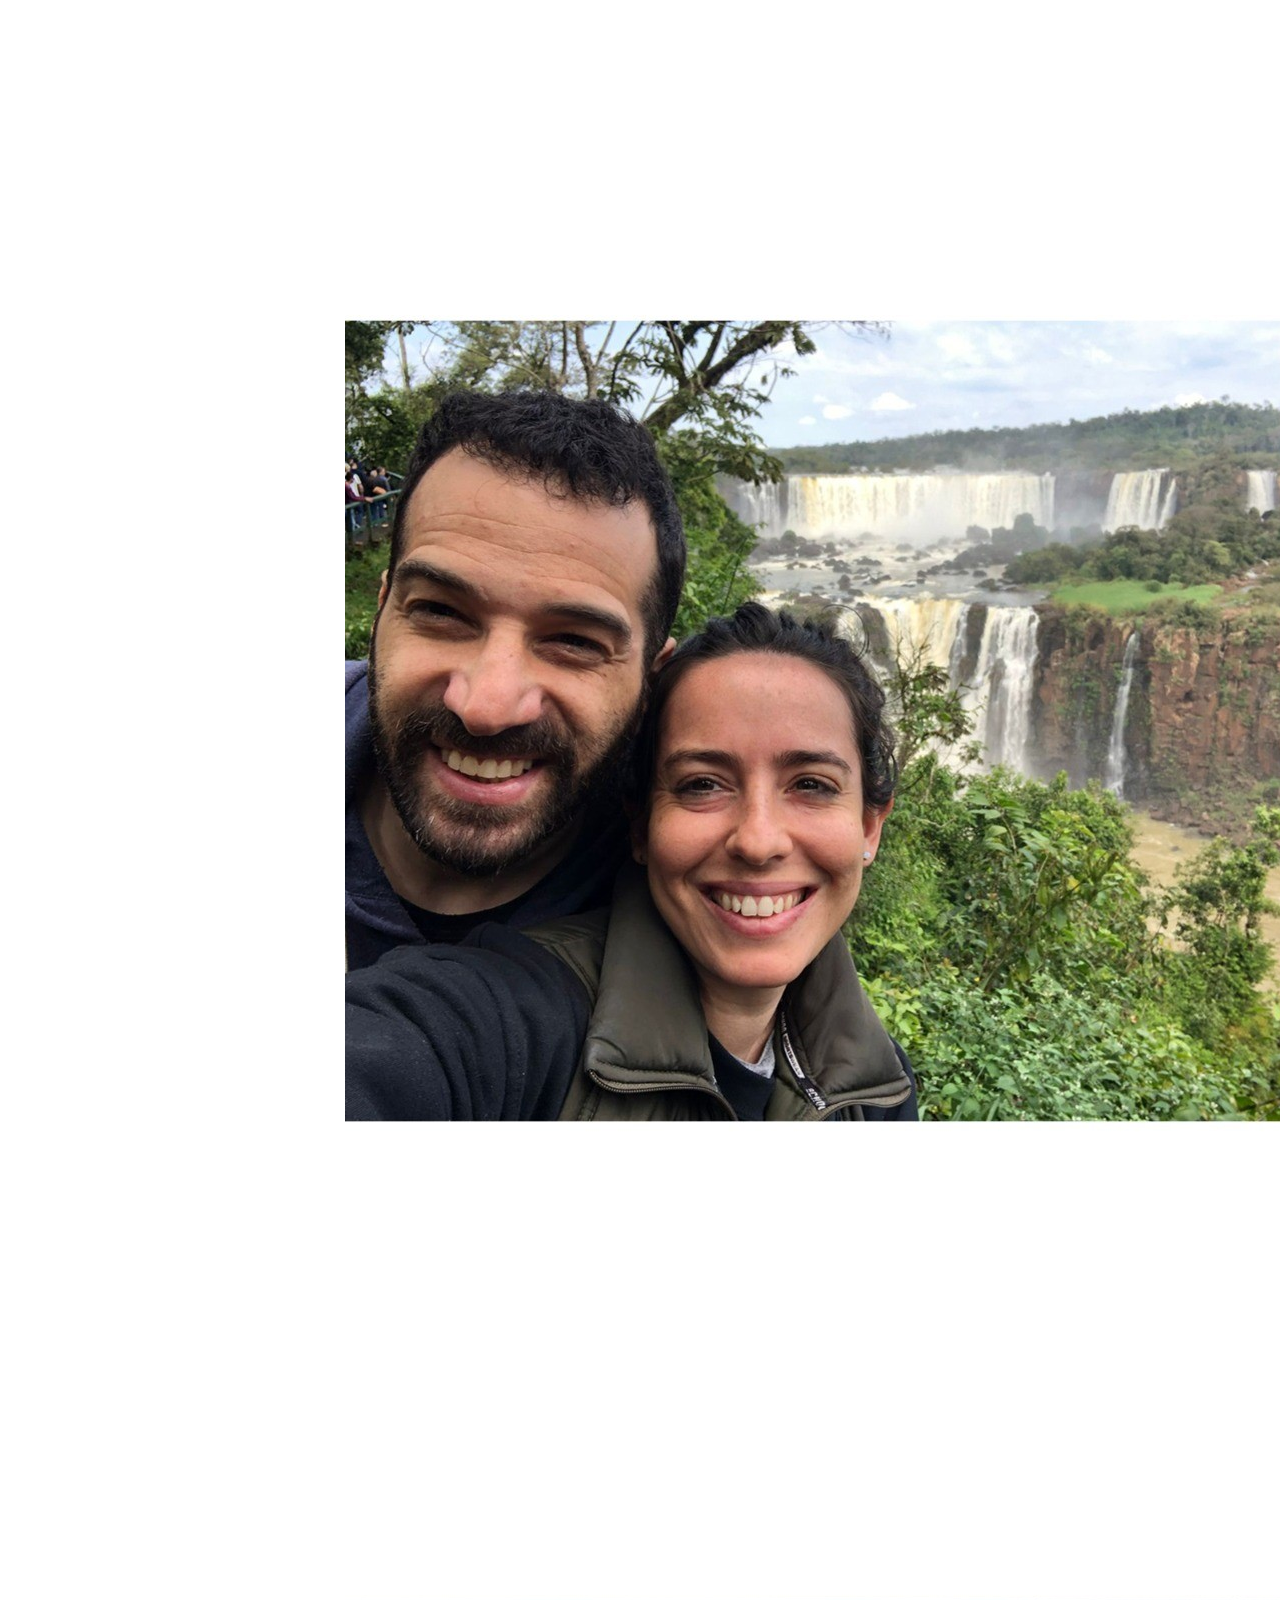
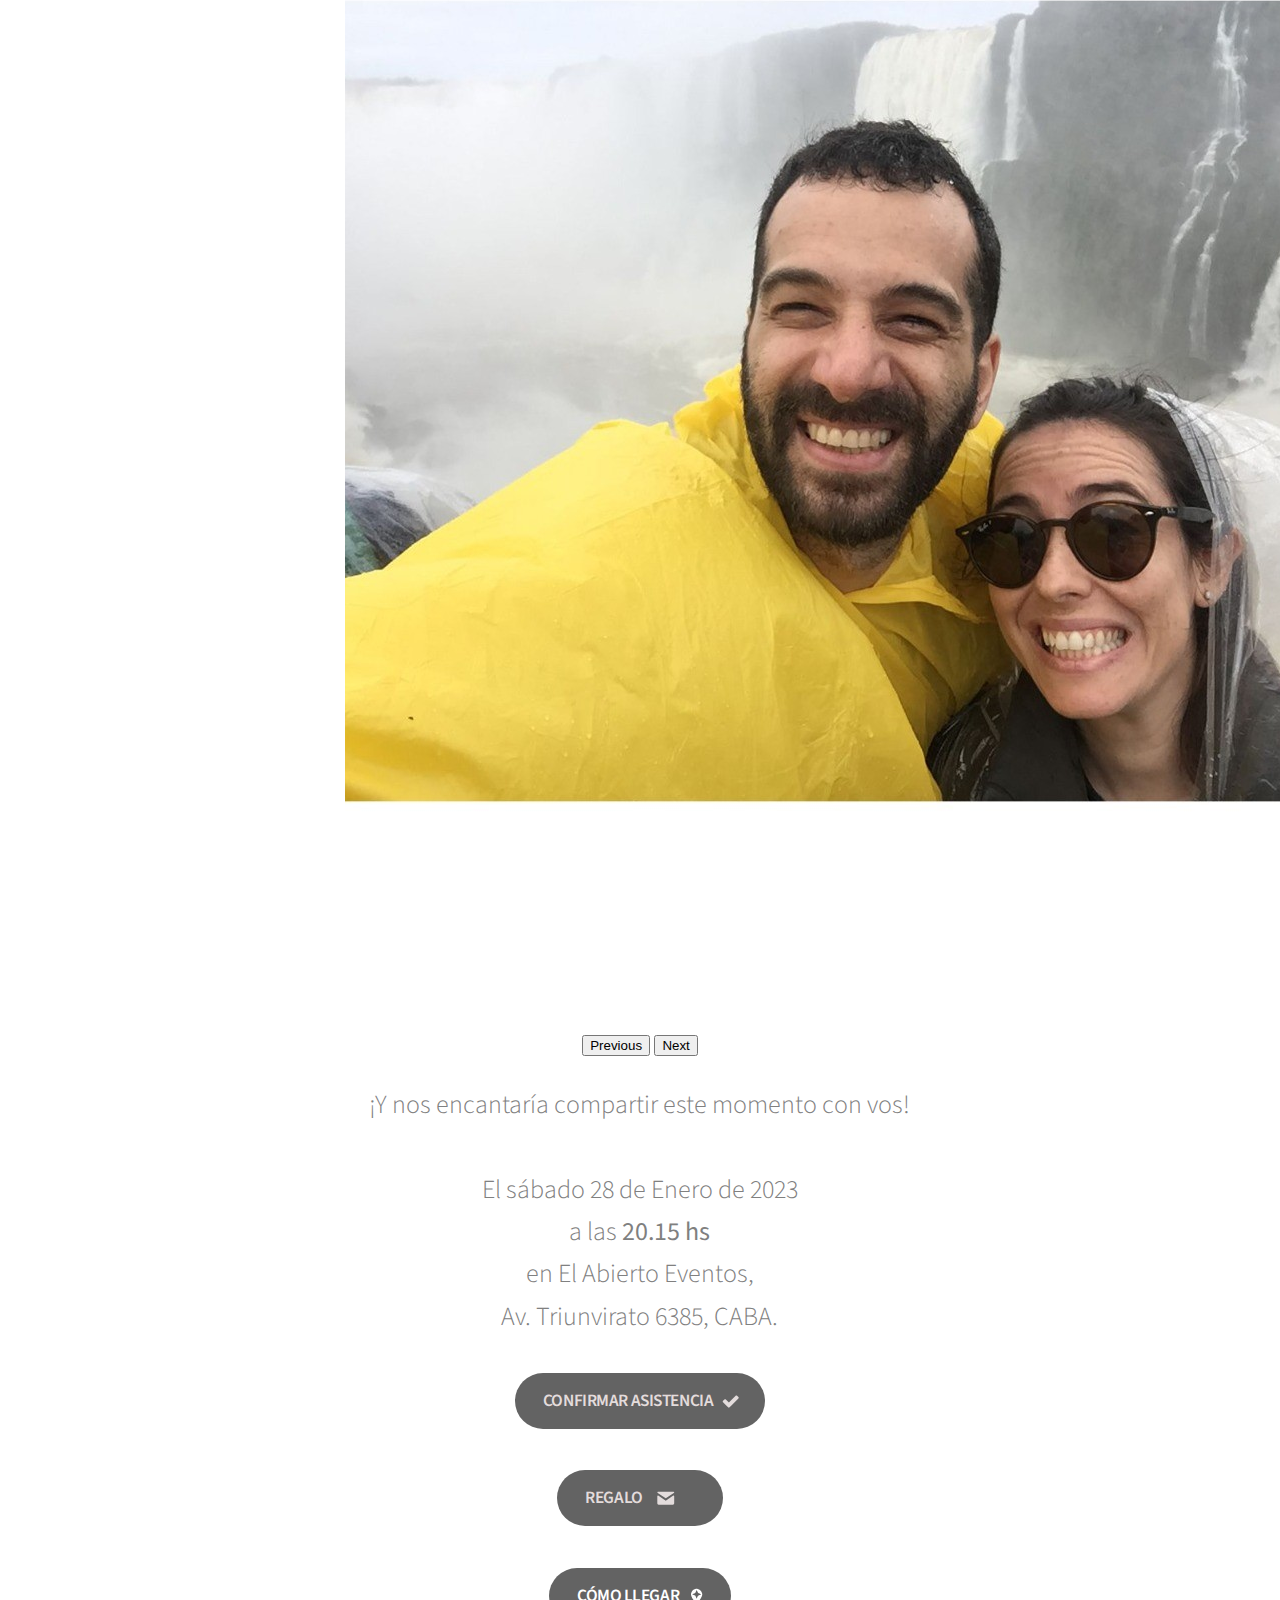
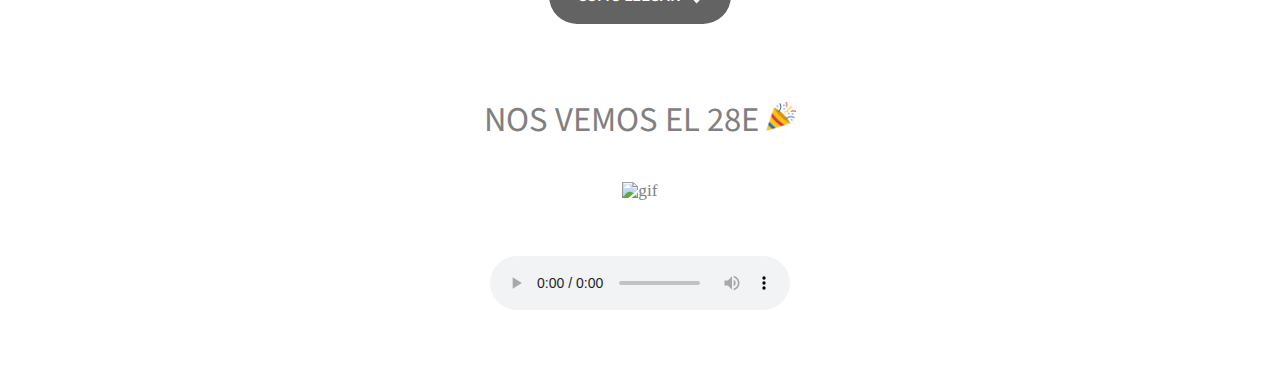
==== commit 669f34e0: "prueba 58" ====
--- a/index.html
+++ b/index.html
@@ -939,7 +939,6 @@
 .sobreFotos img {
     width: 25rem;
     height: 18.75em;
-    margin-bottom: 5rem;
 }
 
 .sobreTexto h2 {
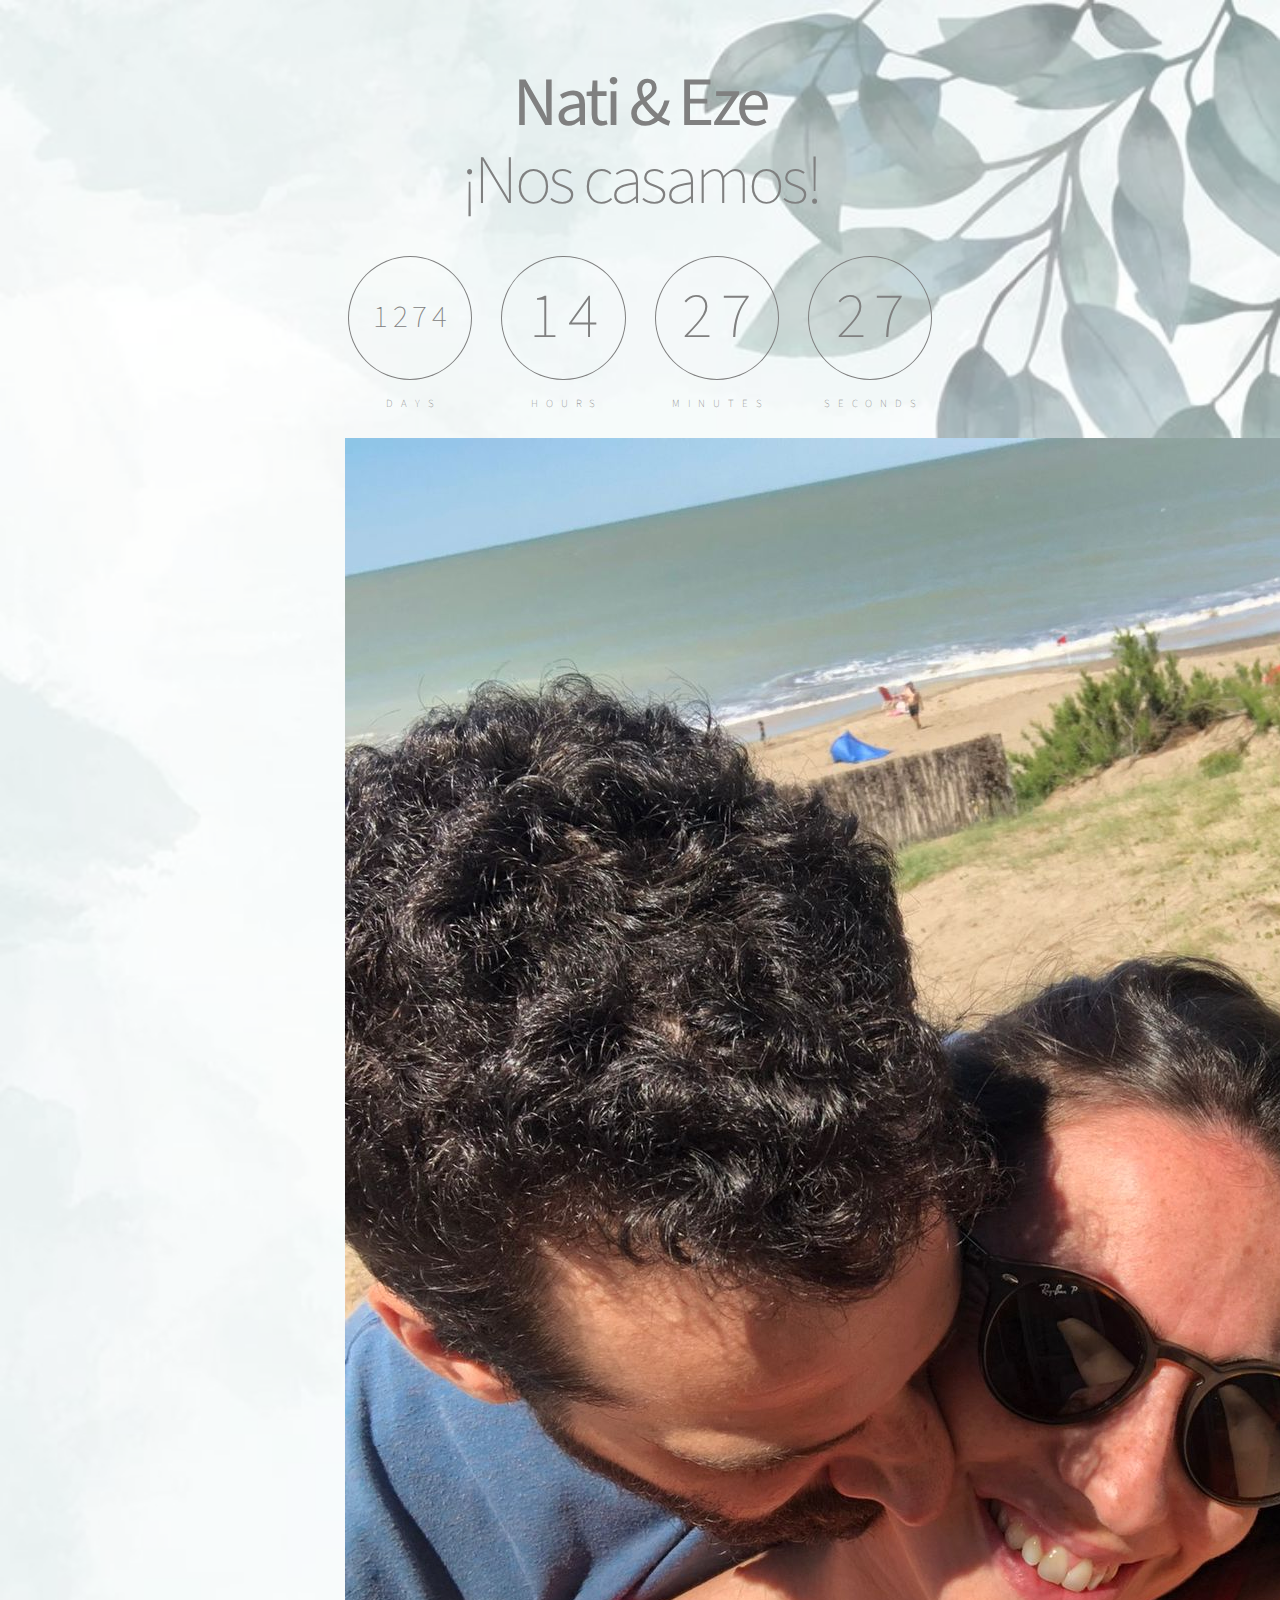
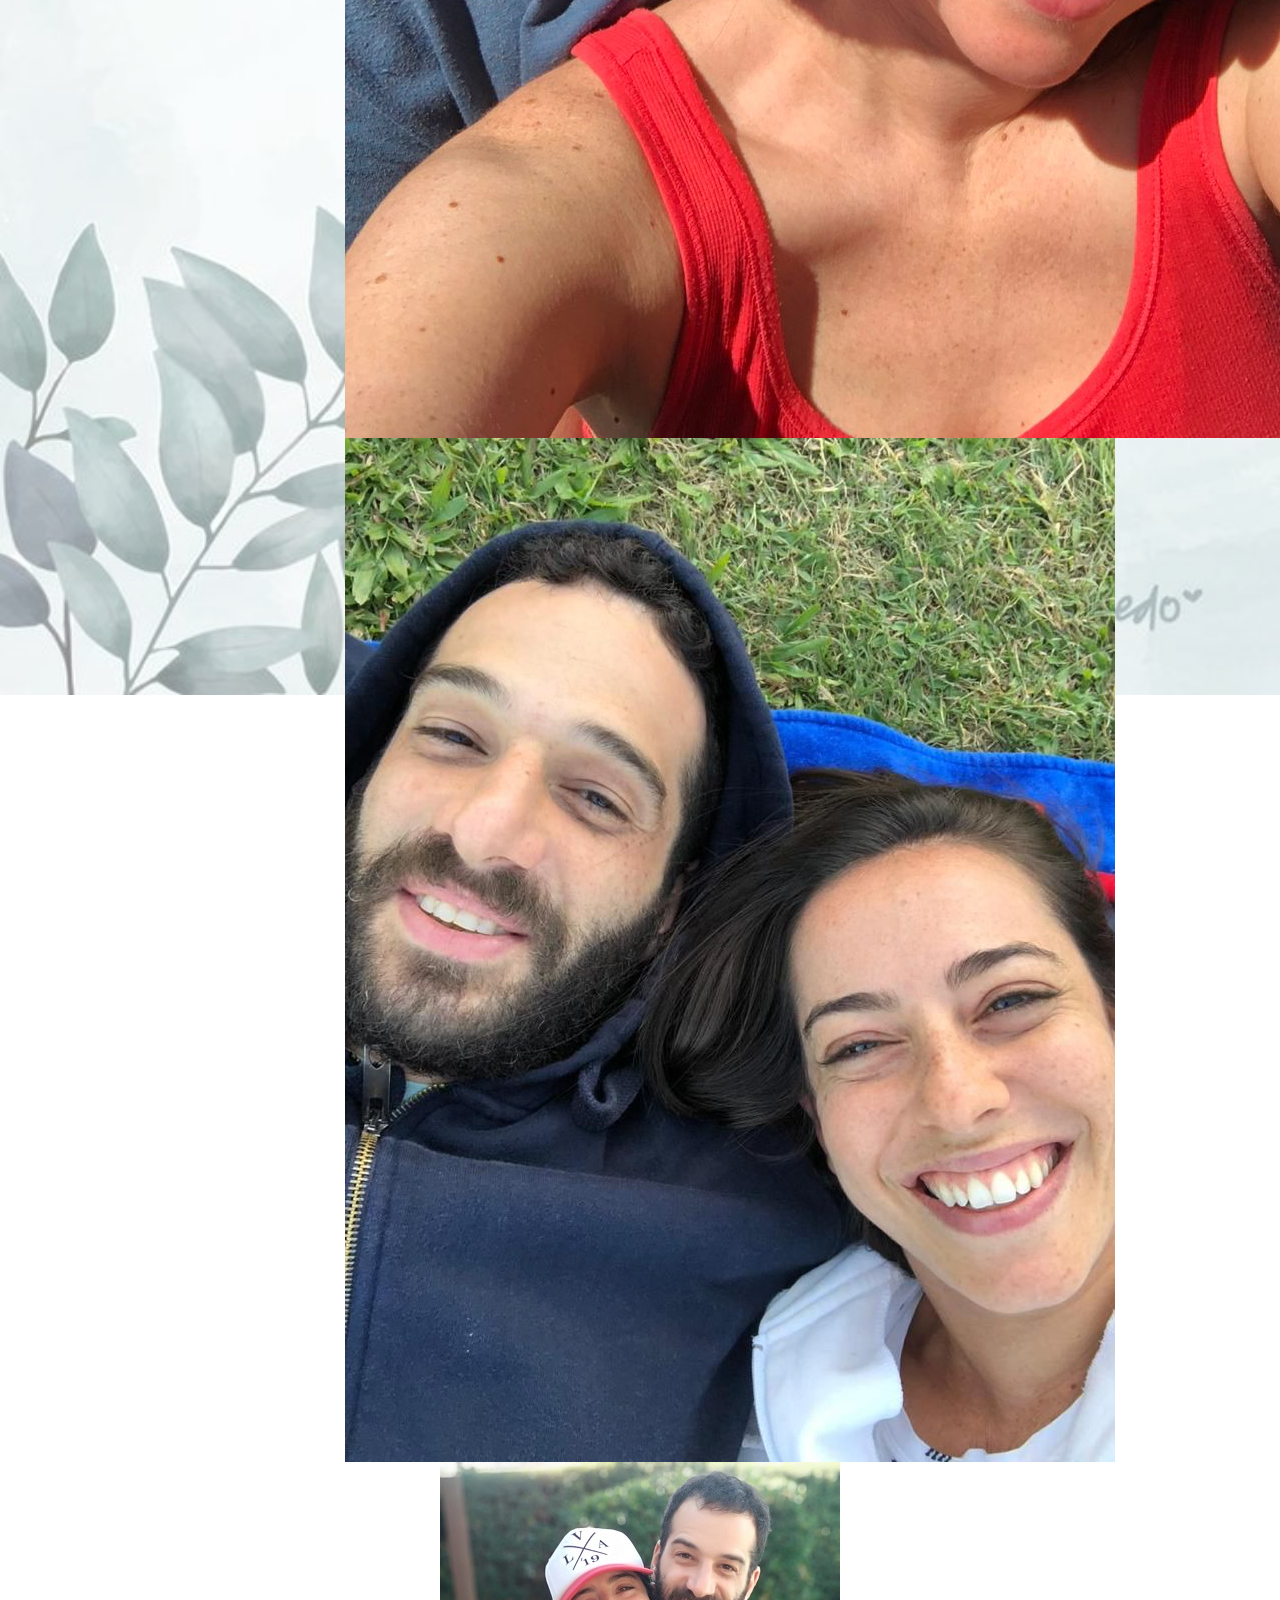
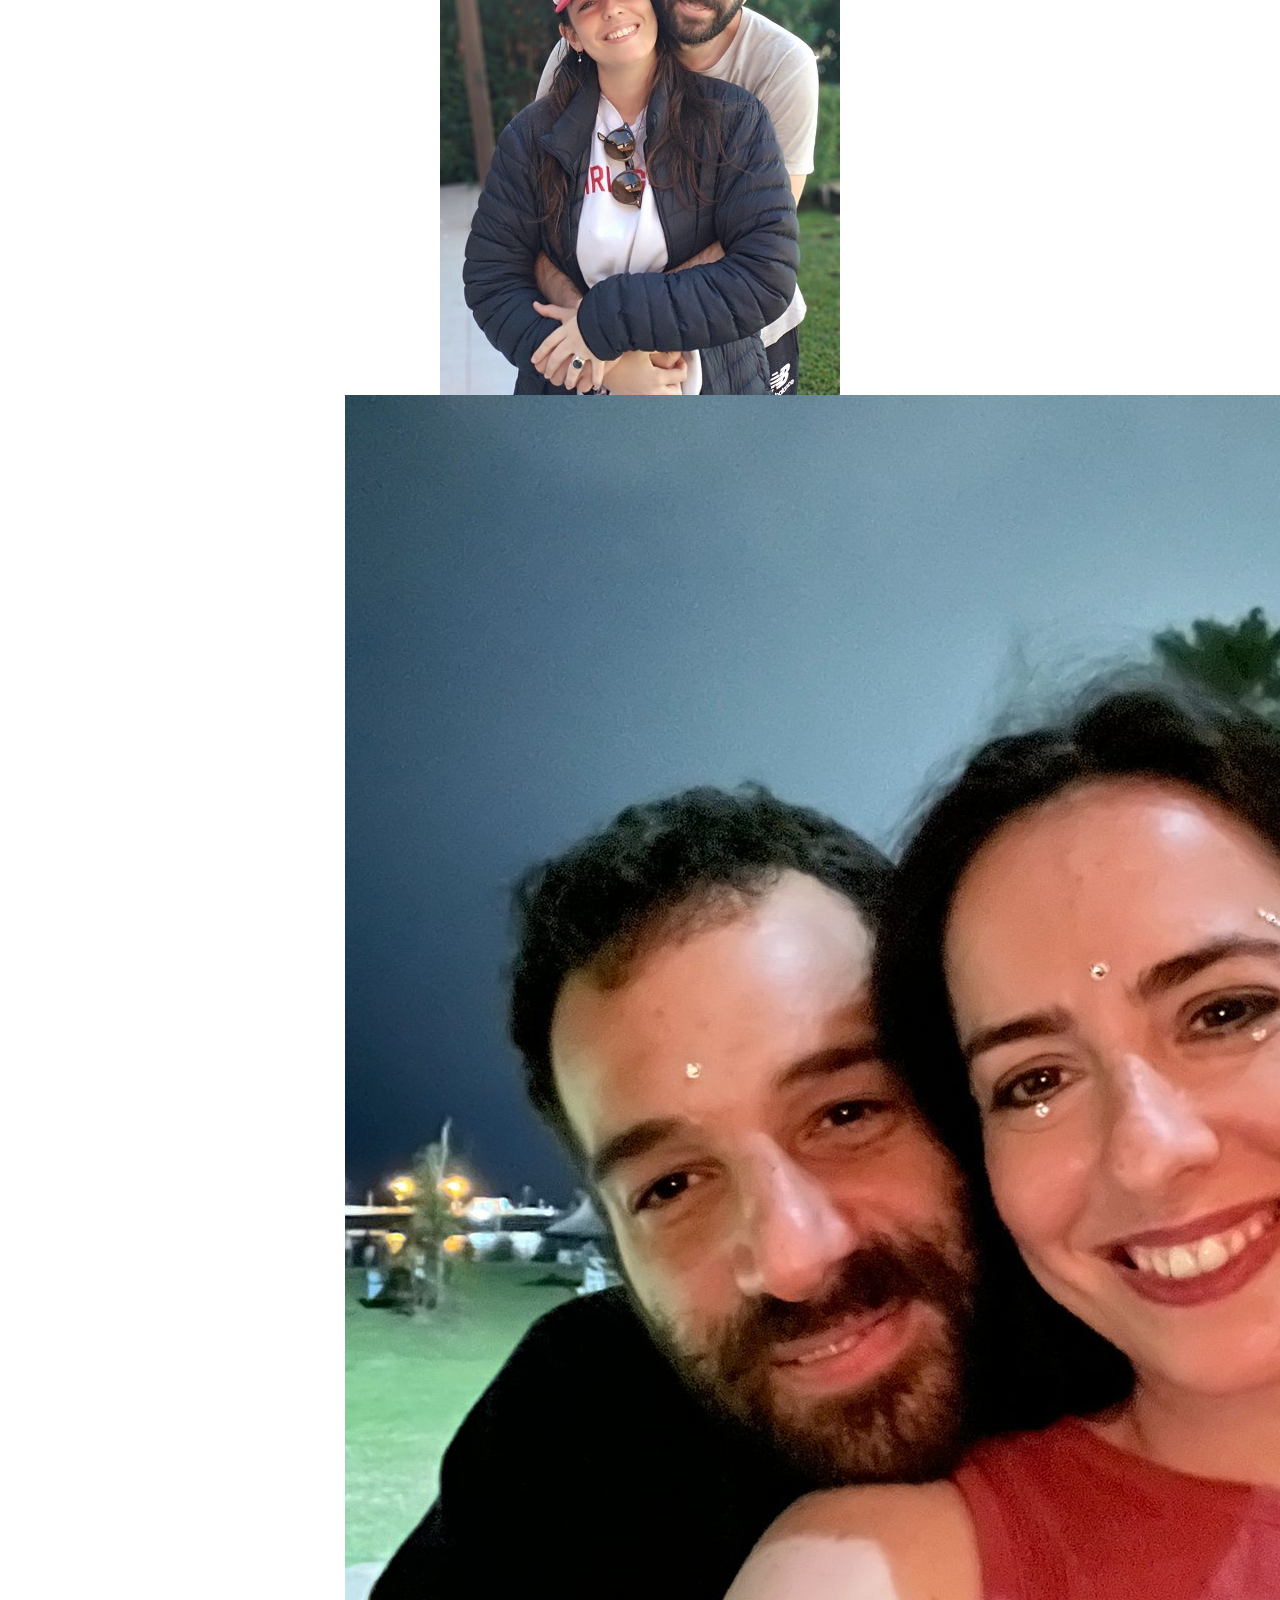
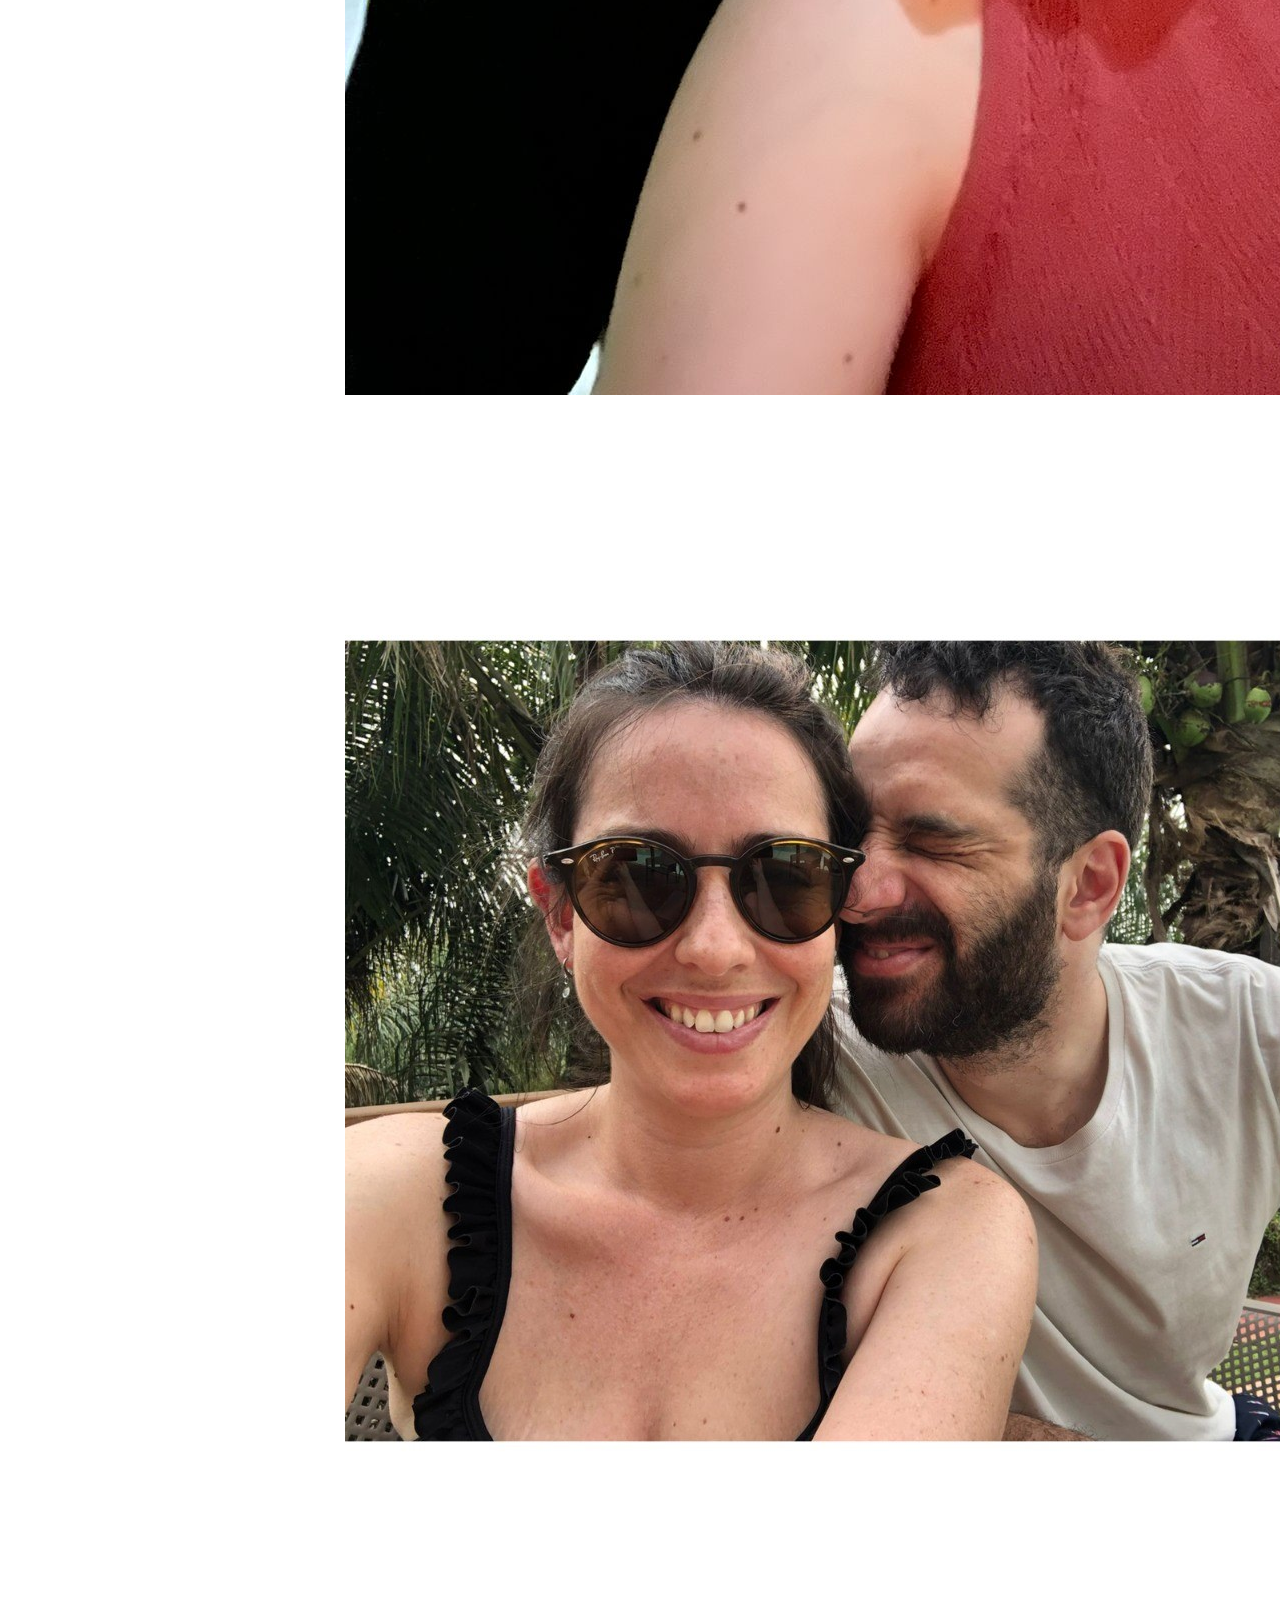
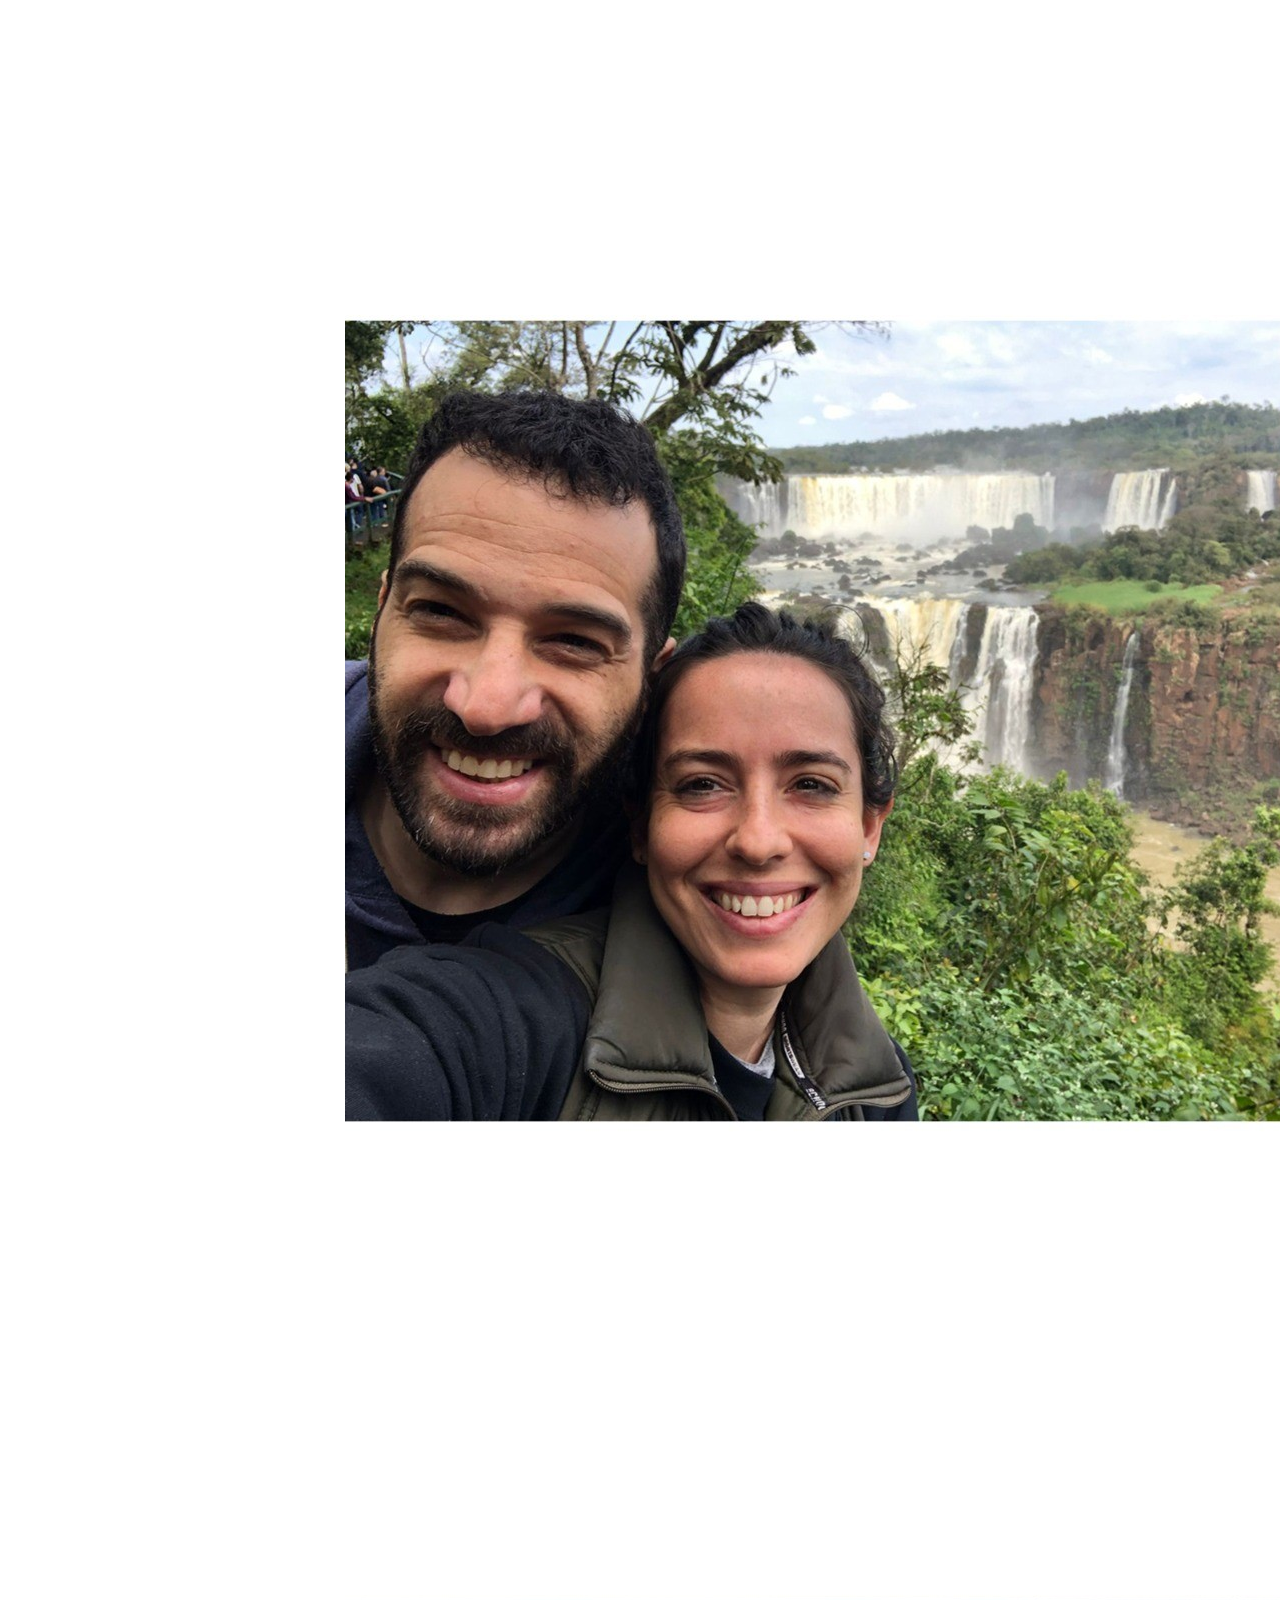
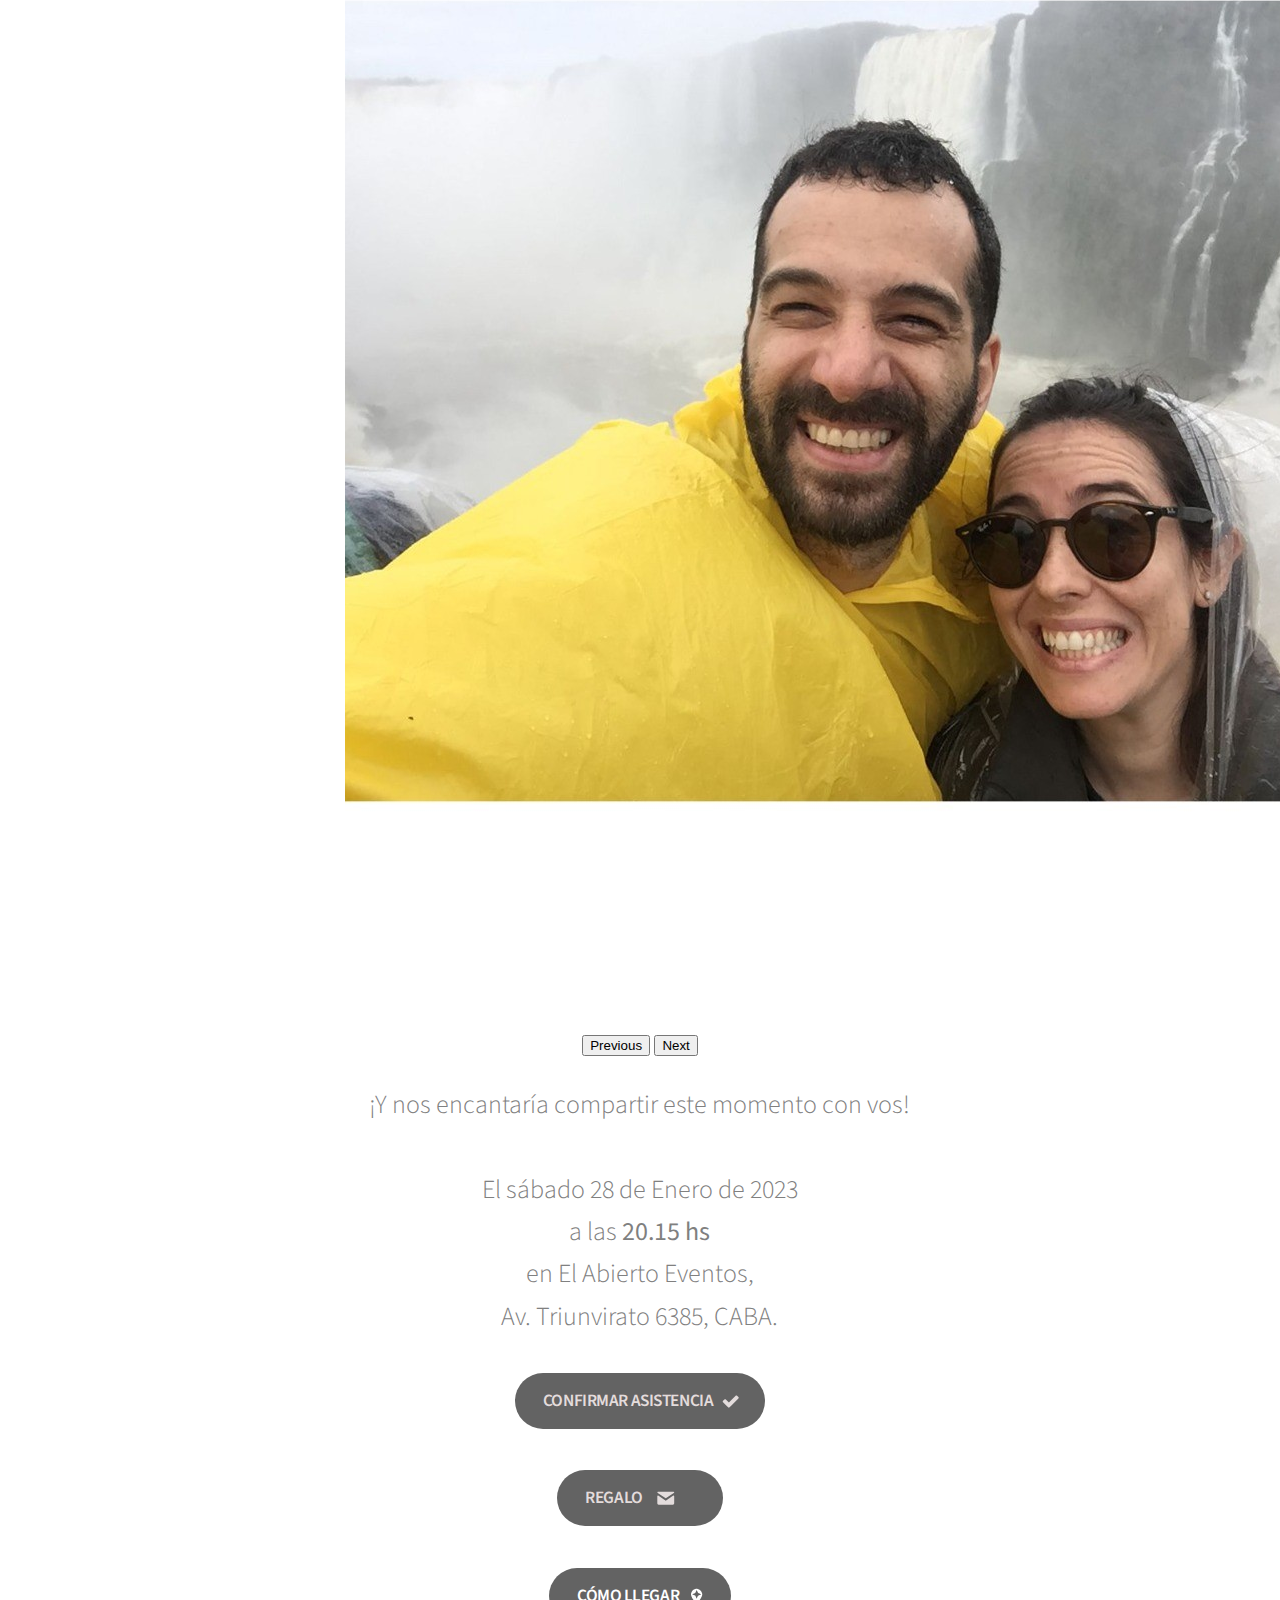
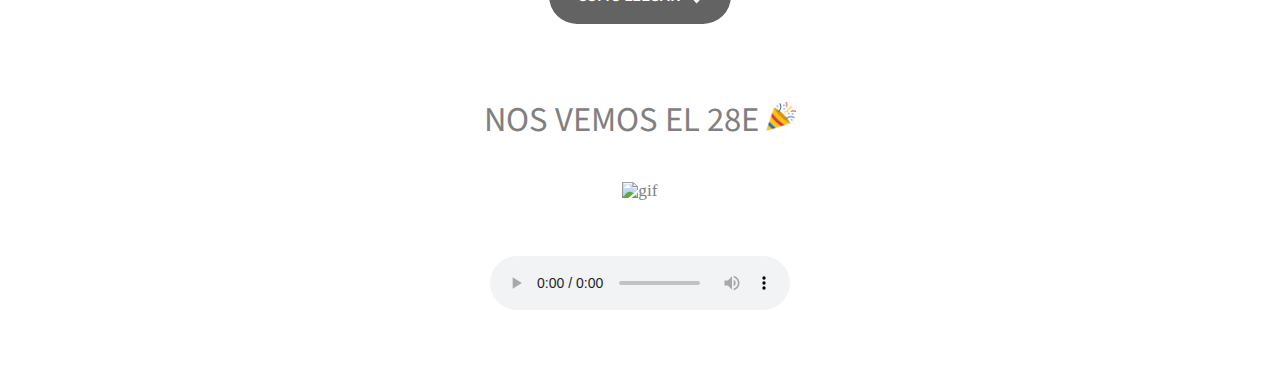
==== commit edb0b720: "60" ====
--- a/index.html
+++ b/index.html
@@ -1360,6 +1360,20 @@
         max-width: 15.625rem;
         text-align: center;
     }
+    
+    .sobreRegalo::before {
+            content: "";
+            display: block;
+            position: fixed;
+            top: 0;
+            left: 0;
+            z-index: -10;
+            background: url(../assets/img/fondo-de-pantalla.jpeg);
+            background-position: 0% 0%, center;
+            background-repeat: no-repeat;
+            background-size: cover;
+            opacity: 0.4;
+        }
         }
     </style><noscript>
         <style>
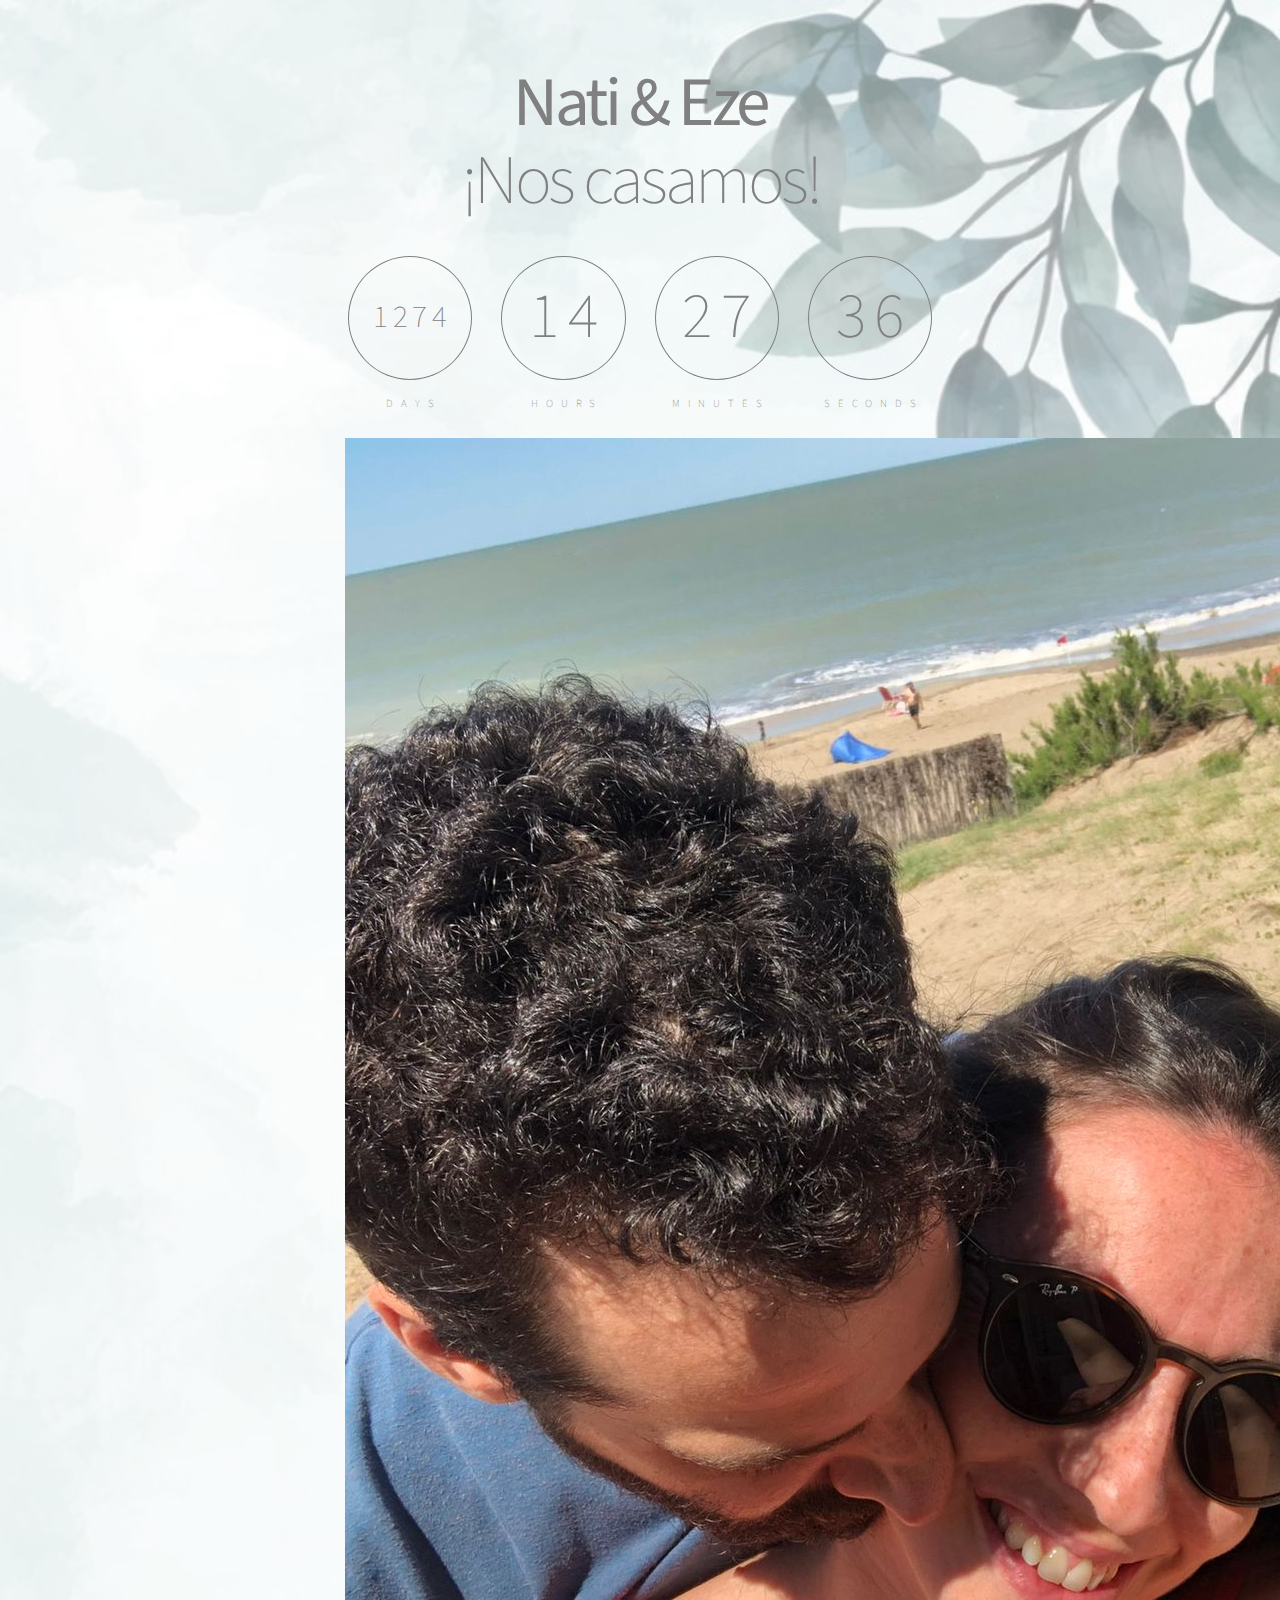
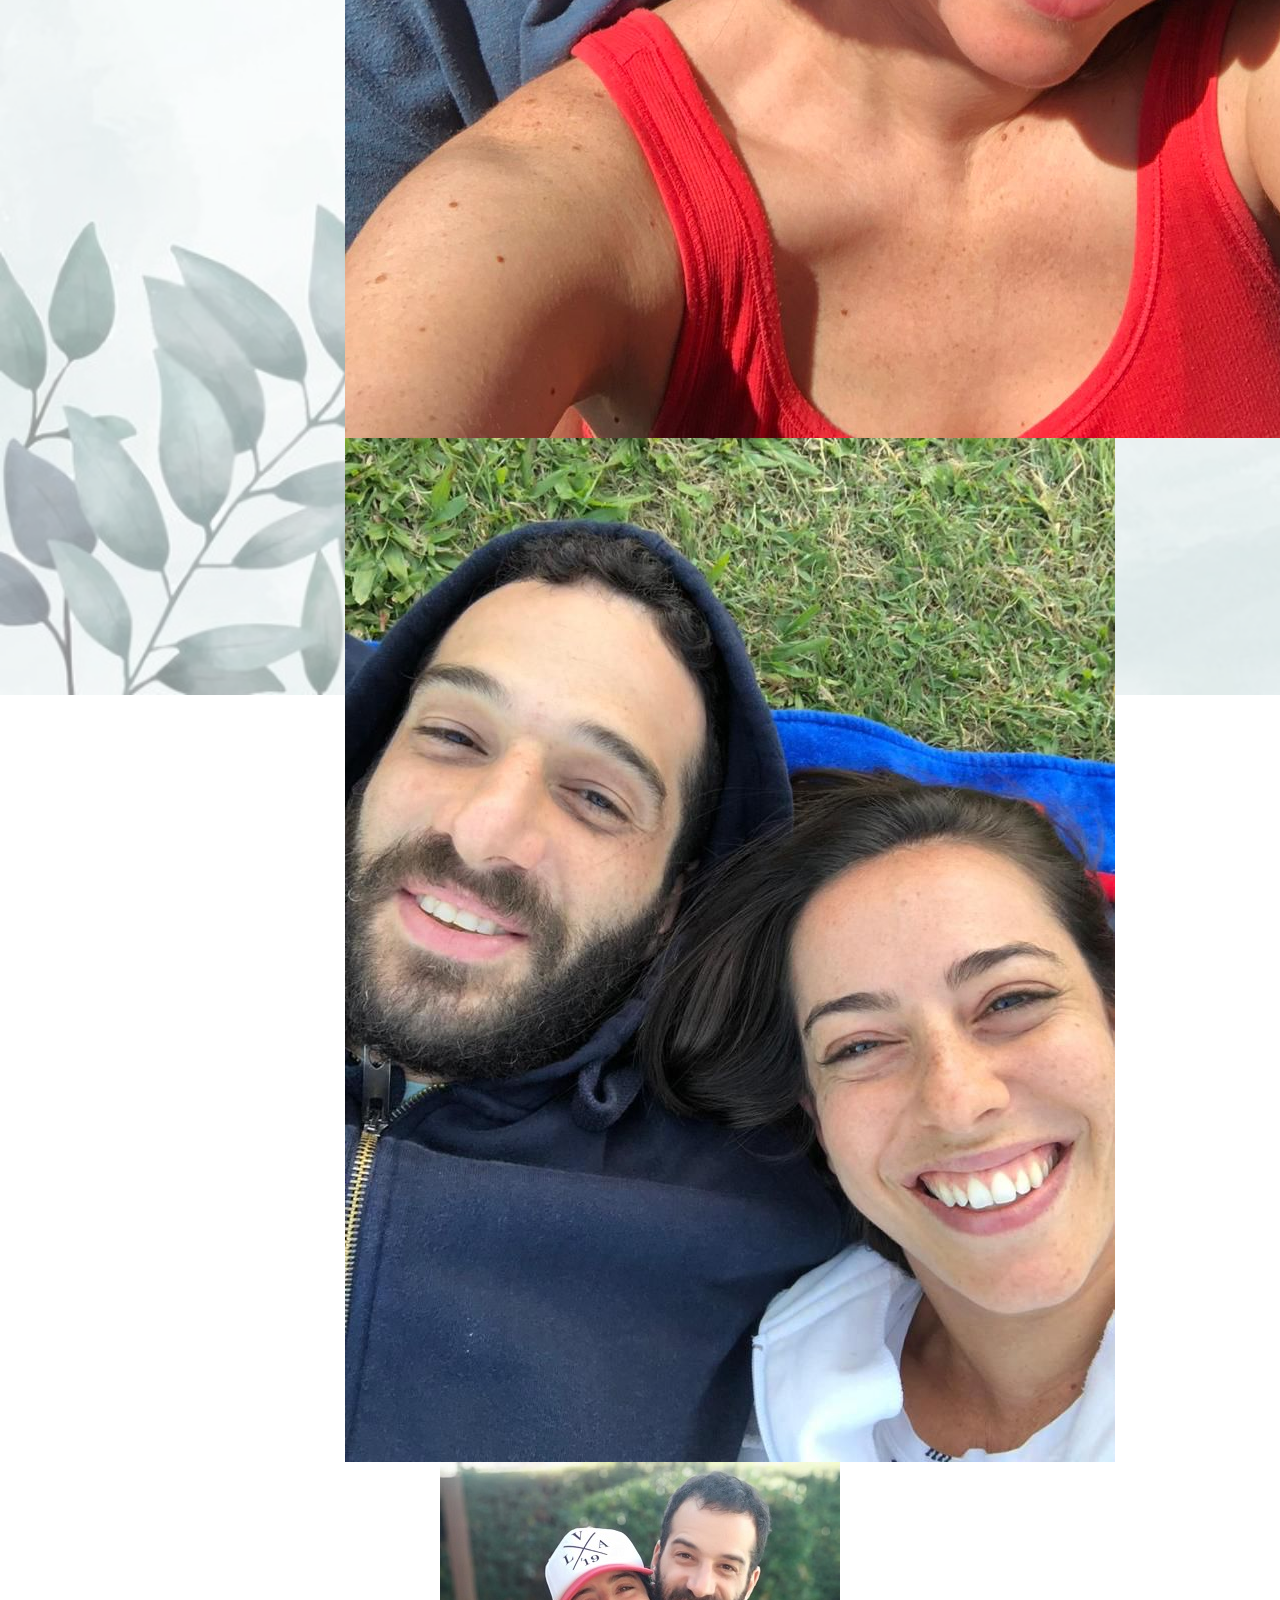
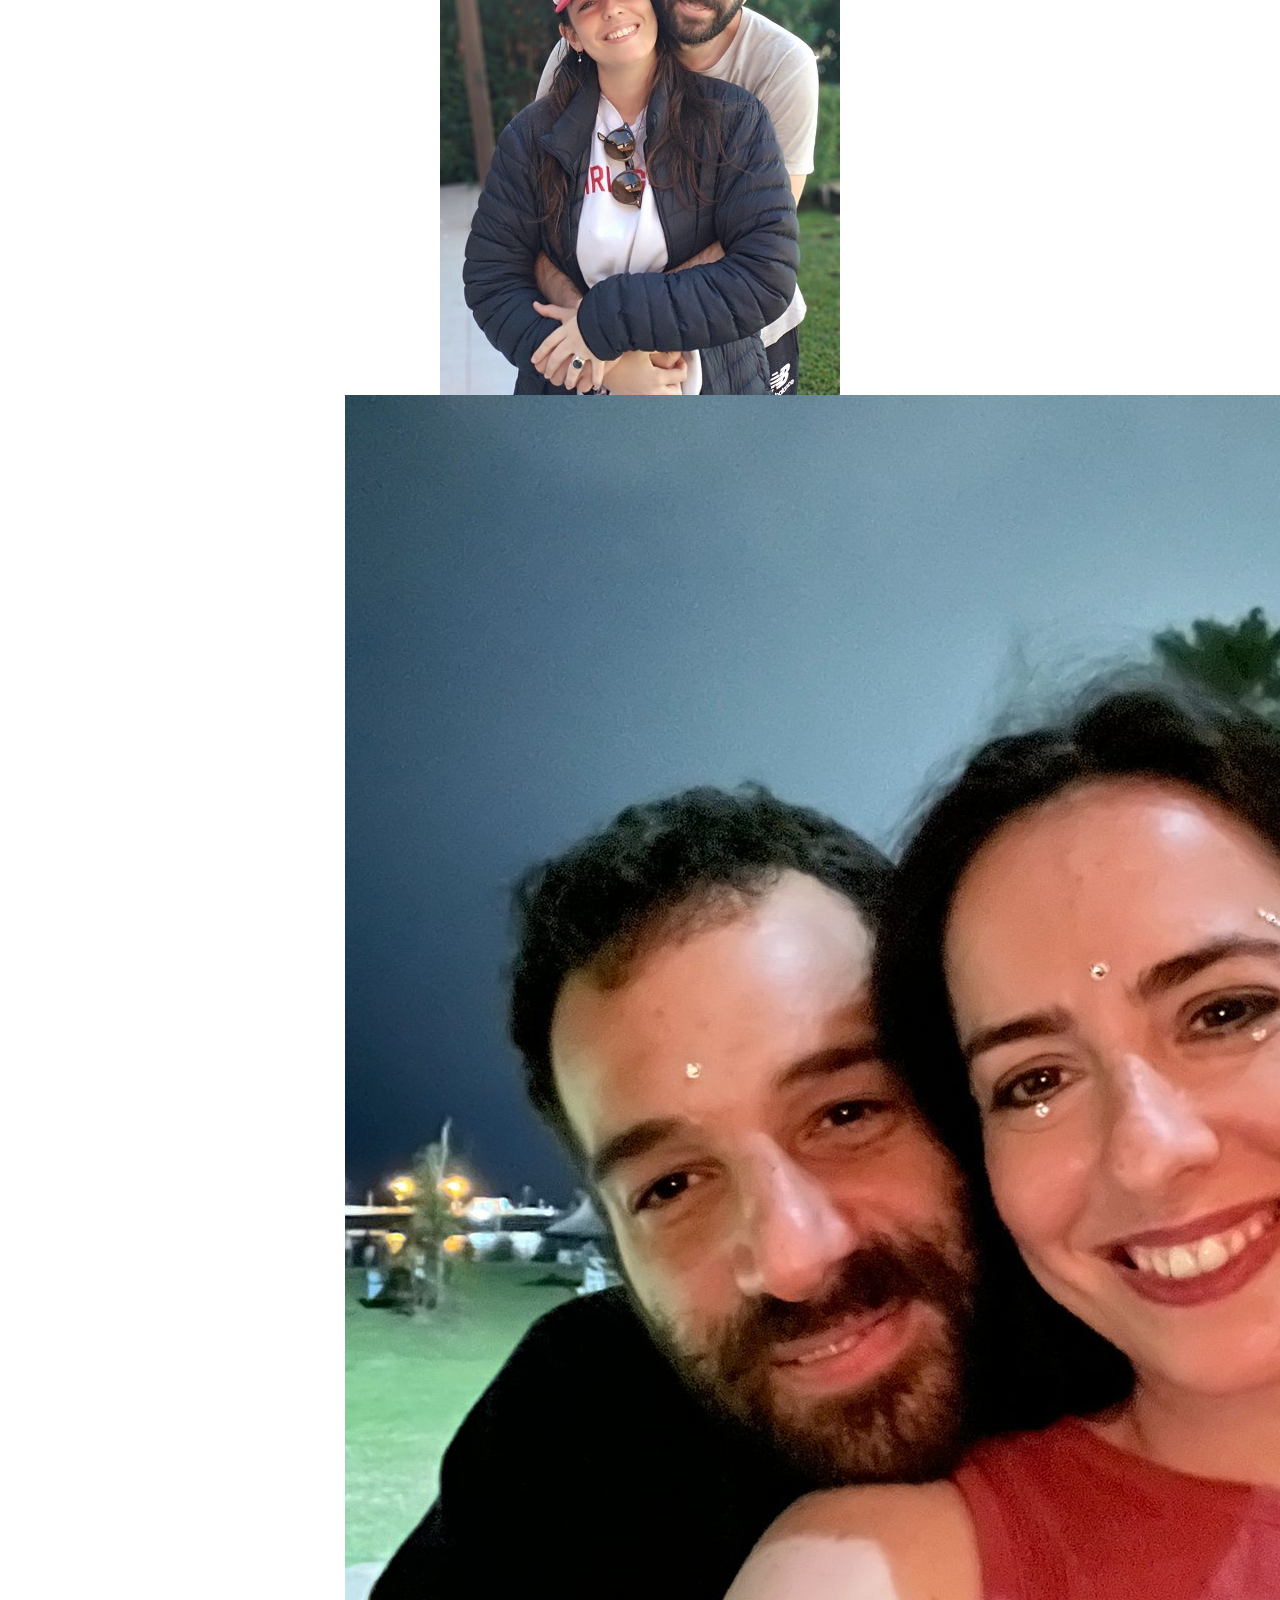
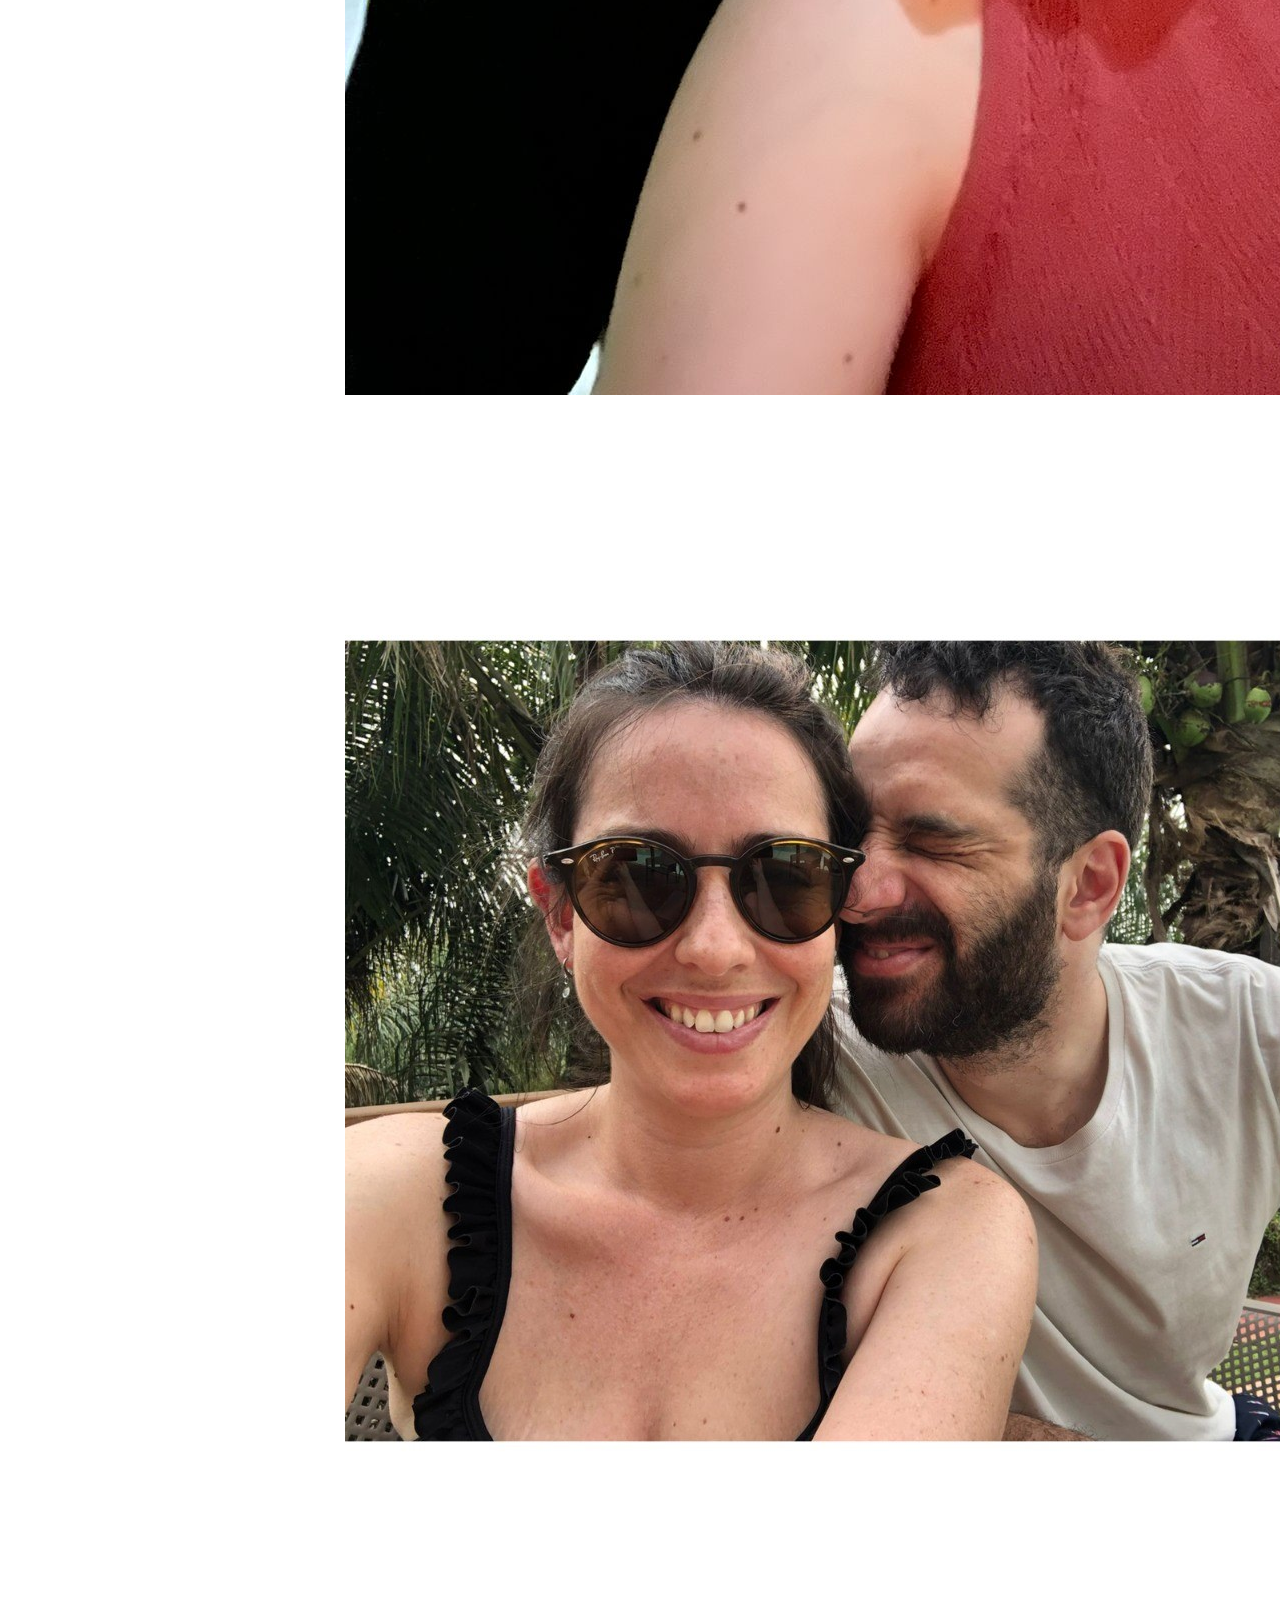
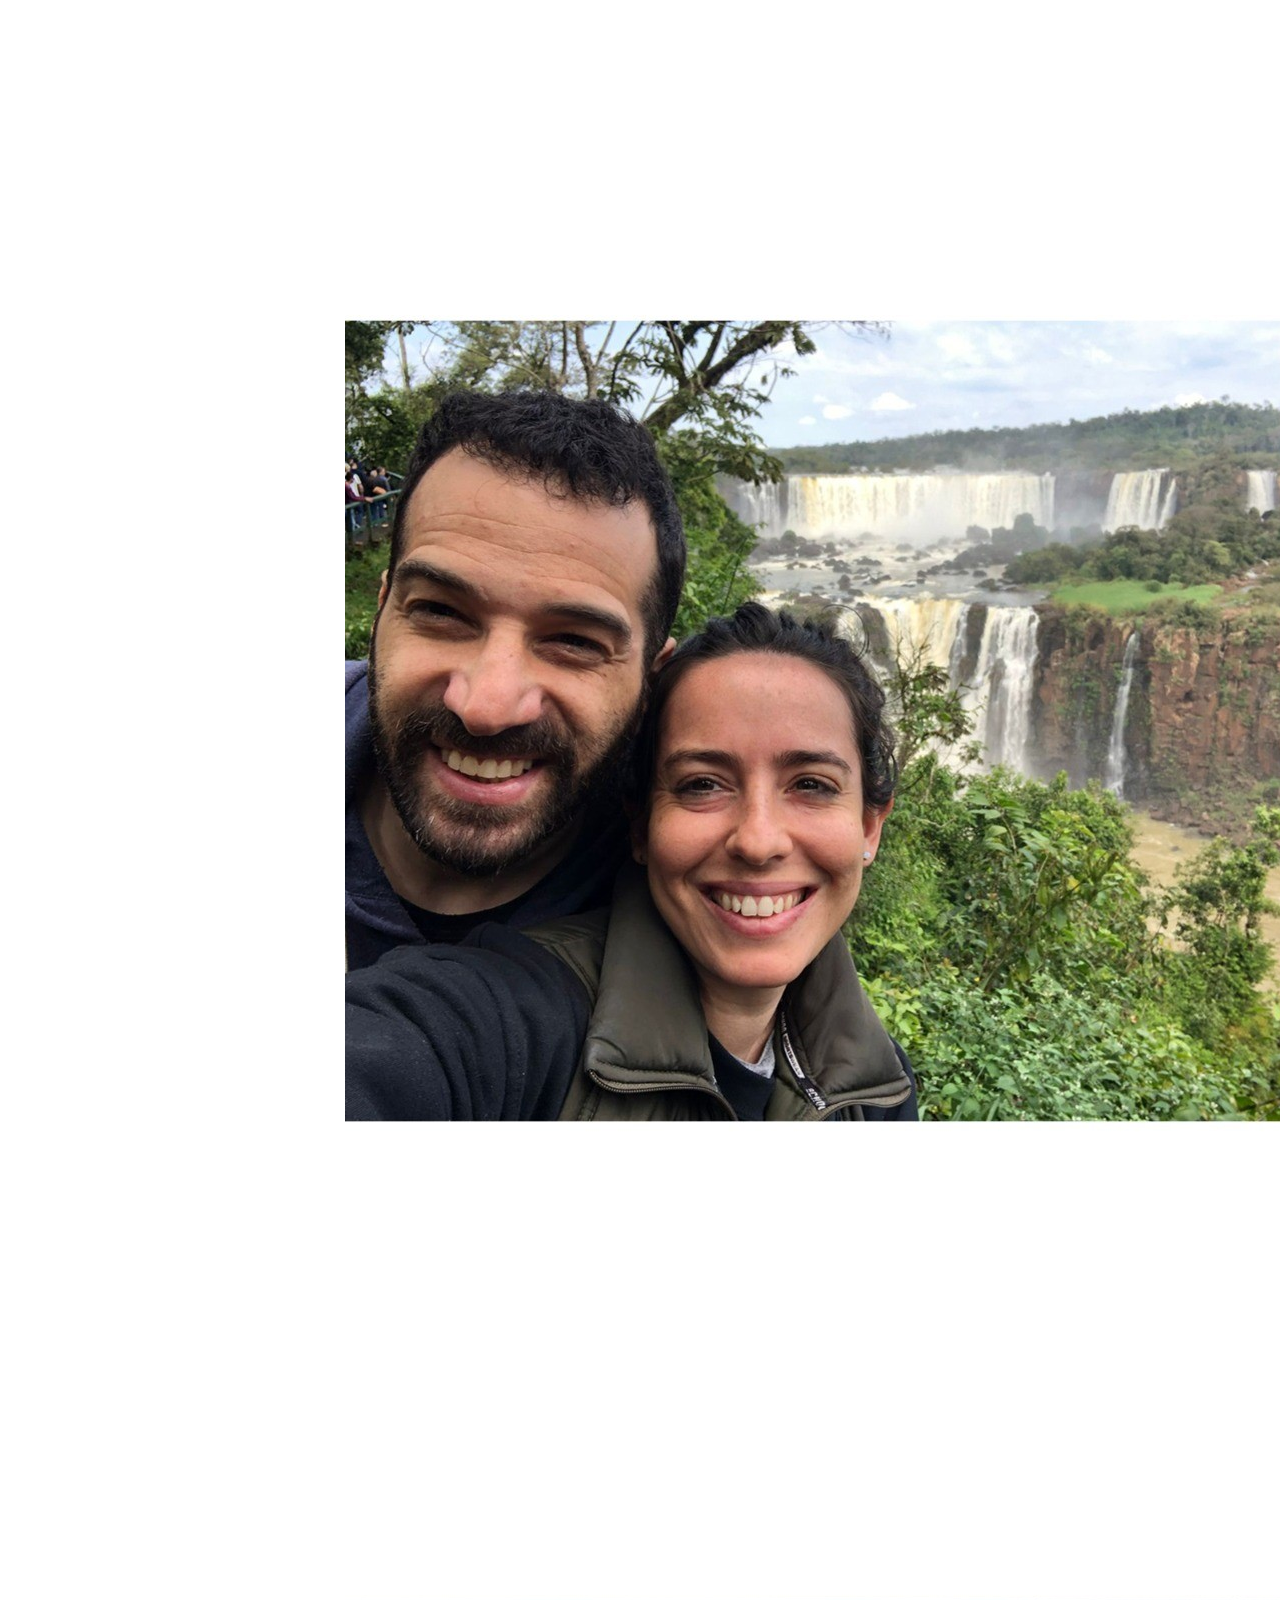
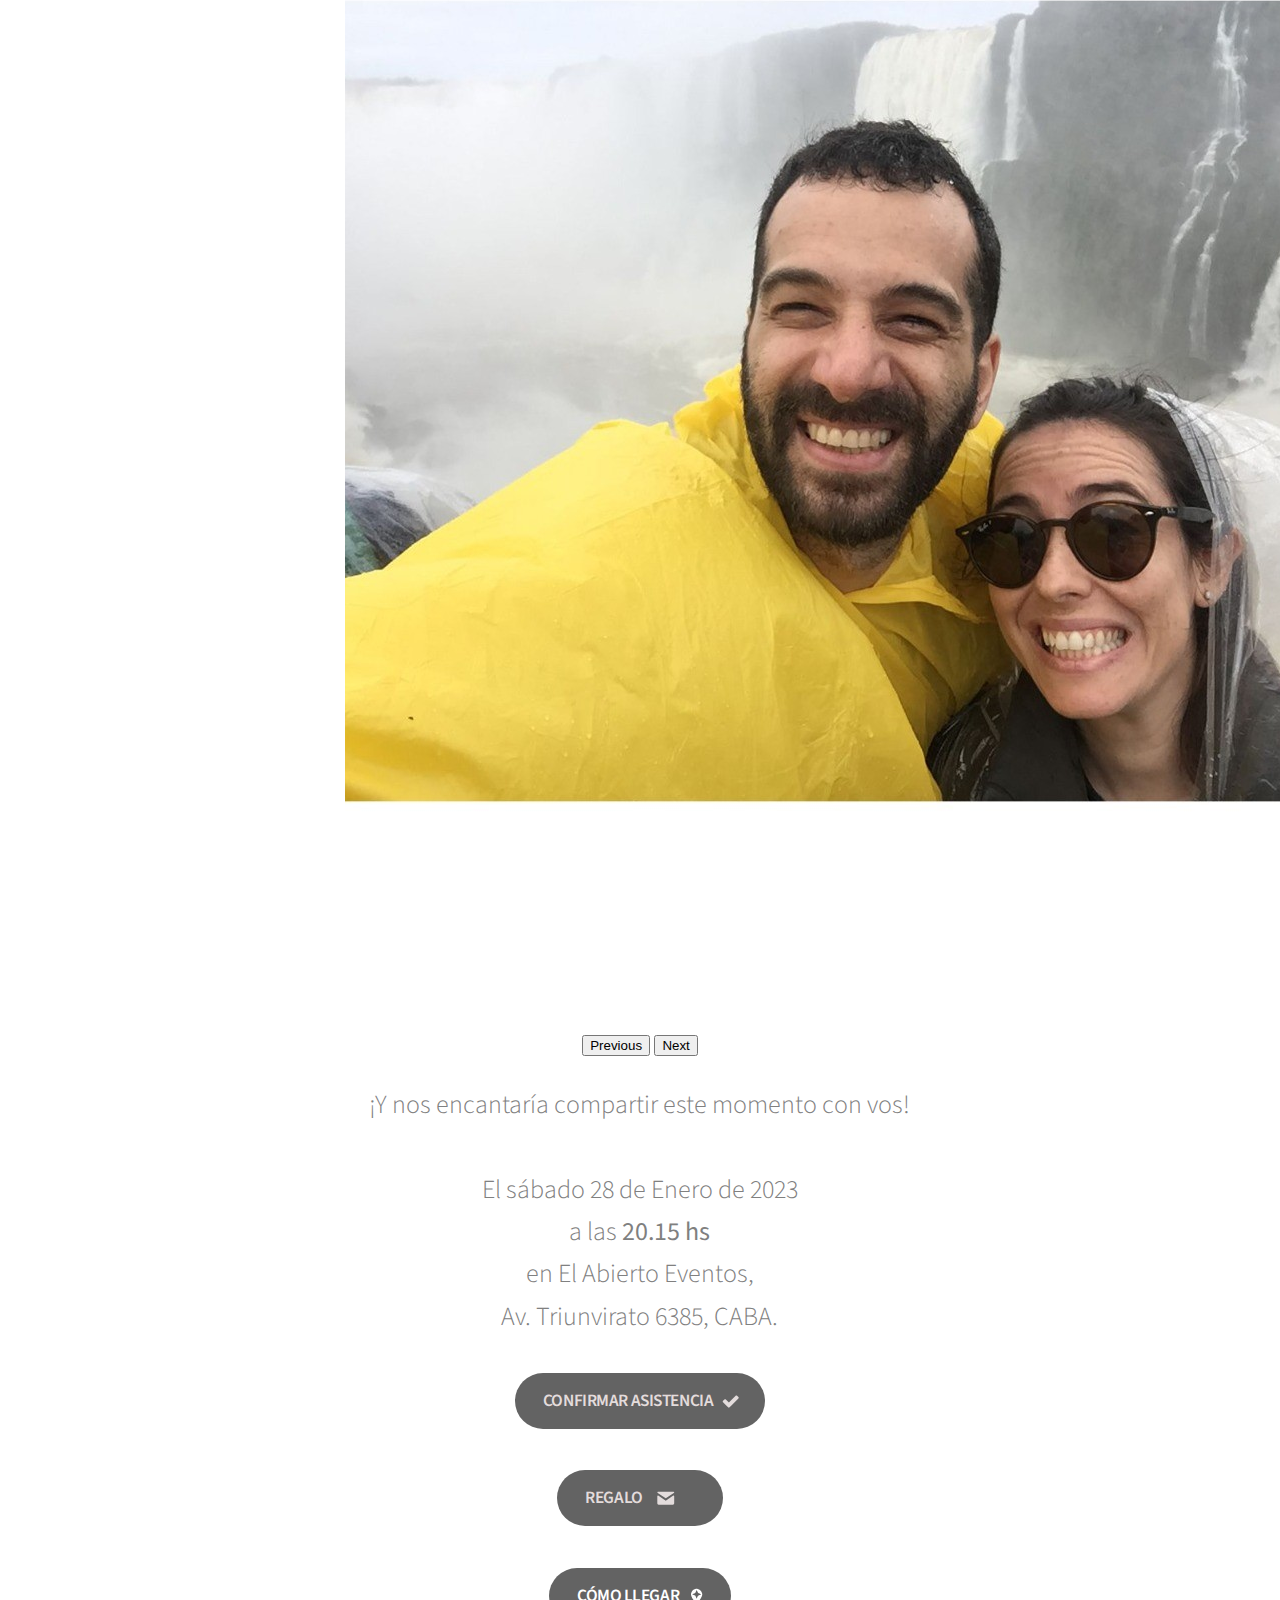
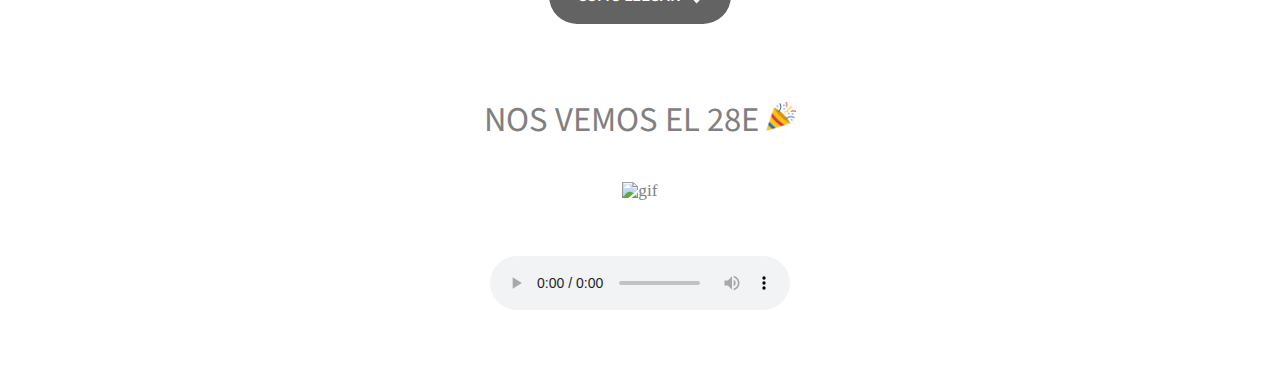
==== commit 7ea074d0: "prueba 75" ====
--- a/index.html
+++ b/index.html
@@ -7,6 +7,7 @@
     <meta property="og:title" content="Nati y Eze">
     <meta property="og:type" content="website">
     <meta property="og:description" content="casamiento">
+    <meta property="og:image" content="https://photos.google.com/photo/AF1QipNo6_CMidGHn8r-E4gbRunAdDsv31NM5tzCGn8g">
     <meta property="og:image:type" content="image/jpeg">
     <meta property="og:image:width" content="1280">
     <meta property="og:image:height" content="800">
@@ -235,7 +236,7 @@
             bottom: 0;
             right: 0;
             background-attachment: fixed;
-            background-image: url(./assets/img/fondo-de-pantalla.jpeg);
+            background-image: url(./assets/img/fondo-natalia-sin-name.jpg);
             background-position: 0% 0%, center;
             background-repeat: no-repeat;
             background-size: cover;
@@ -1234,7 +1235,7 @@
             top: 0;
             left: 0;
             z-index: -10;
-            background: url(./assets/img/fondo-de-pantalla.jpeg);
+            background: url(./assets/img/fondo-natalia-sin-name.jpg);
             background-position: 0% 0%, center;
             background-repeat: no-repeat;
             background-size: cover;
@@ -1248,7 +1249,7 @@
             top: 0;
             left: 0;
             z-index: -10;
-            background: url(../assets/img/fondo-de-pantalla.jpeg);
+            background: url(../assets/img/fondo-natalia-sin-name.jpg);
             background-position: 0% 0%, center;
             background-repeat: no-repeat;
             background-size: cover;
@@ -1474,25 +1475,25 @@
                 <div id="carouselExampleControls" class="carousel slide" data-bs-ride="carousel">
                     <div class="carousel-inner">
                       <div class="carousel-item active">
-                        <img src="./assets/img/eze-y-nati-5.jpeg" class="d-block w-100 opacity-50" alt="...">
+                        <img src="./assets/img/eze-y-nati-5.jpeg" class="d-block w-100 opacity-75" alt="...">
                       </div>
                       <div class="carousel-item">
-                        <img src="./assets/img/eze-y-nati-7.jpeg" class="d-block w-100 opacity-50" alt="...">
+                        <img src="./assets/img/eze-y-nati-7.jpeg" class="d-block w-100 opacity-75" alt="...">
                       </div>
                       <div class="carousel-item">
-                        <img src="./assets/img/eze-y-nati-3.jpeg" class="d-block w-100 opacity-50" alt="...">
+                        <img src="./assets/img/eze-y-nati-3.jpeg" class="d-block w-100 opacity-75" alt="...">
                       </div>
                       <div class="carousel-item">
-                        <img src="./assets/img/foto-final.jpg" class="d-block w-100 opacity-50" alt="...">
+                        <img src="./assets/img/foto-final.jpg" class="d-block w-100 opacity-75" alt="...">
                       </div>
                       <div class="carousel-item">
-                        <img src="./assets/img/foto-final-3.jpg" class="d-block w-100 opacity-50" alt="...">
+                        <img src="./assets/img/foto-final-3.jpg" class="d-block w-100 opacity-75" alt="...">
                       </div>
                       <div class="carousel-item">
-                        <img src="./assets/img/foto-final-4.jpg" class="d-block w-100 opacity-50" alt="...">
+                        <img src="./assets/img/foto-final-4.jpg" class="d-block w-100 opacity-75" alt="...">
                       </div>
                       <div class="carousel-item">
-                        <img src="./assets/img/foto-final-5.jpg" class="d-block w-100 opacity-50" alt="...">
+                        <img src="./assets/img/foto-final-5.jpg" class="d-block w-100 opacity-75" alt="...">
                       </div>
                     </div>
                     <button class="carousel-control-prev" type="button" data-bs-target="#carouselExampleControls" data-bs-slide="prev">
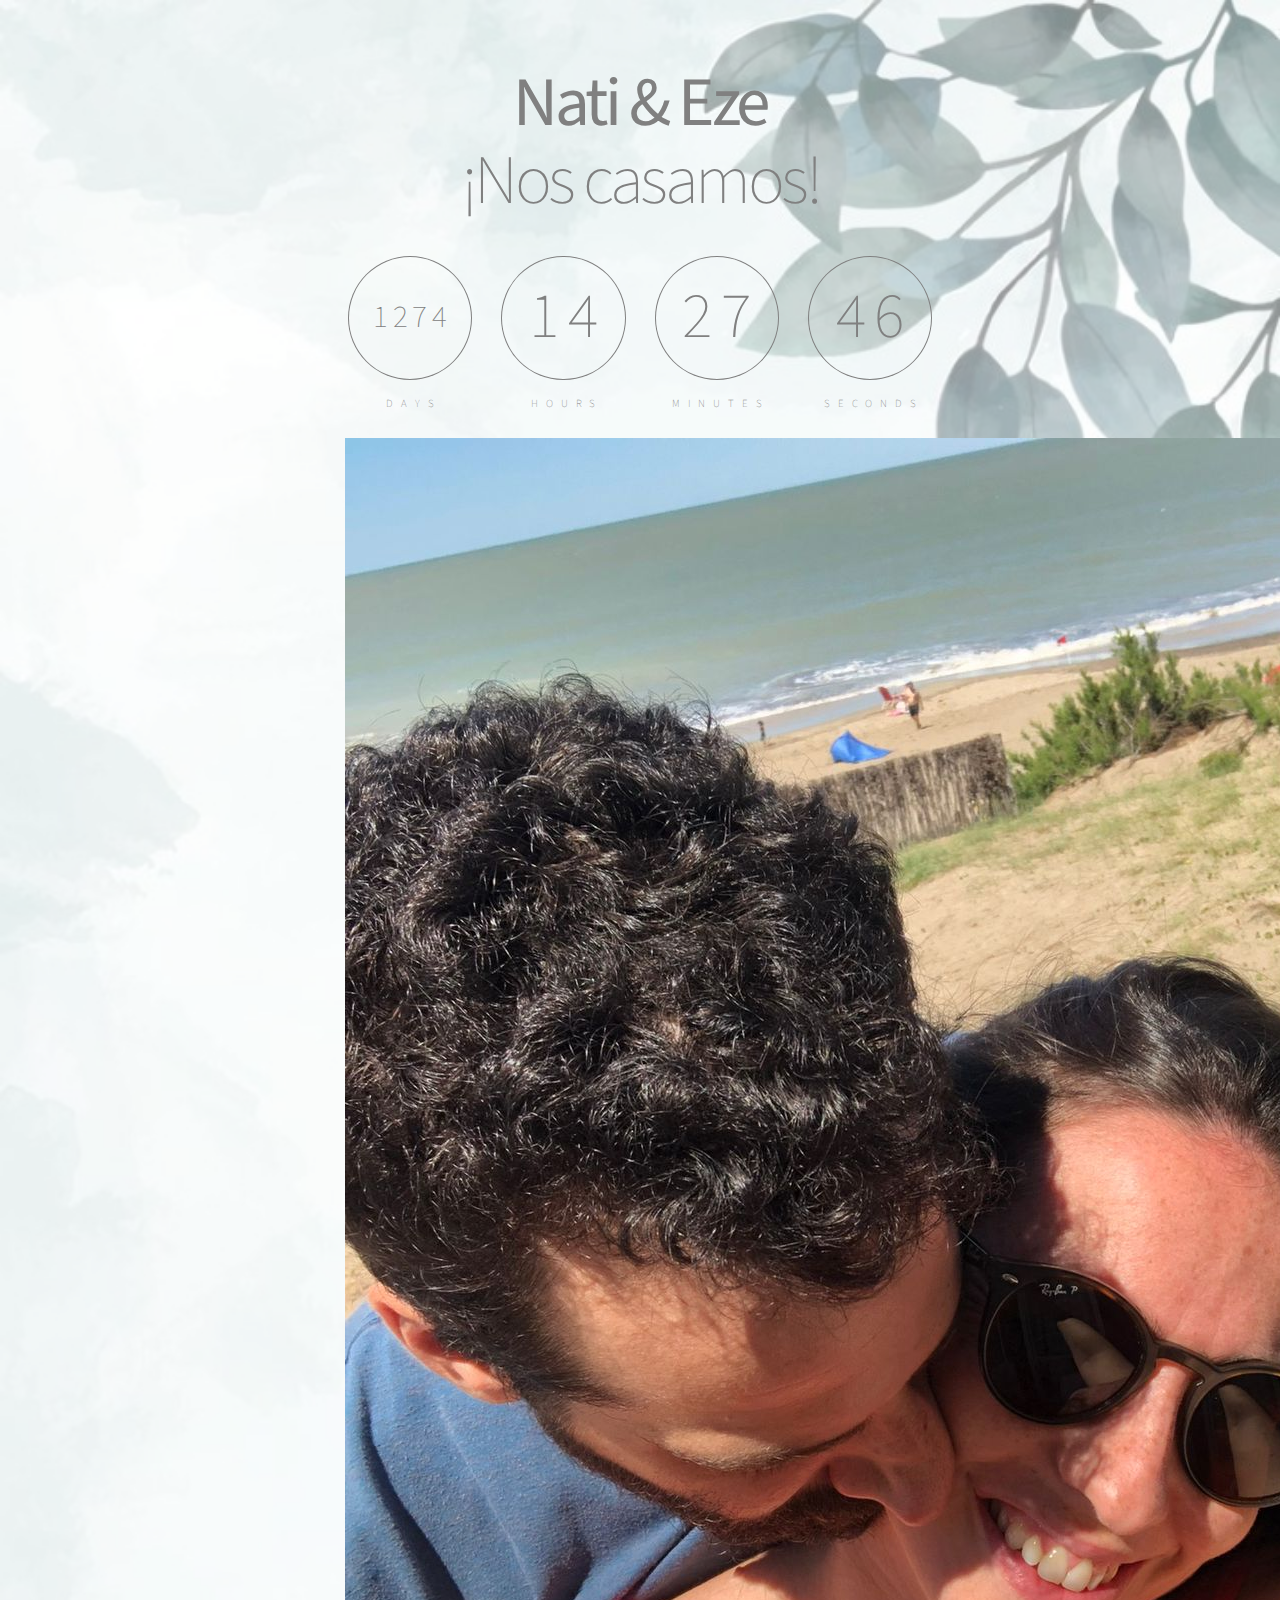
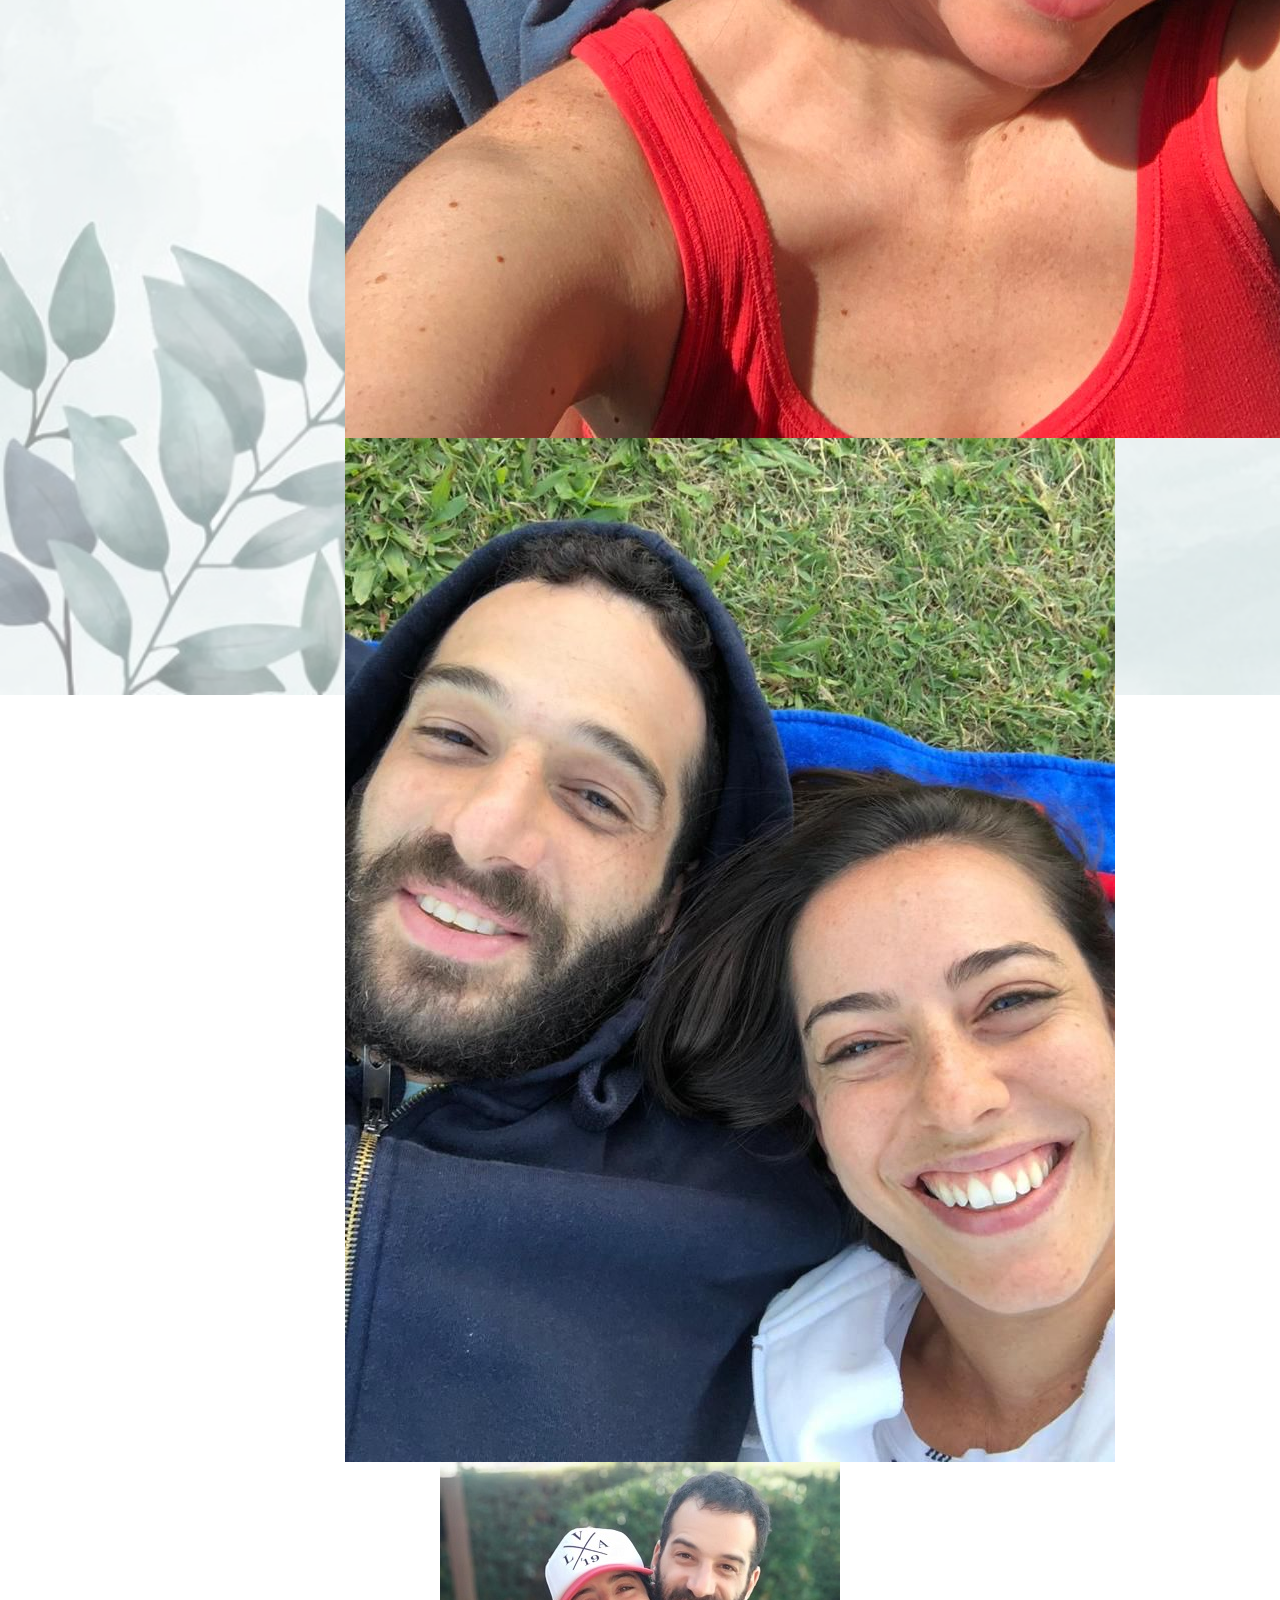
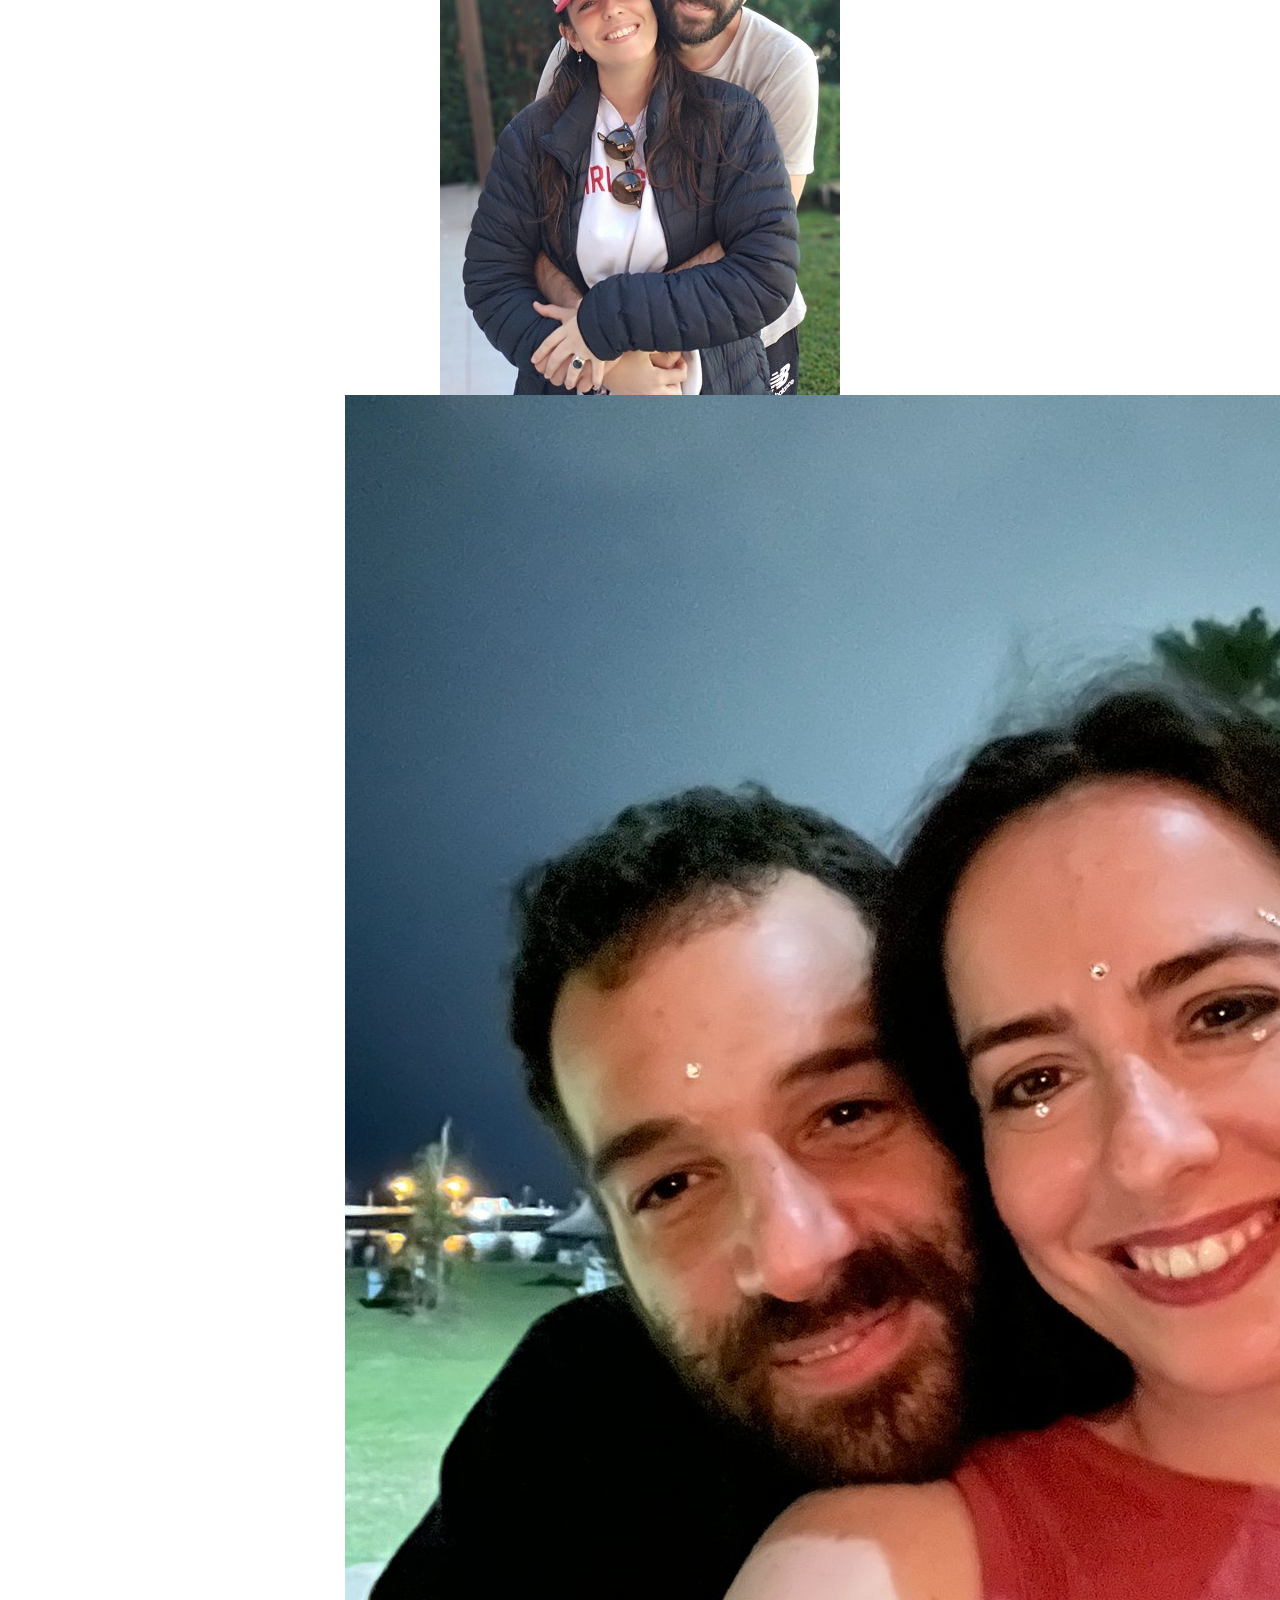
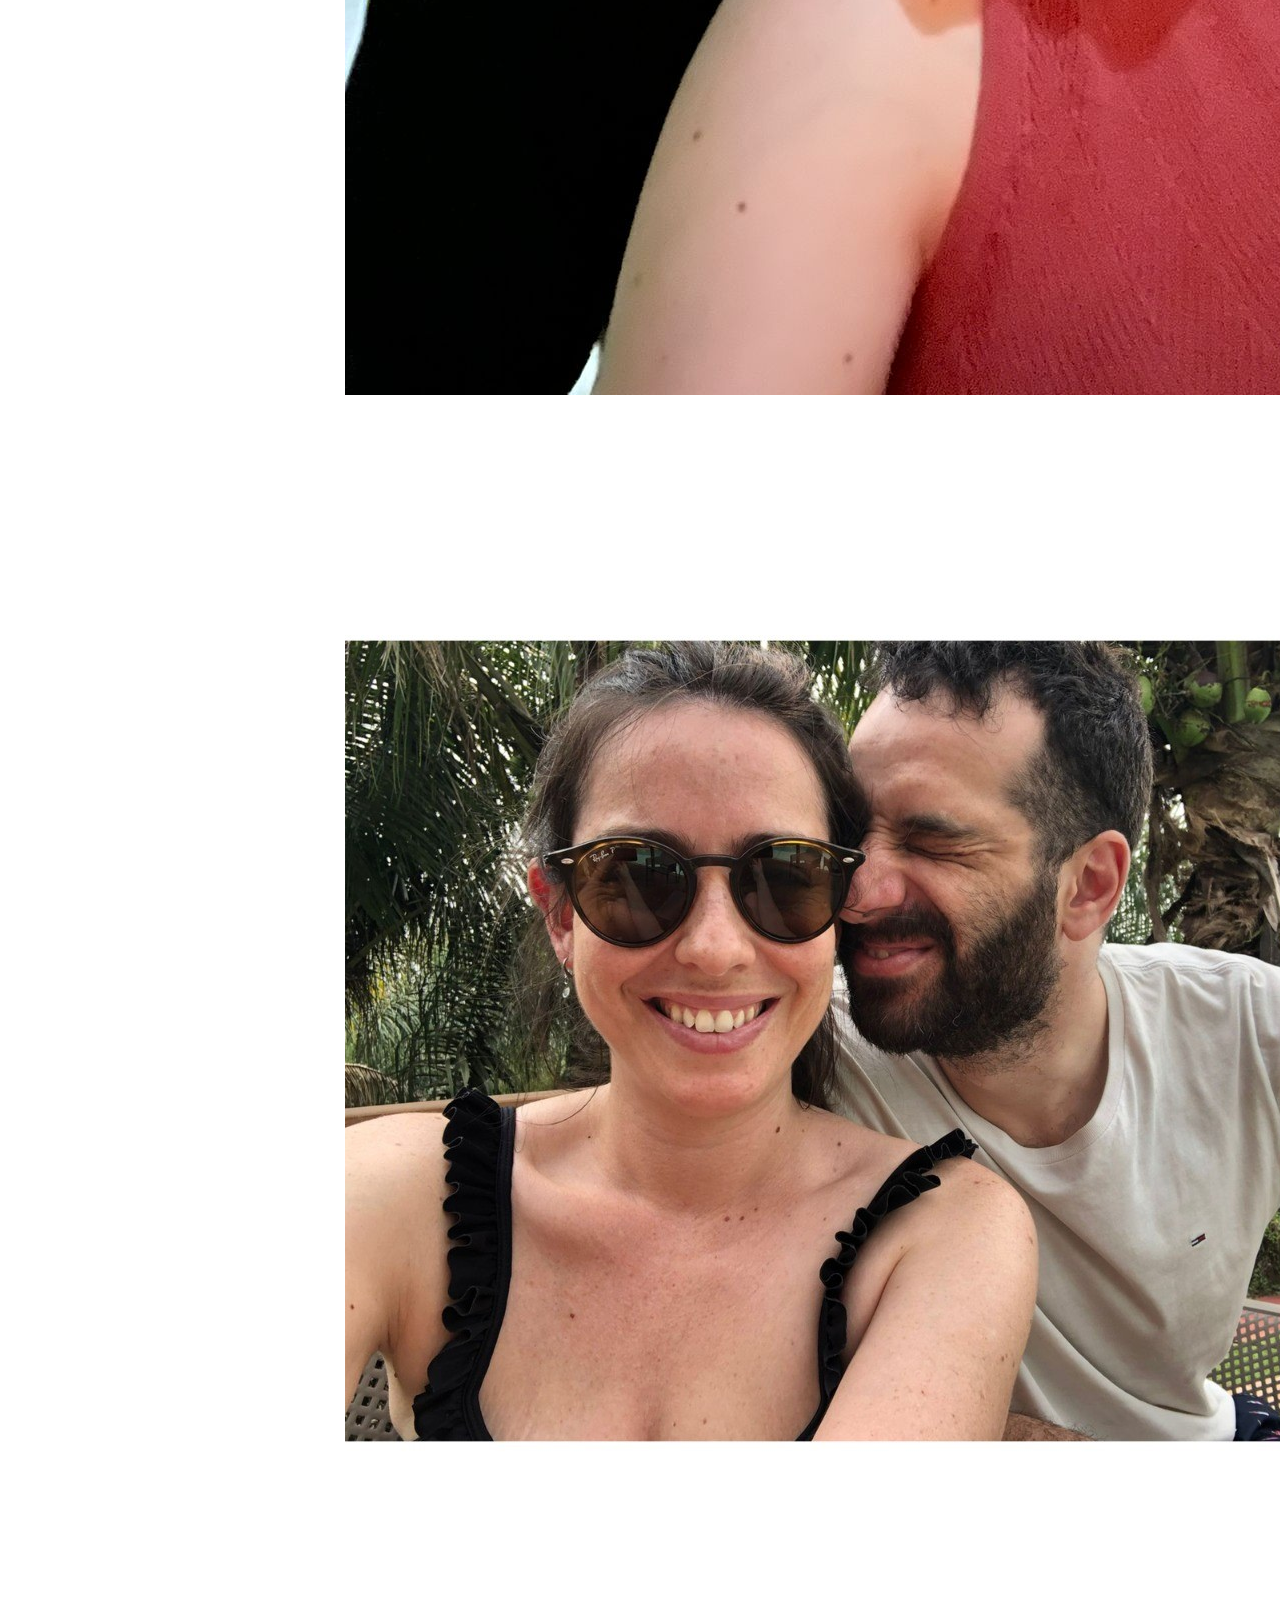
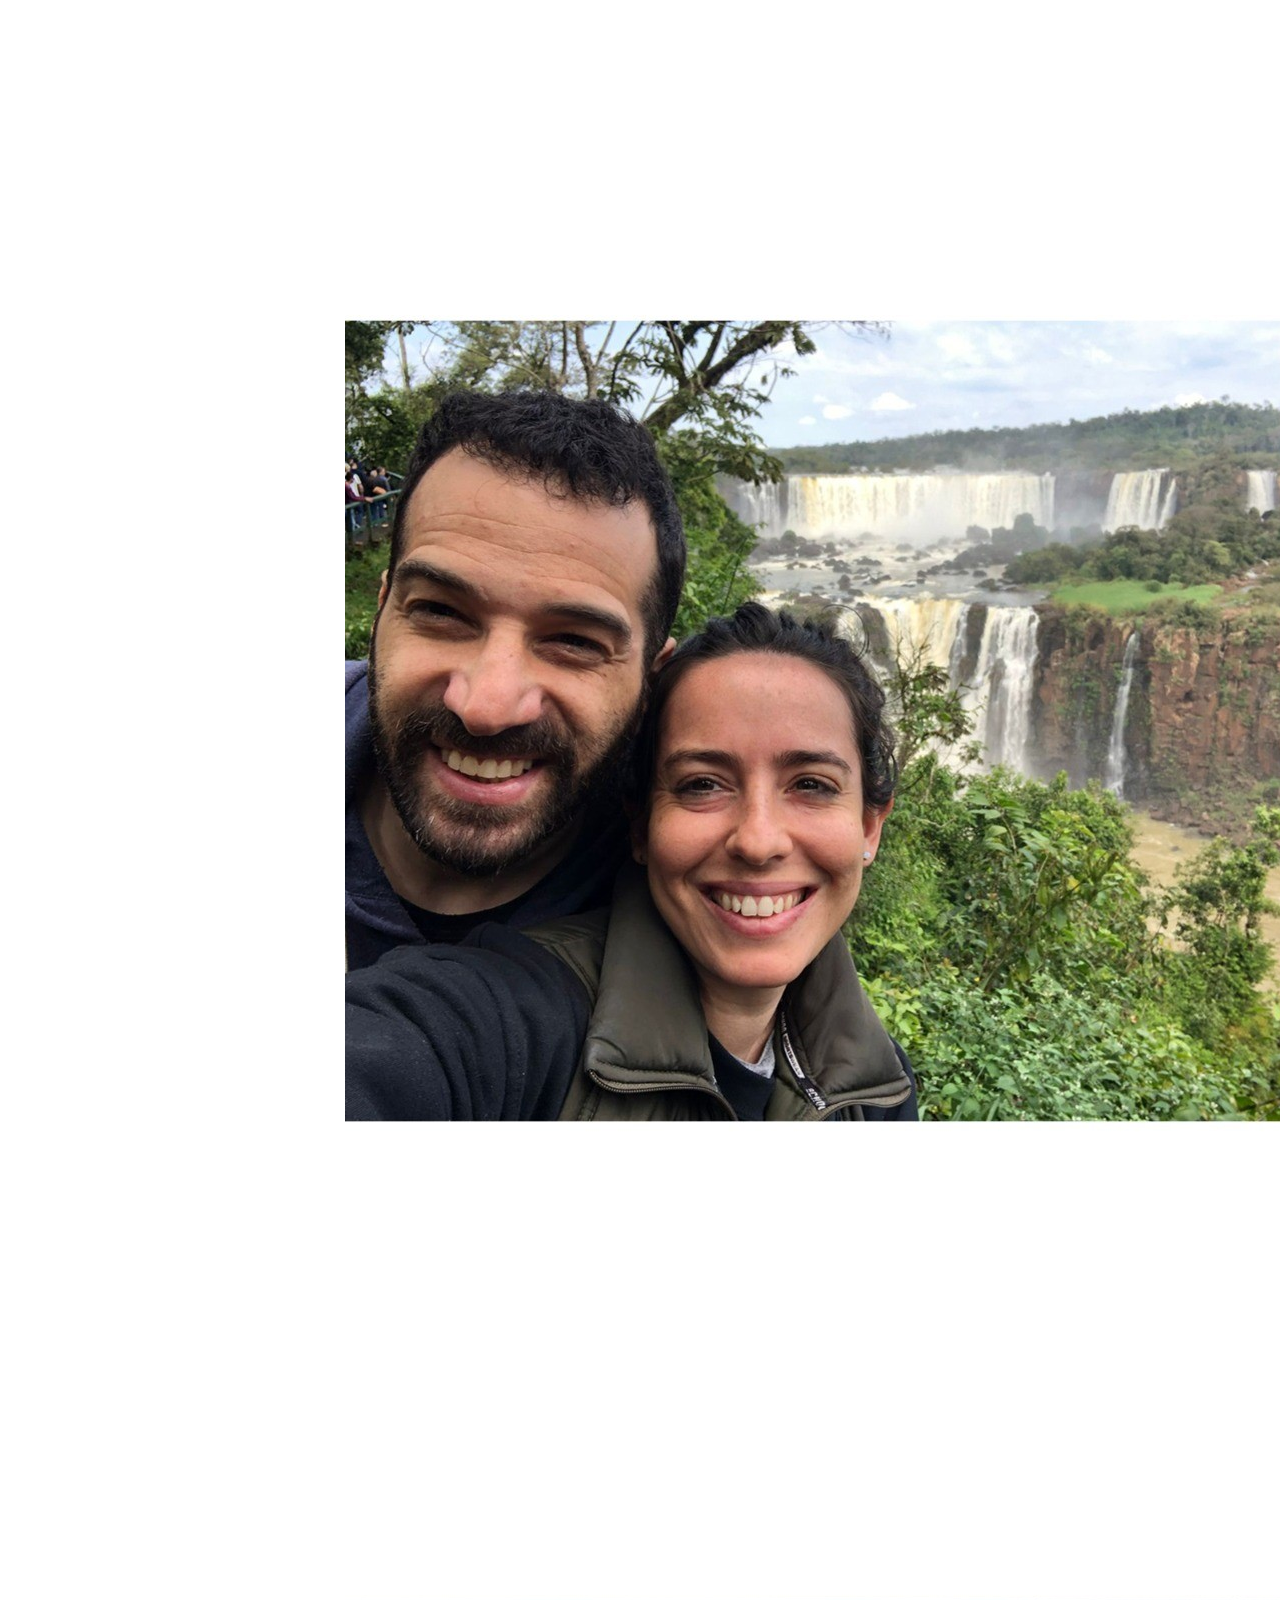
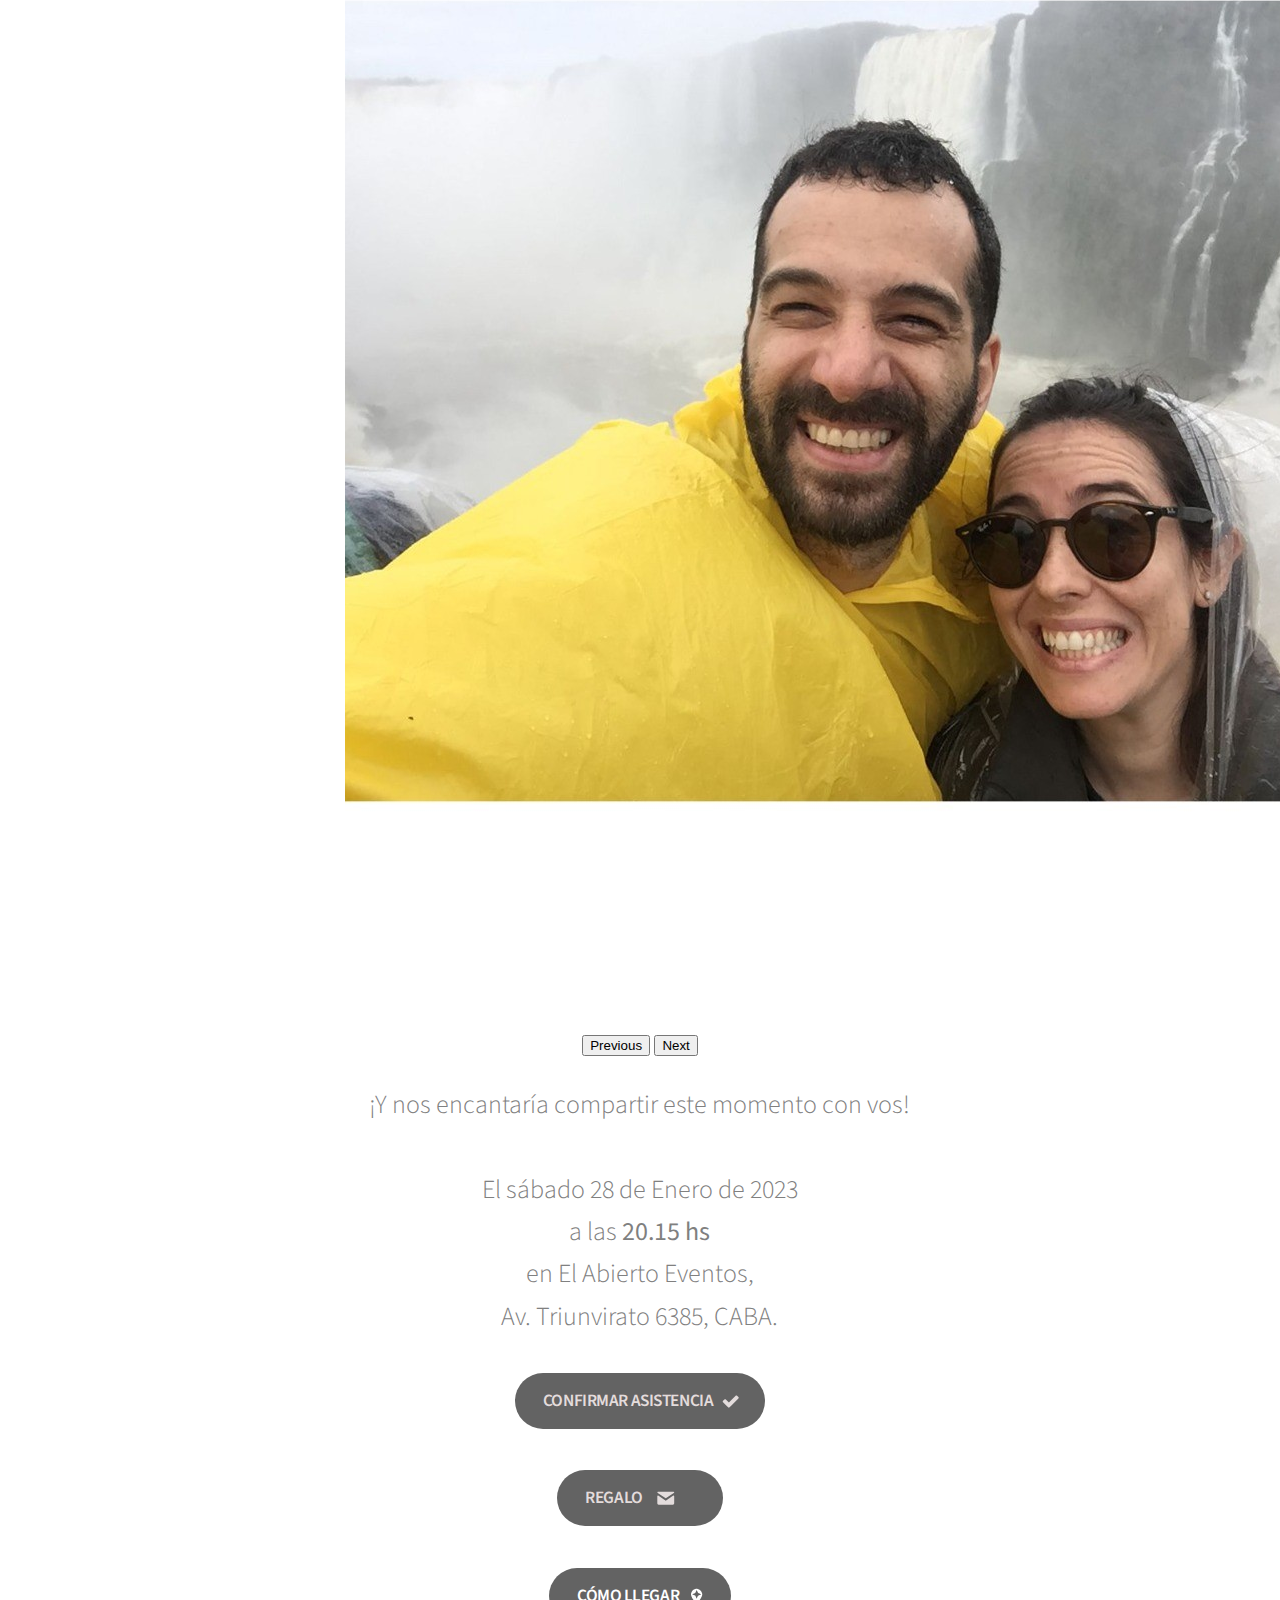
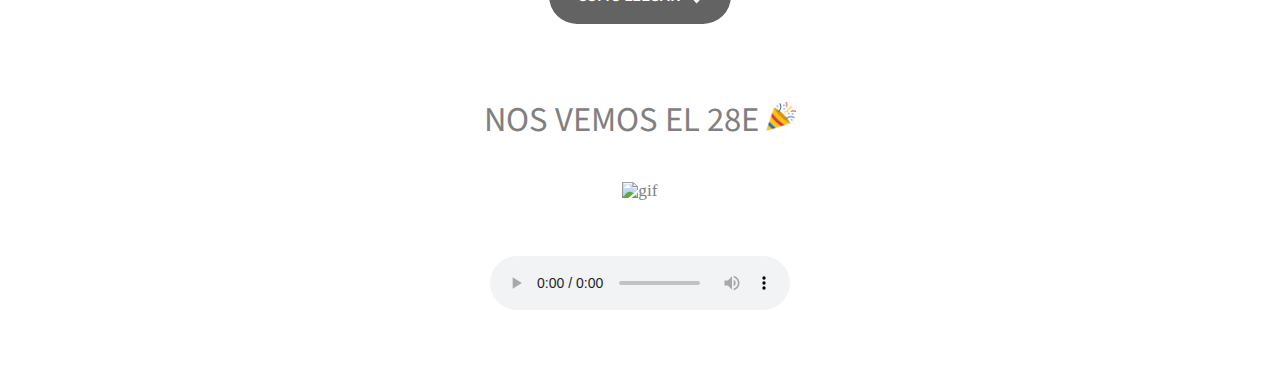
==== commit da3b7cc3: "prueba 76" ====
--- a/index.html
+++ b/index.html
@@ -7,7 +7,6 @@
     <meta property="og:title" content="Nati y Eze">
     <meta property="og:type" content="website">
     <meta property="og:description" content="casamiento">
-    <meta property="og:image" content="https://photos.google.com/photo/AF1QipNo6_CMidGHn8r-E4gbRunAdDsv31NM5tzCGn8g">
     <meta property="og:image:type" content="image/jpeg">
     <meta property="og:image:width" content="1280">
     <meta property="og:image:height" content="800">
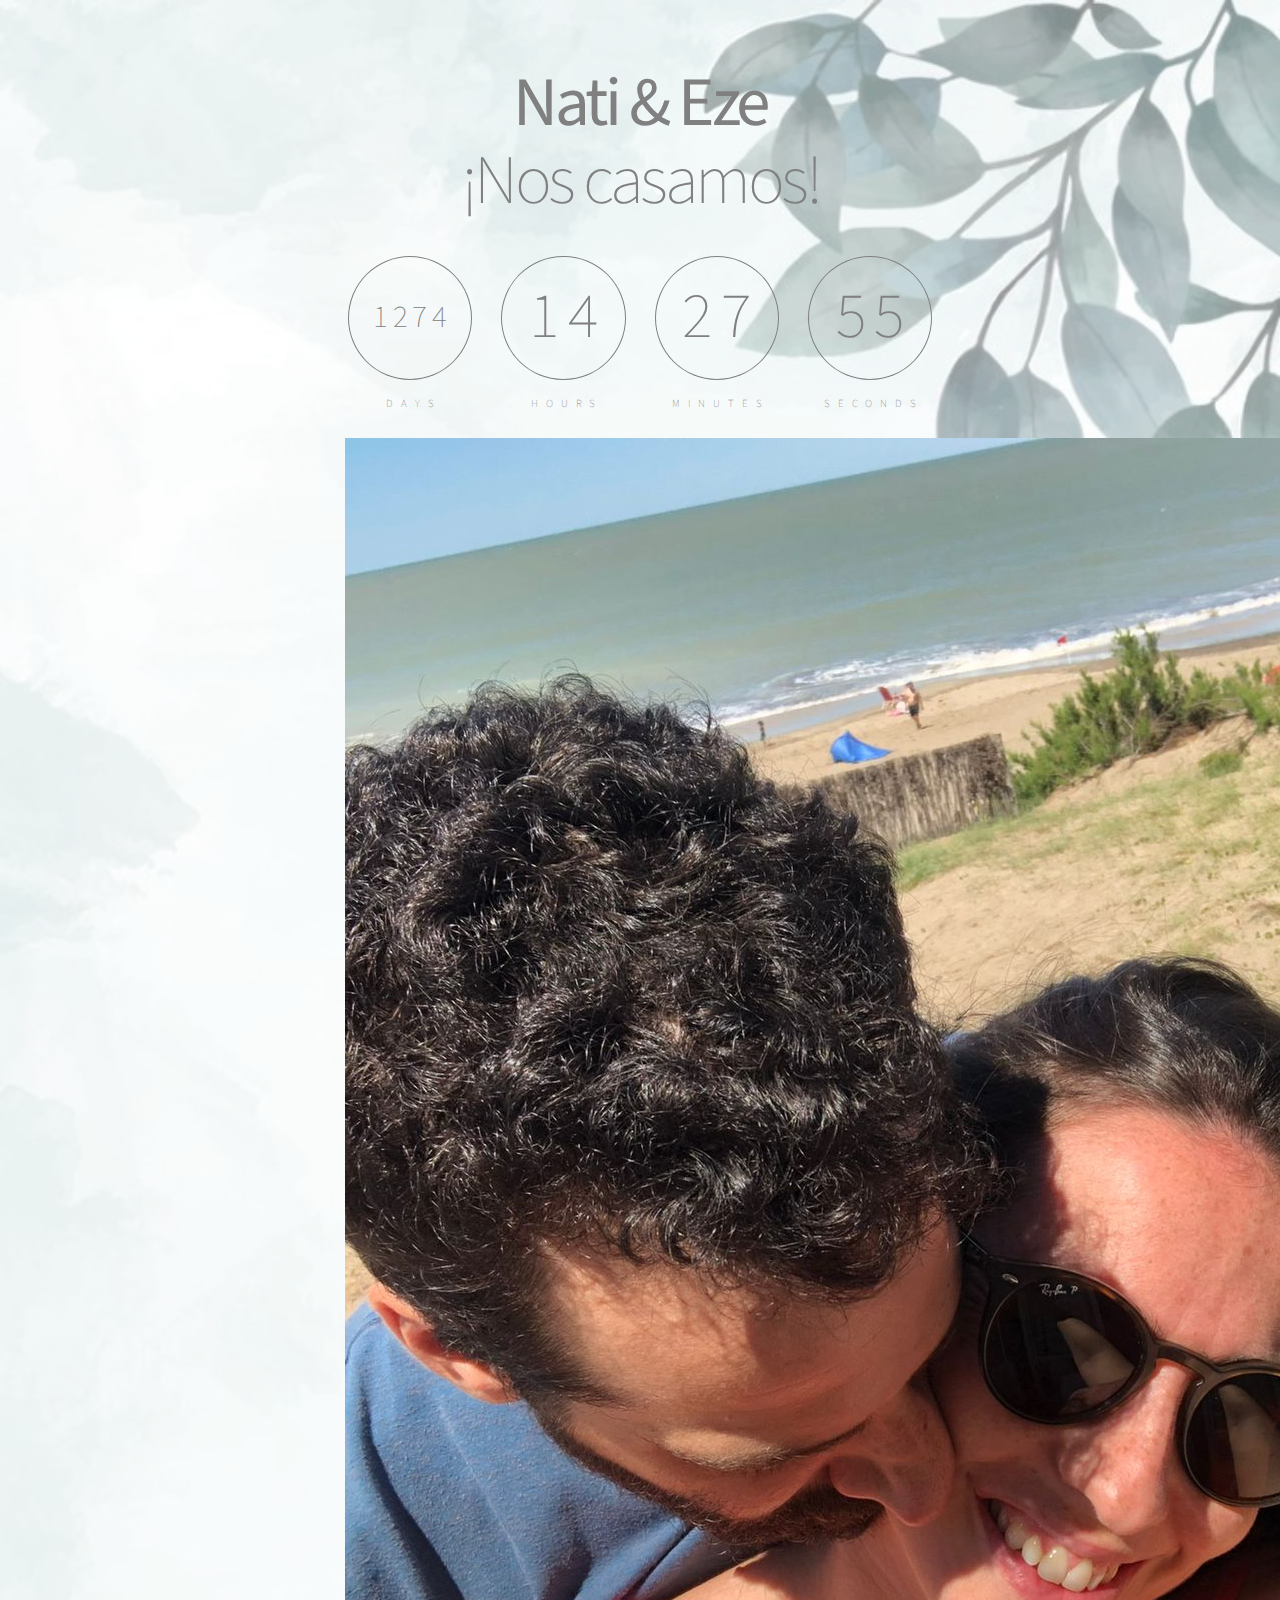
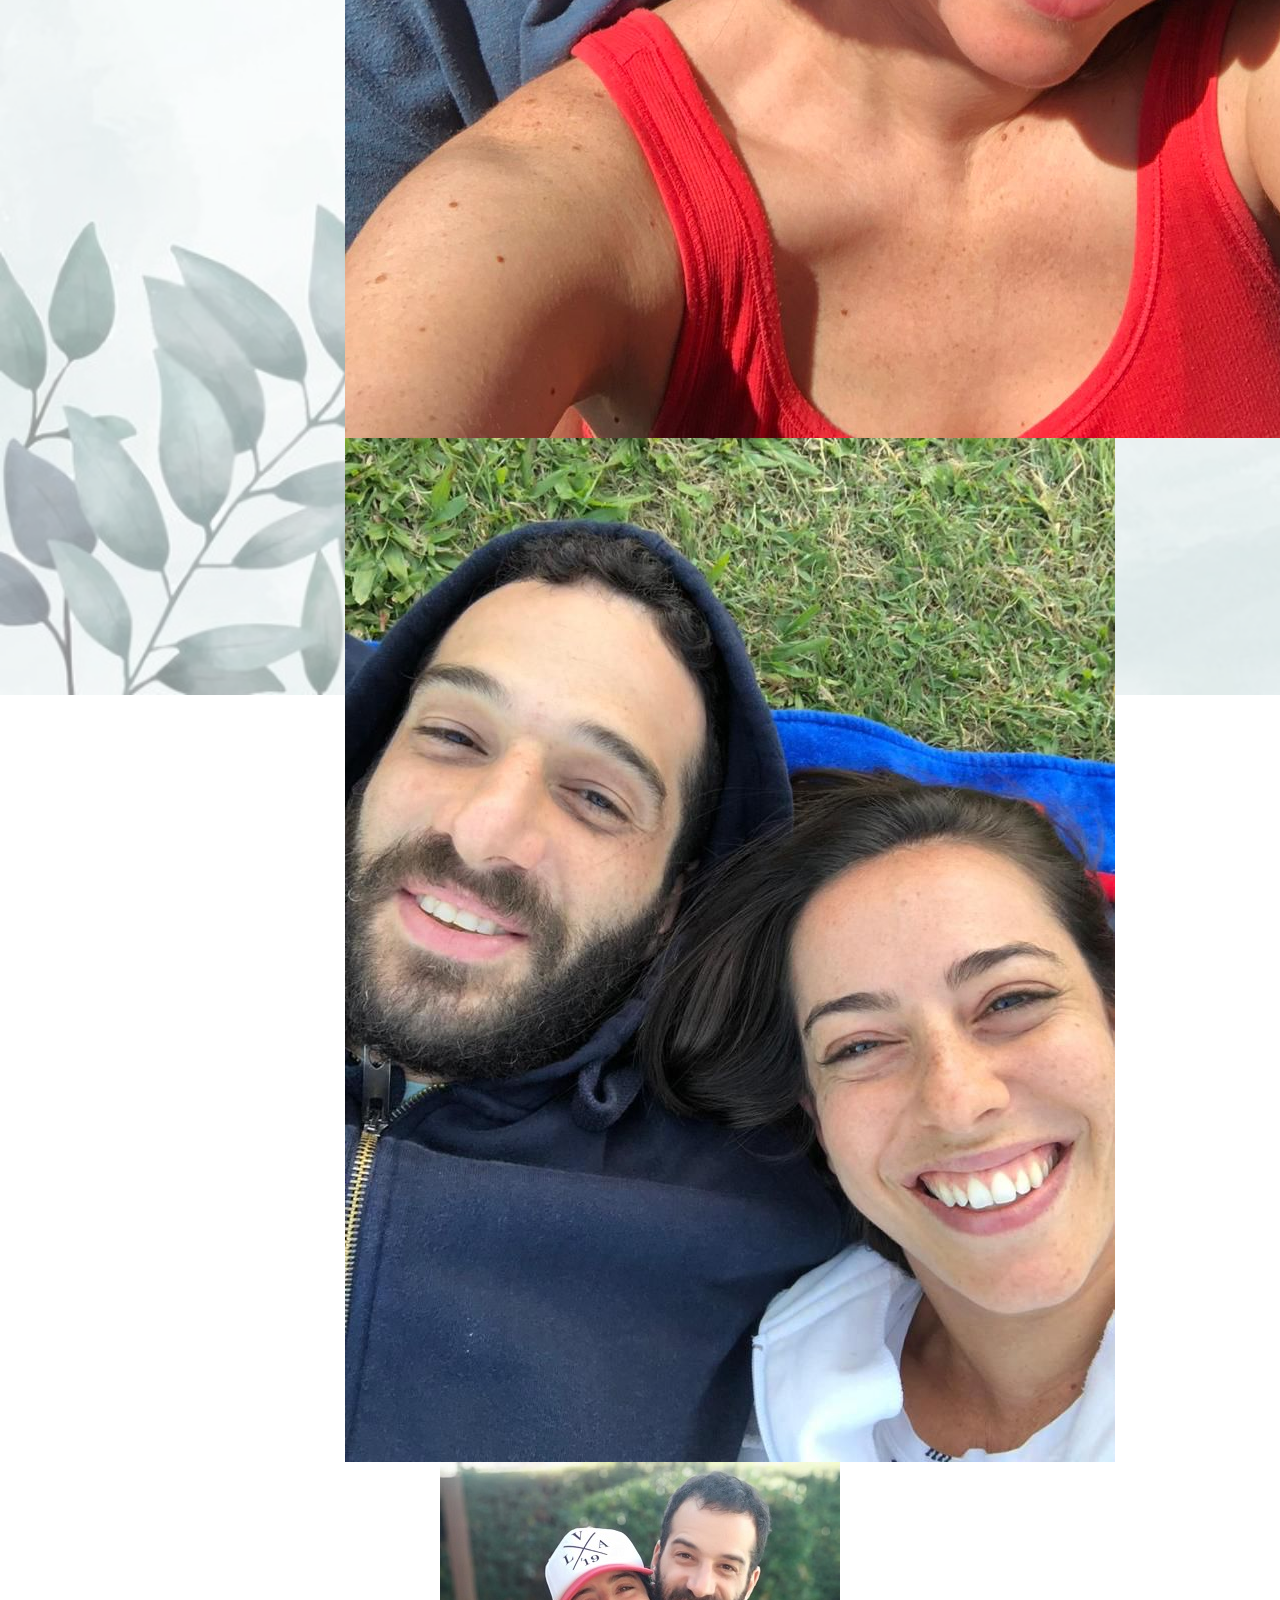
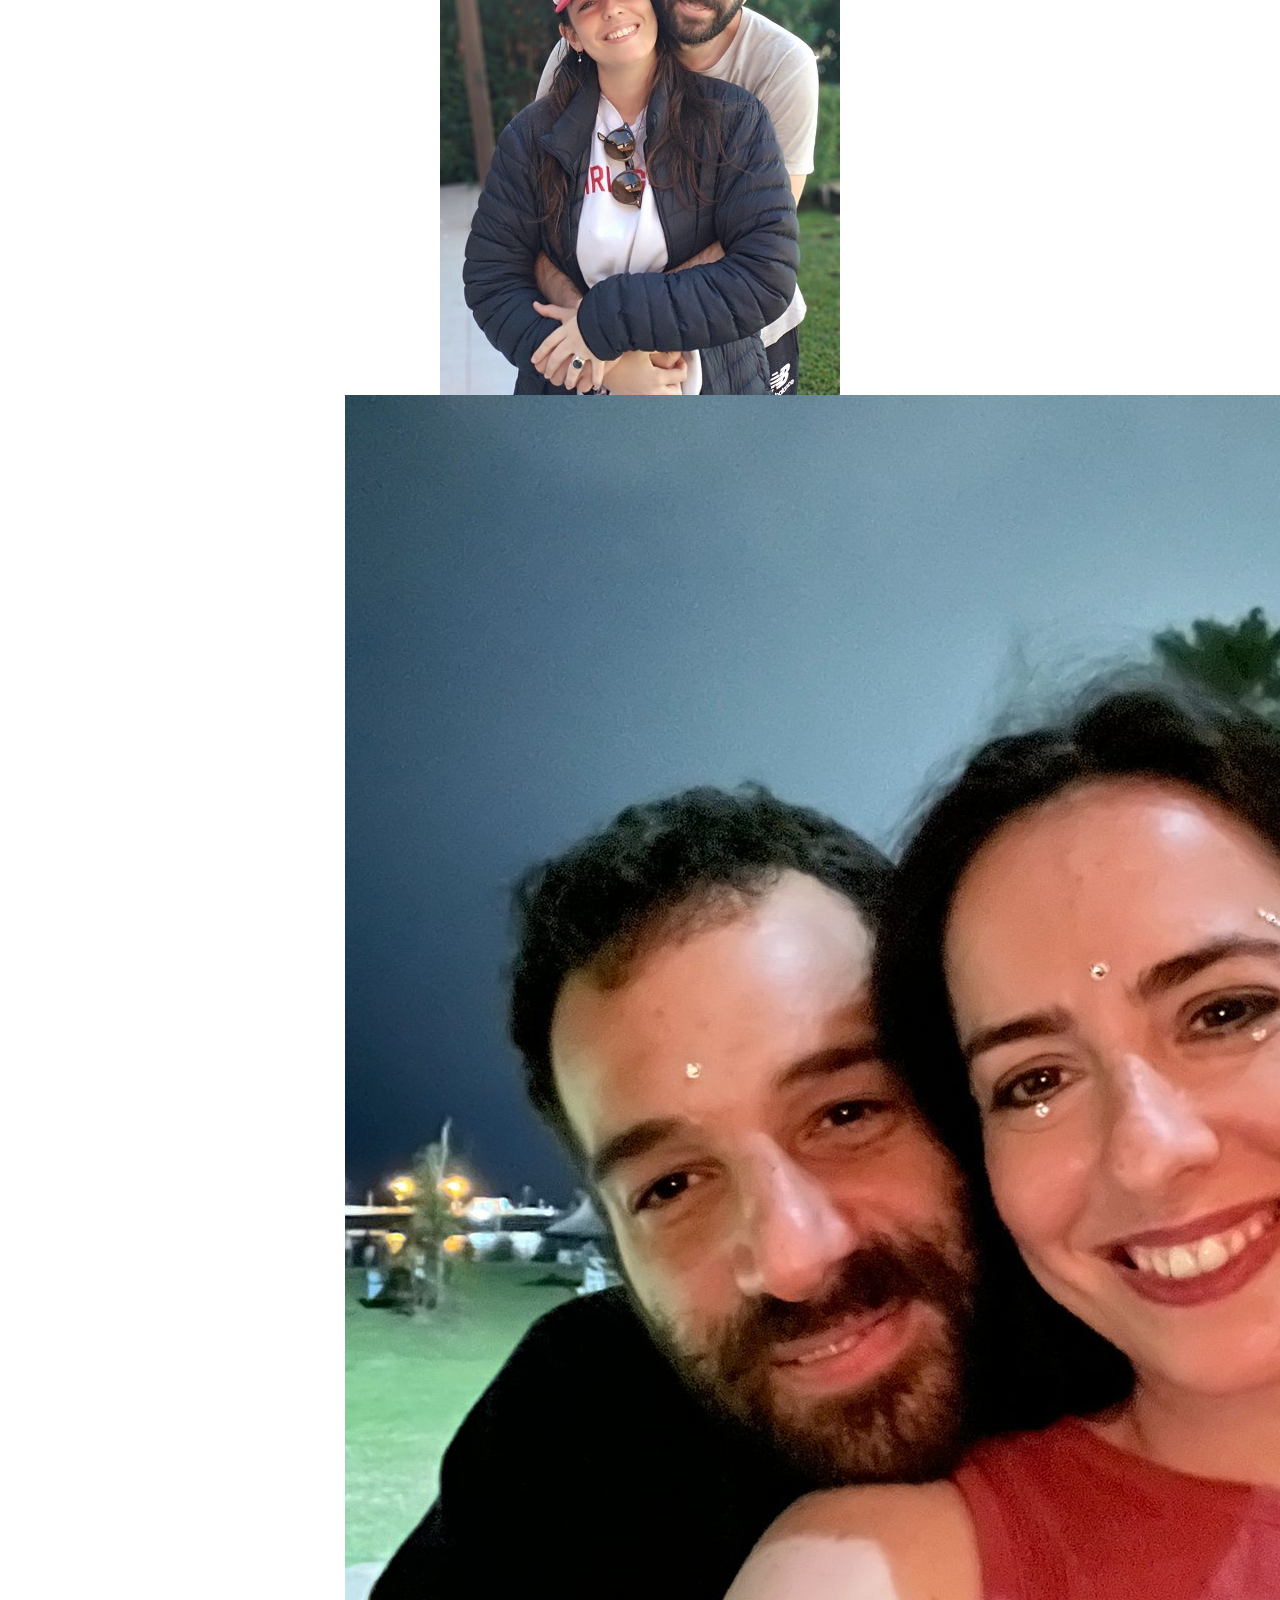
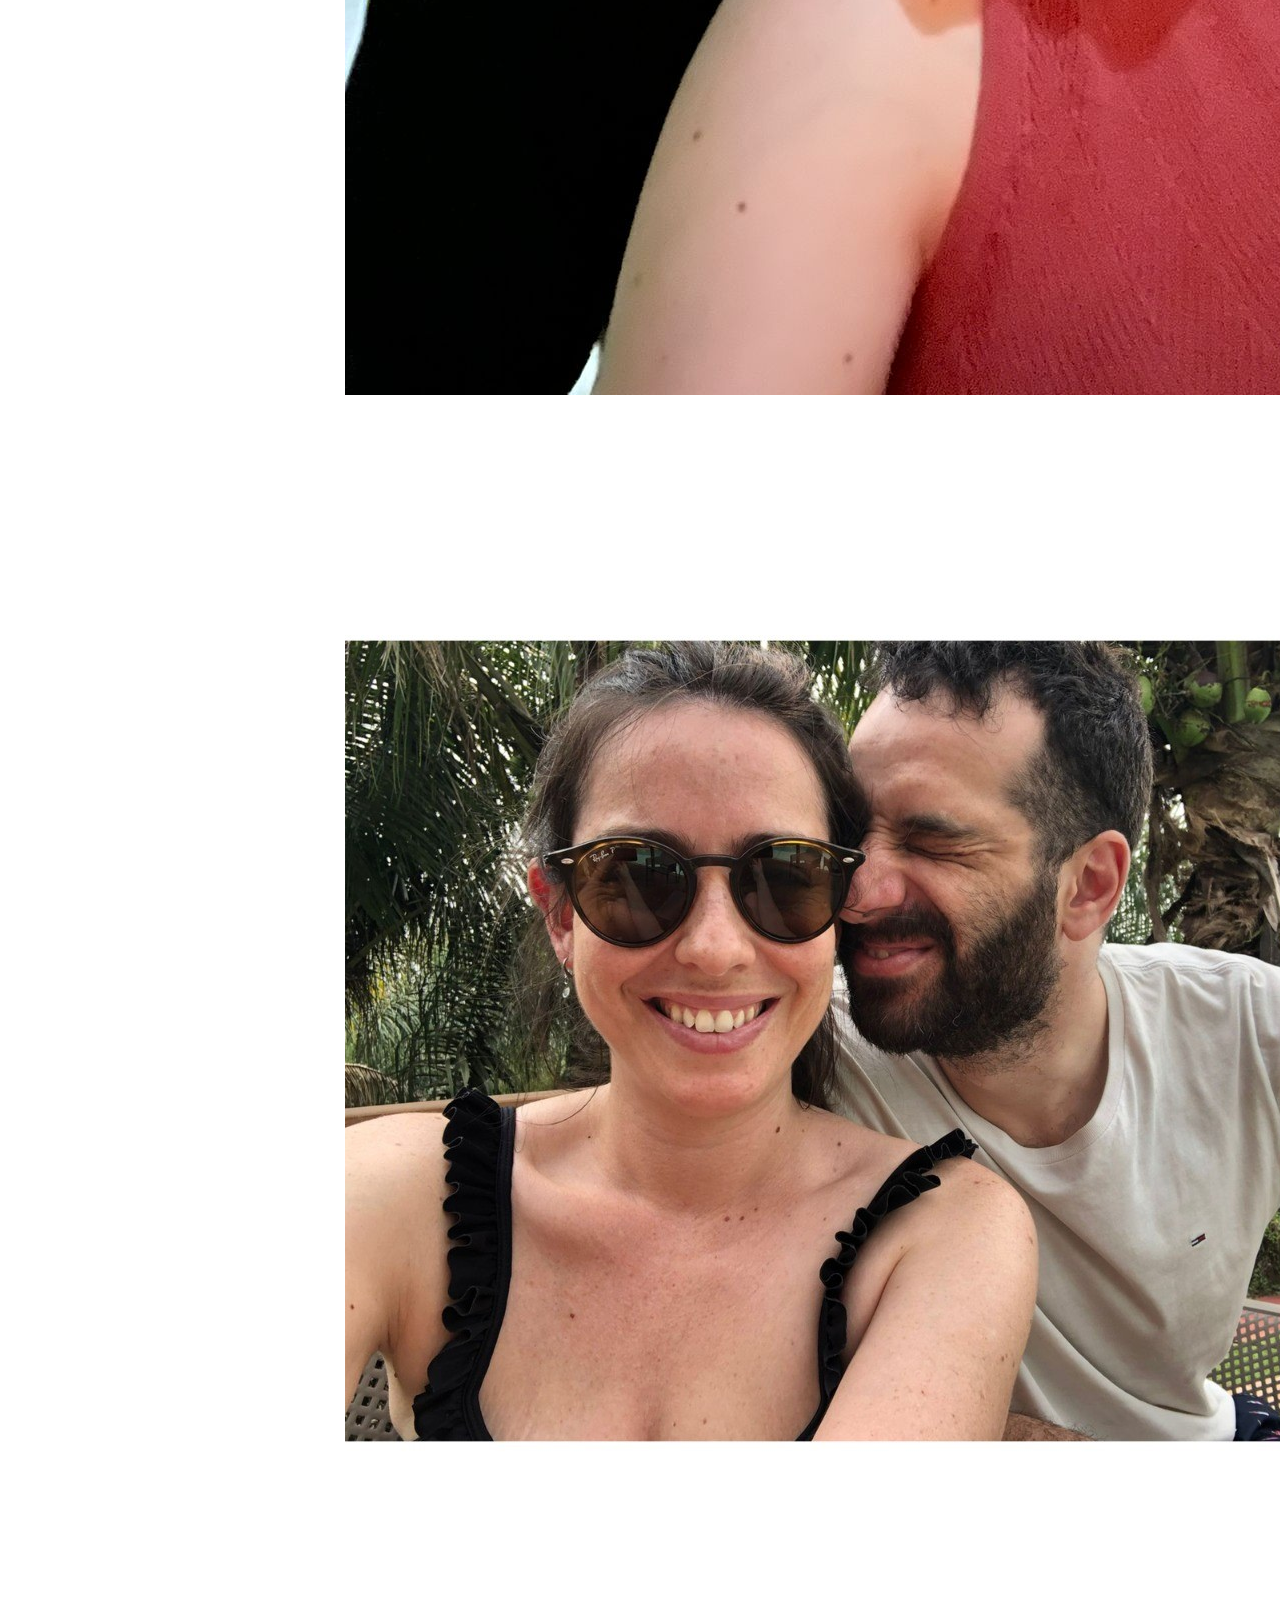
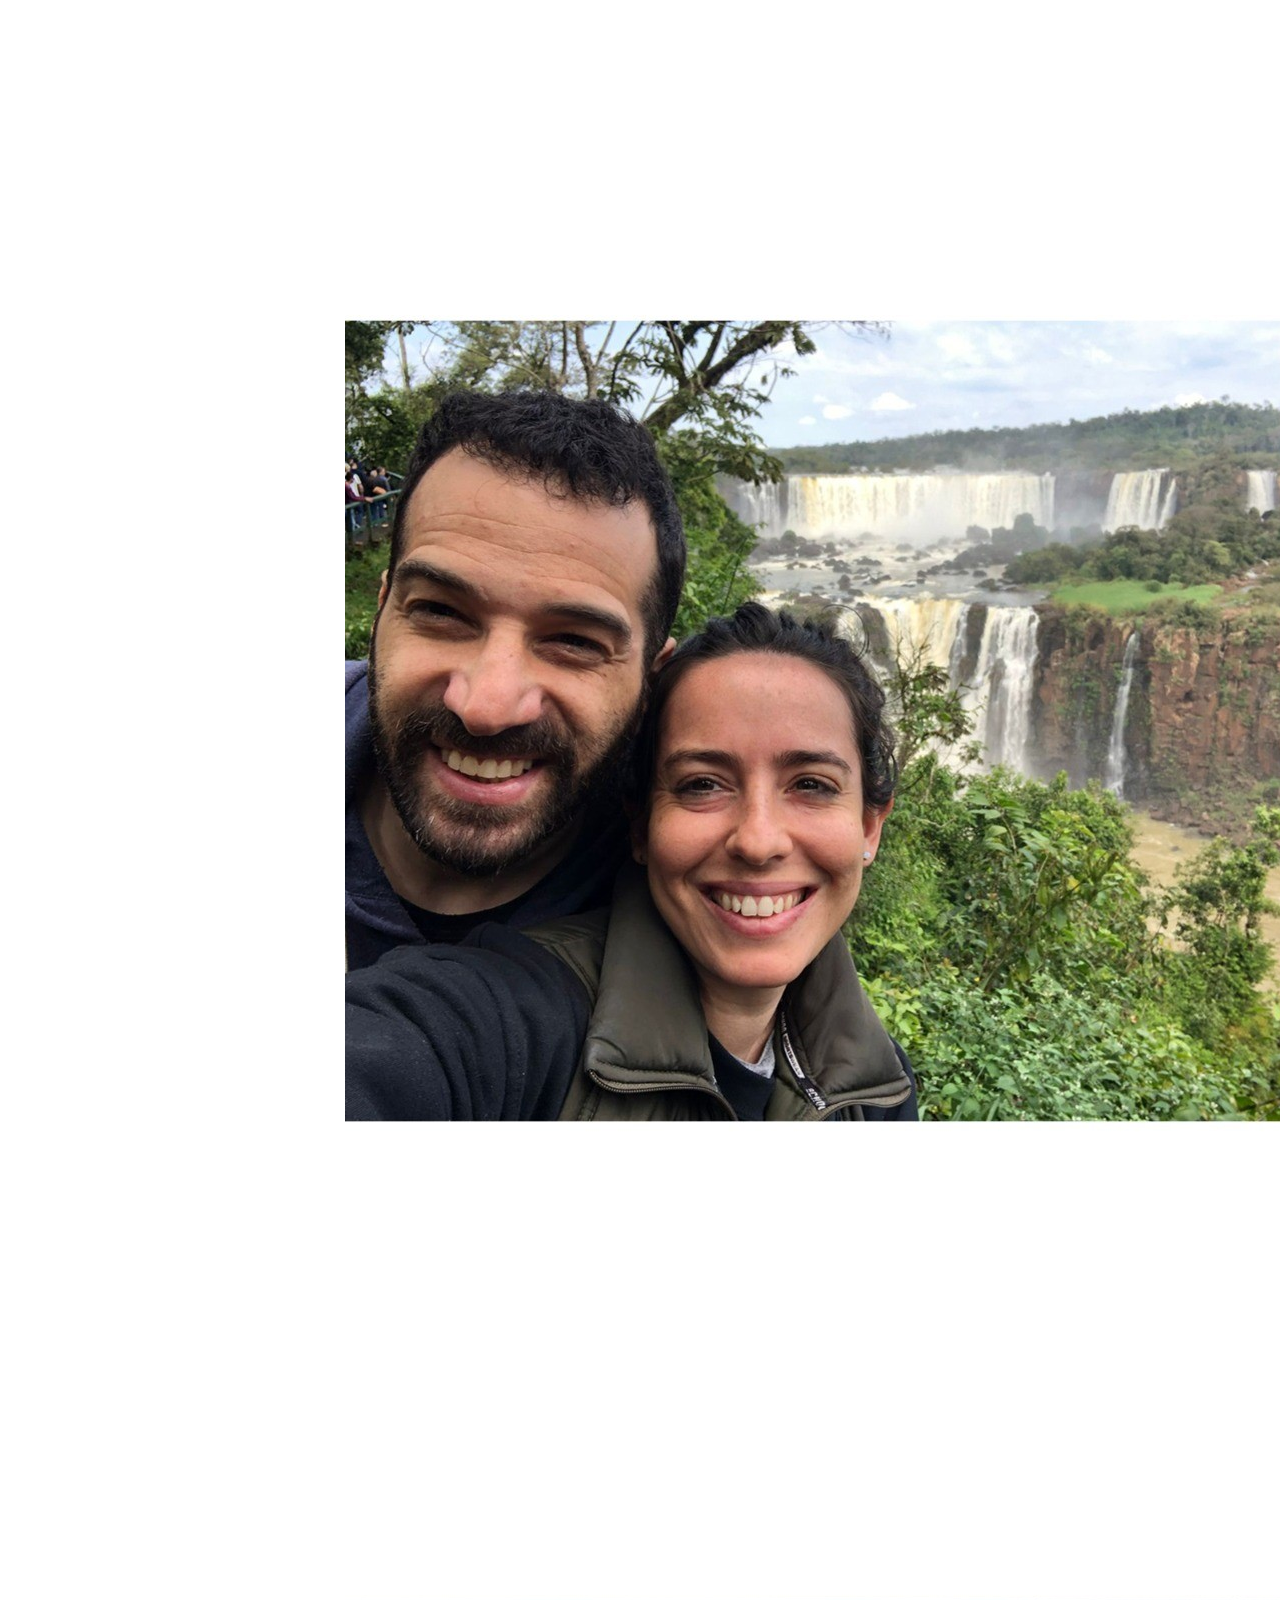
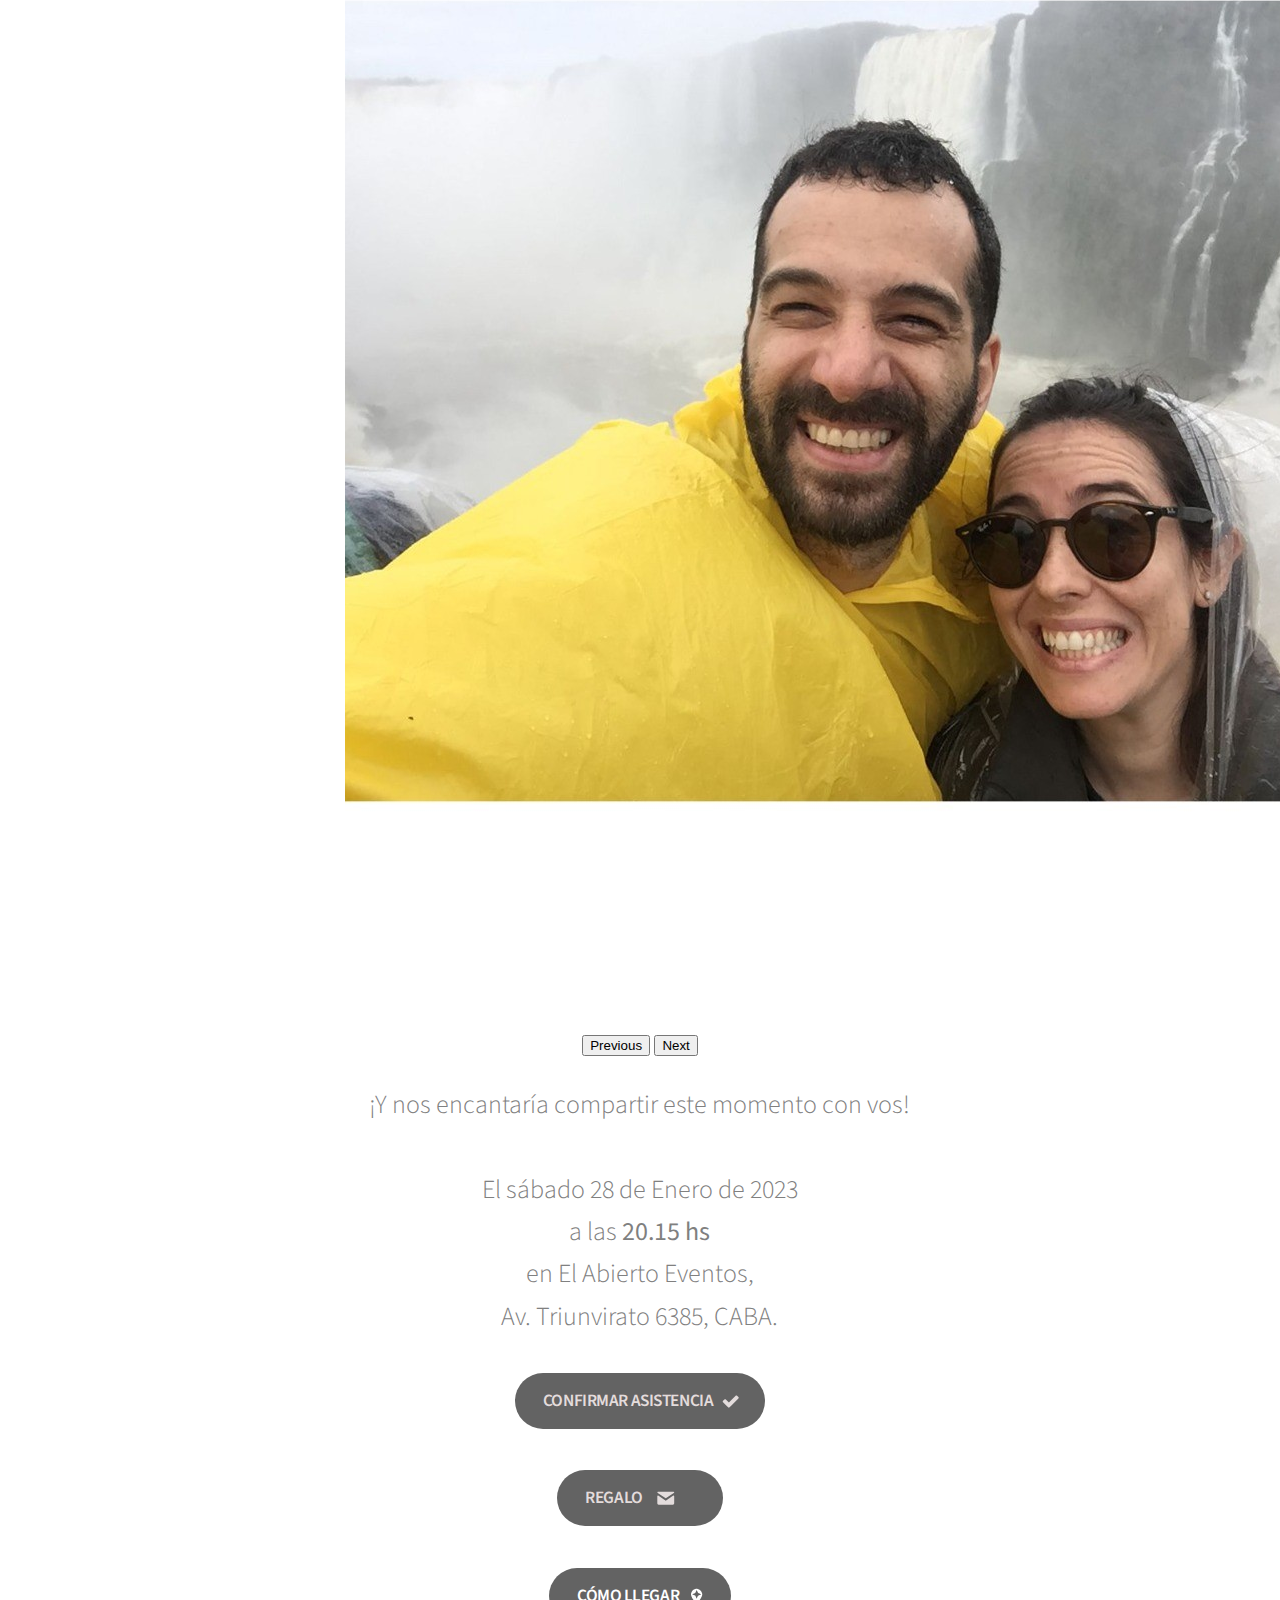
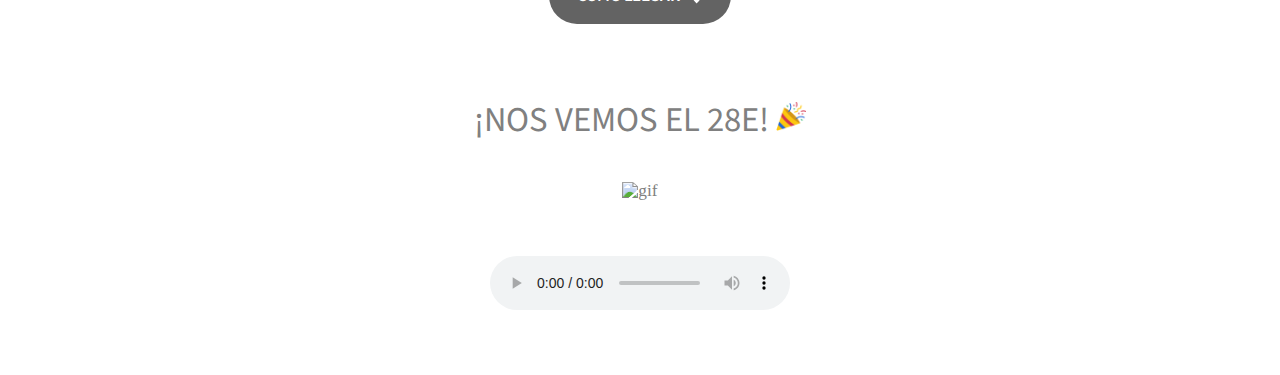
==== commit 363b01e8: "prueba 80" ====
--- a/index.html
+++ b/index.html
@@ -1524,7 +1524,7 @@
                             </svg><span class="label">CÓMO LLEGAR</span></a></li>
                 </ul>
                 <div class="nosVemosEl28">
-                    <h3 class="nosVemos">NOS VEMOS EL 28E <img class="weddingPartyIcon" src="./assets/img/party-popper.png" alt=""></h3>
+                    <h3 class="nosVemos">¡NOS VEMOS EL 28E! <img class="weddingPartyIcon" src="./assets/img/party-popper.png" alt=""></h3>
                     <img class="gifFiesta" src="./assets/img/weekend-party.gif" alt="gif">
                 </div>
                 <audio controls src="./assets/audio/mashiaj - mordechai ben david.mp3"></audio>
